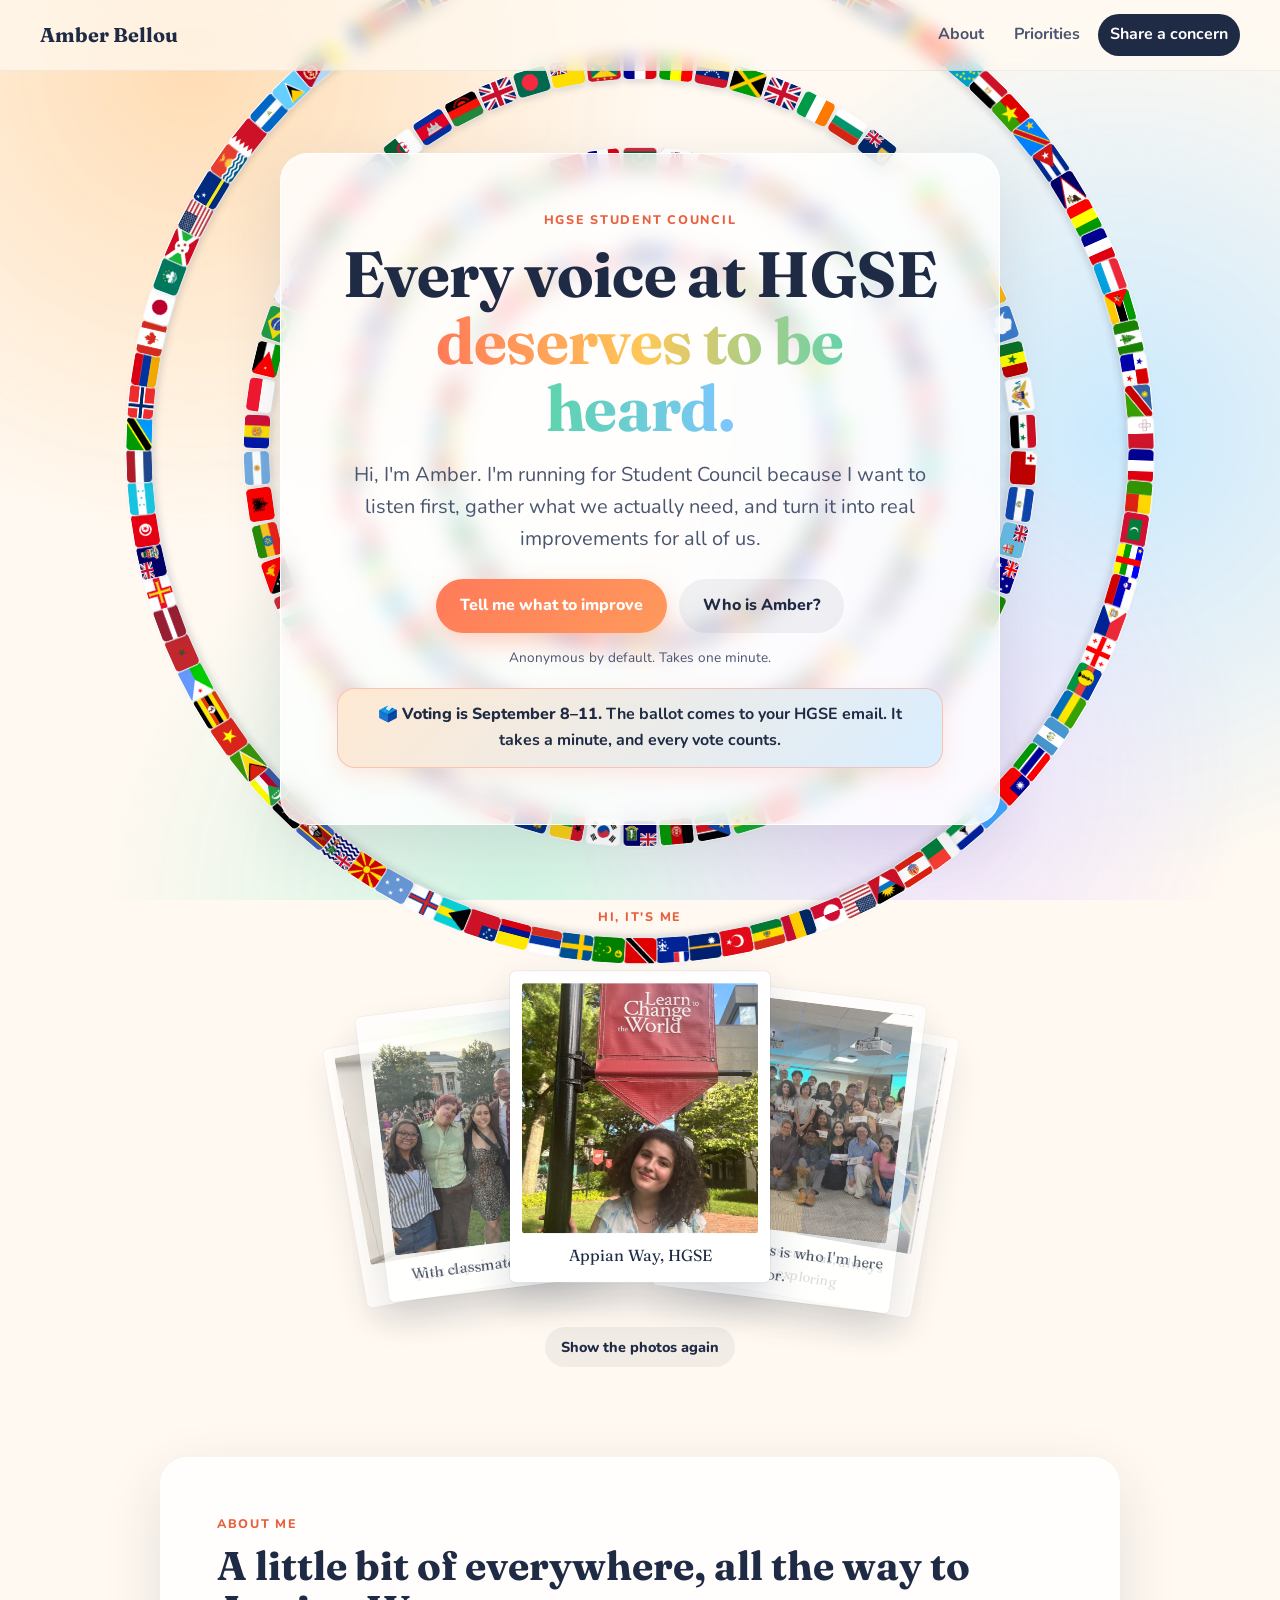
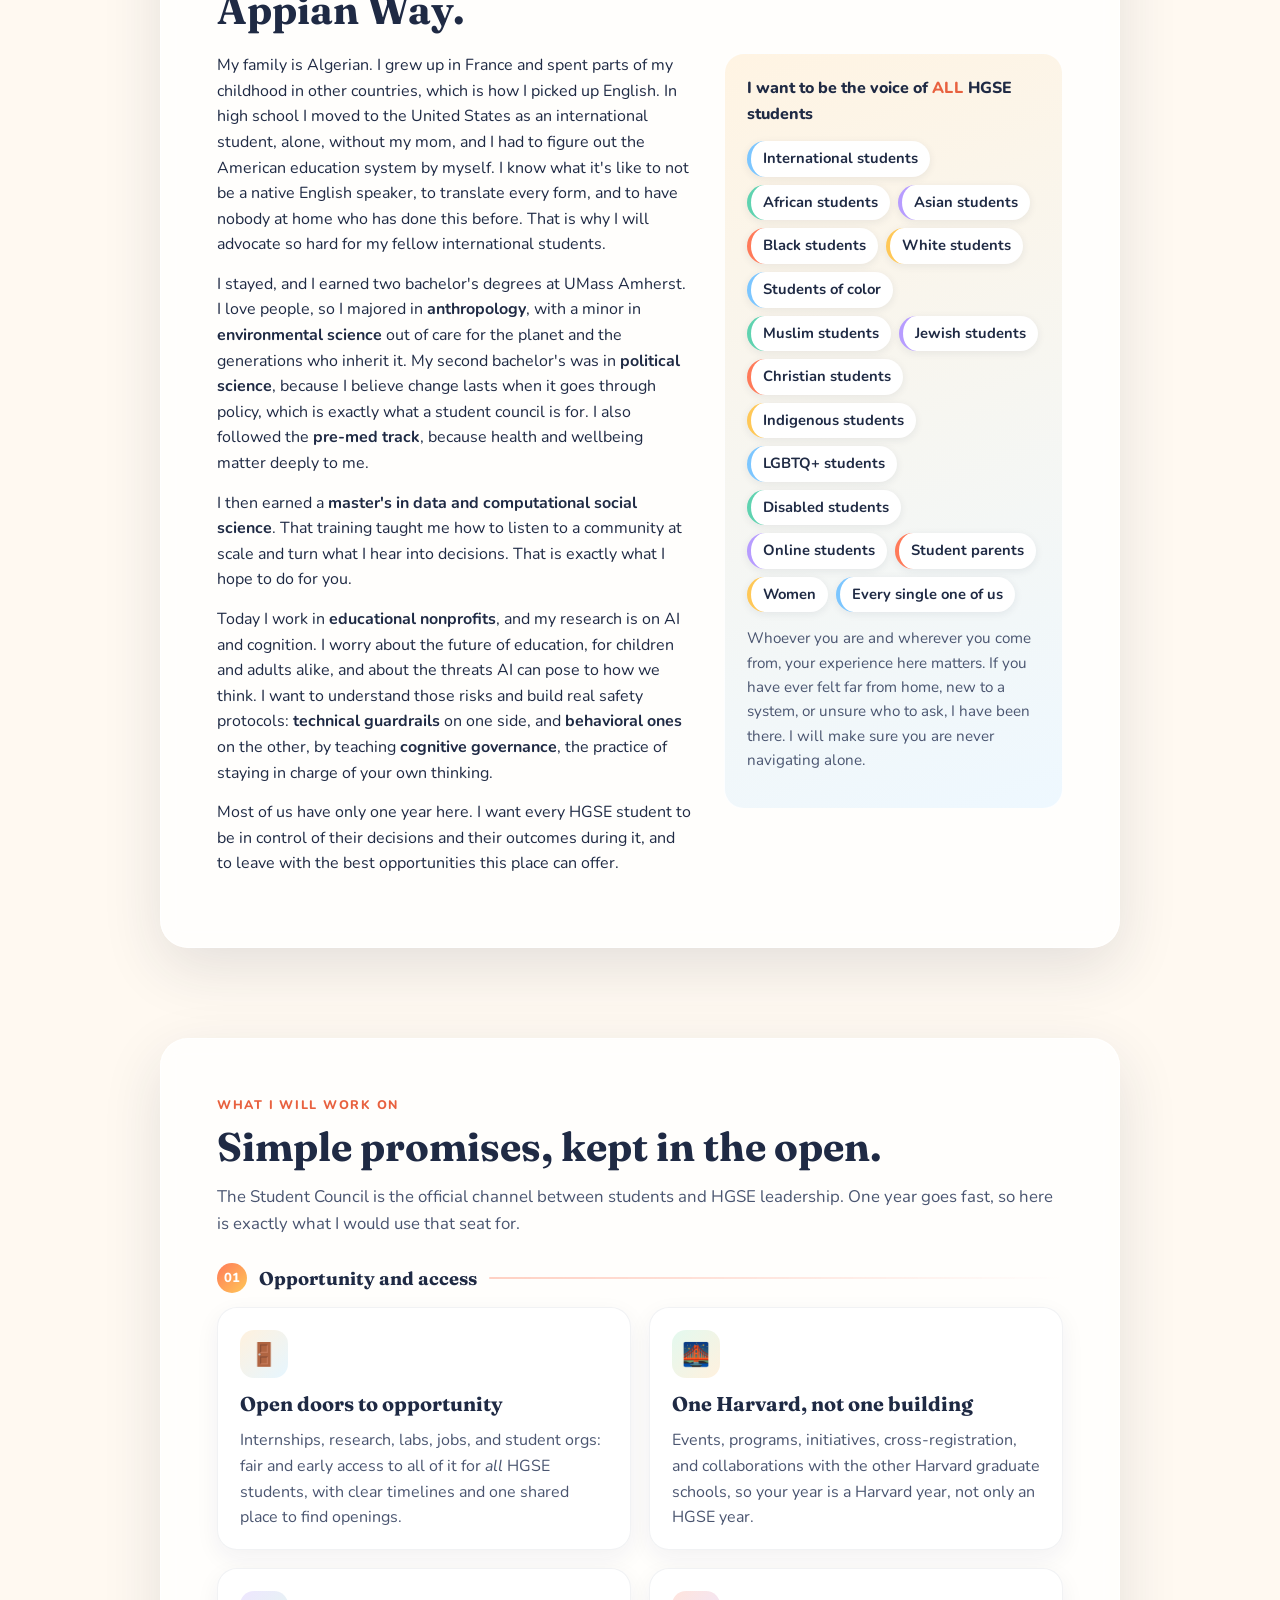
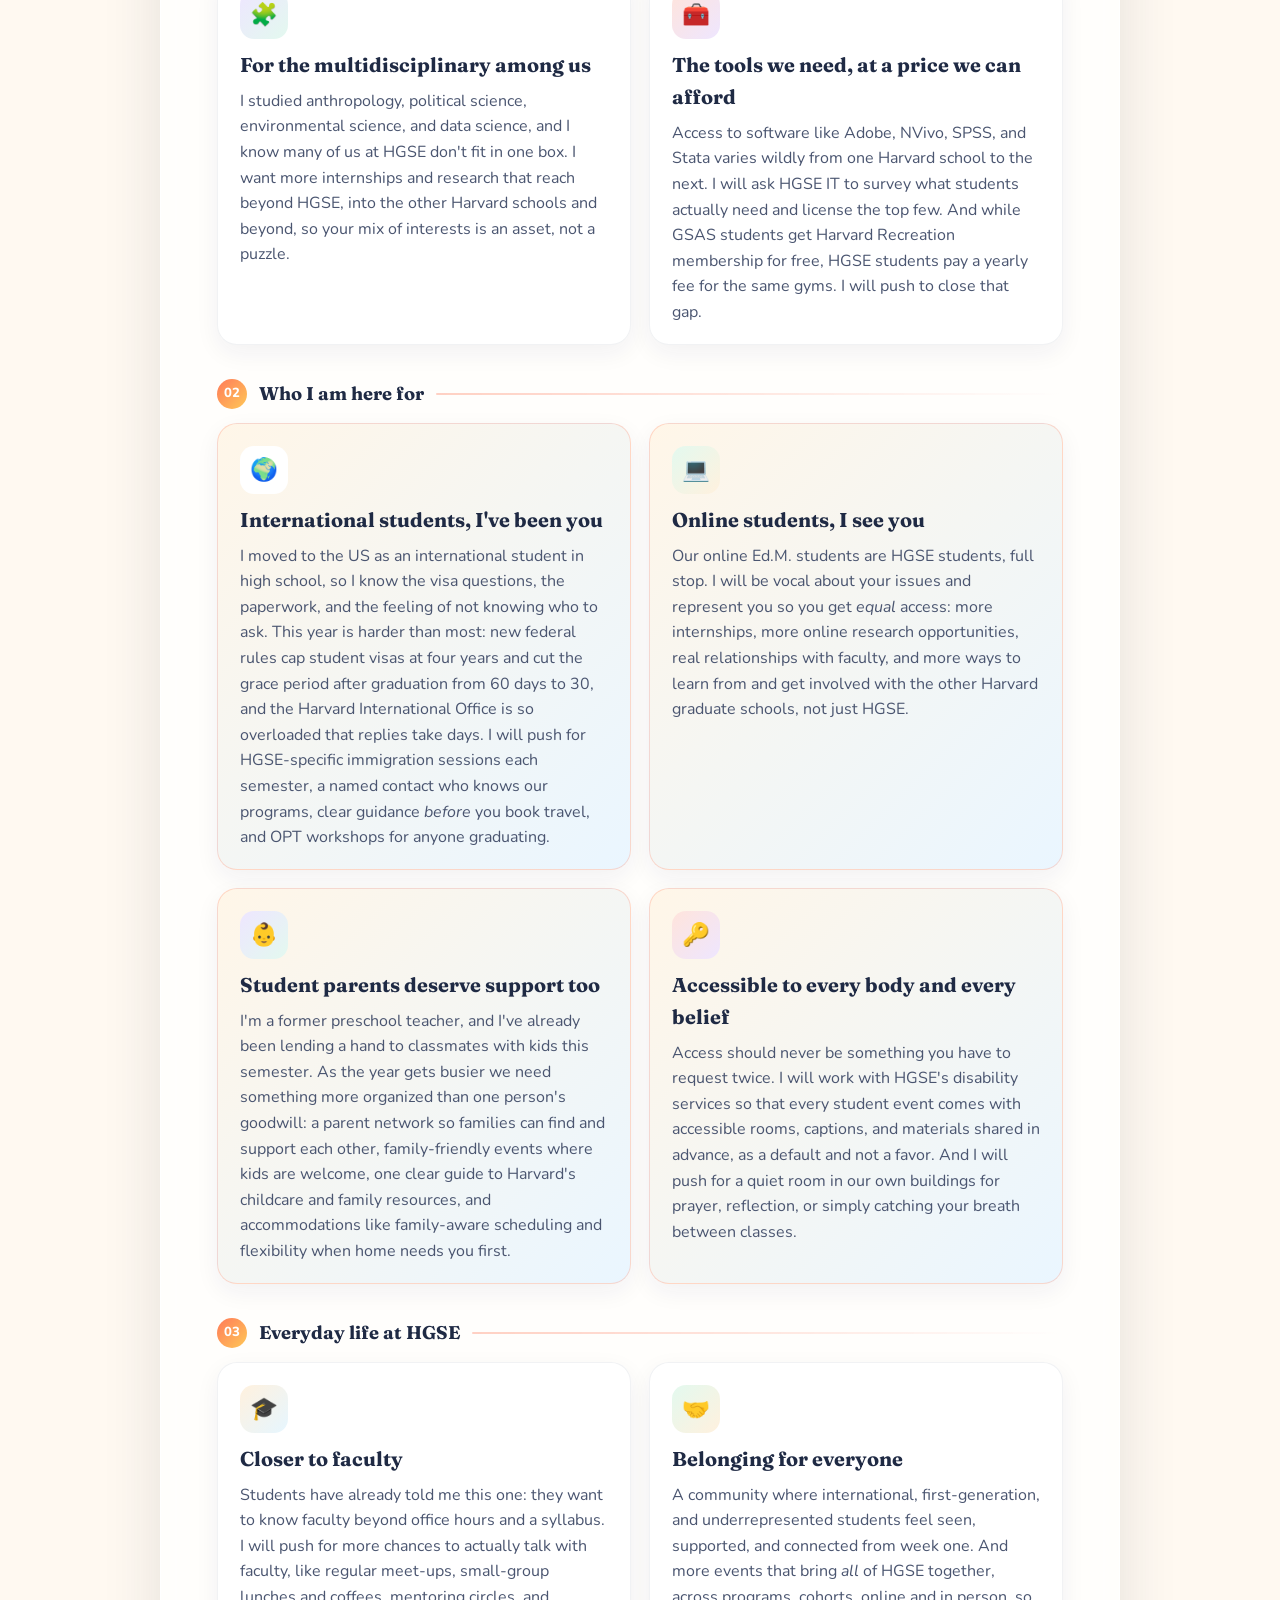
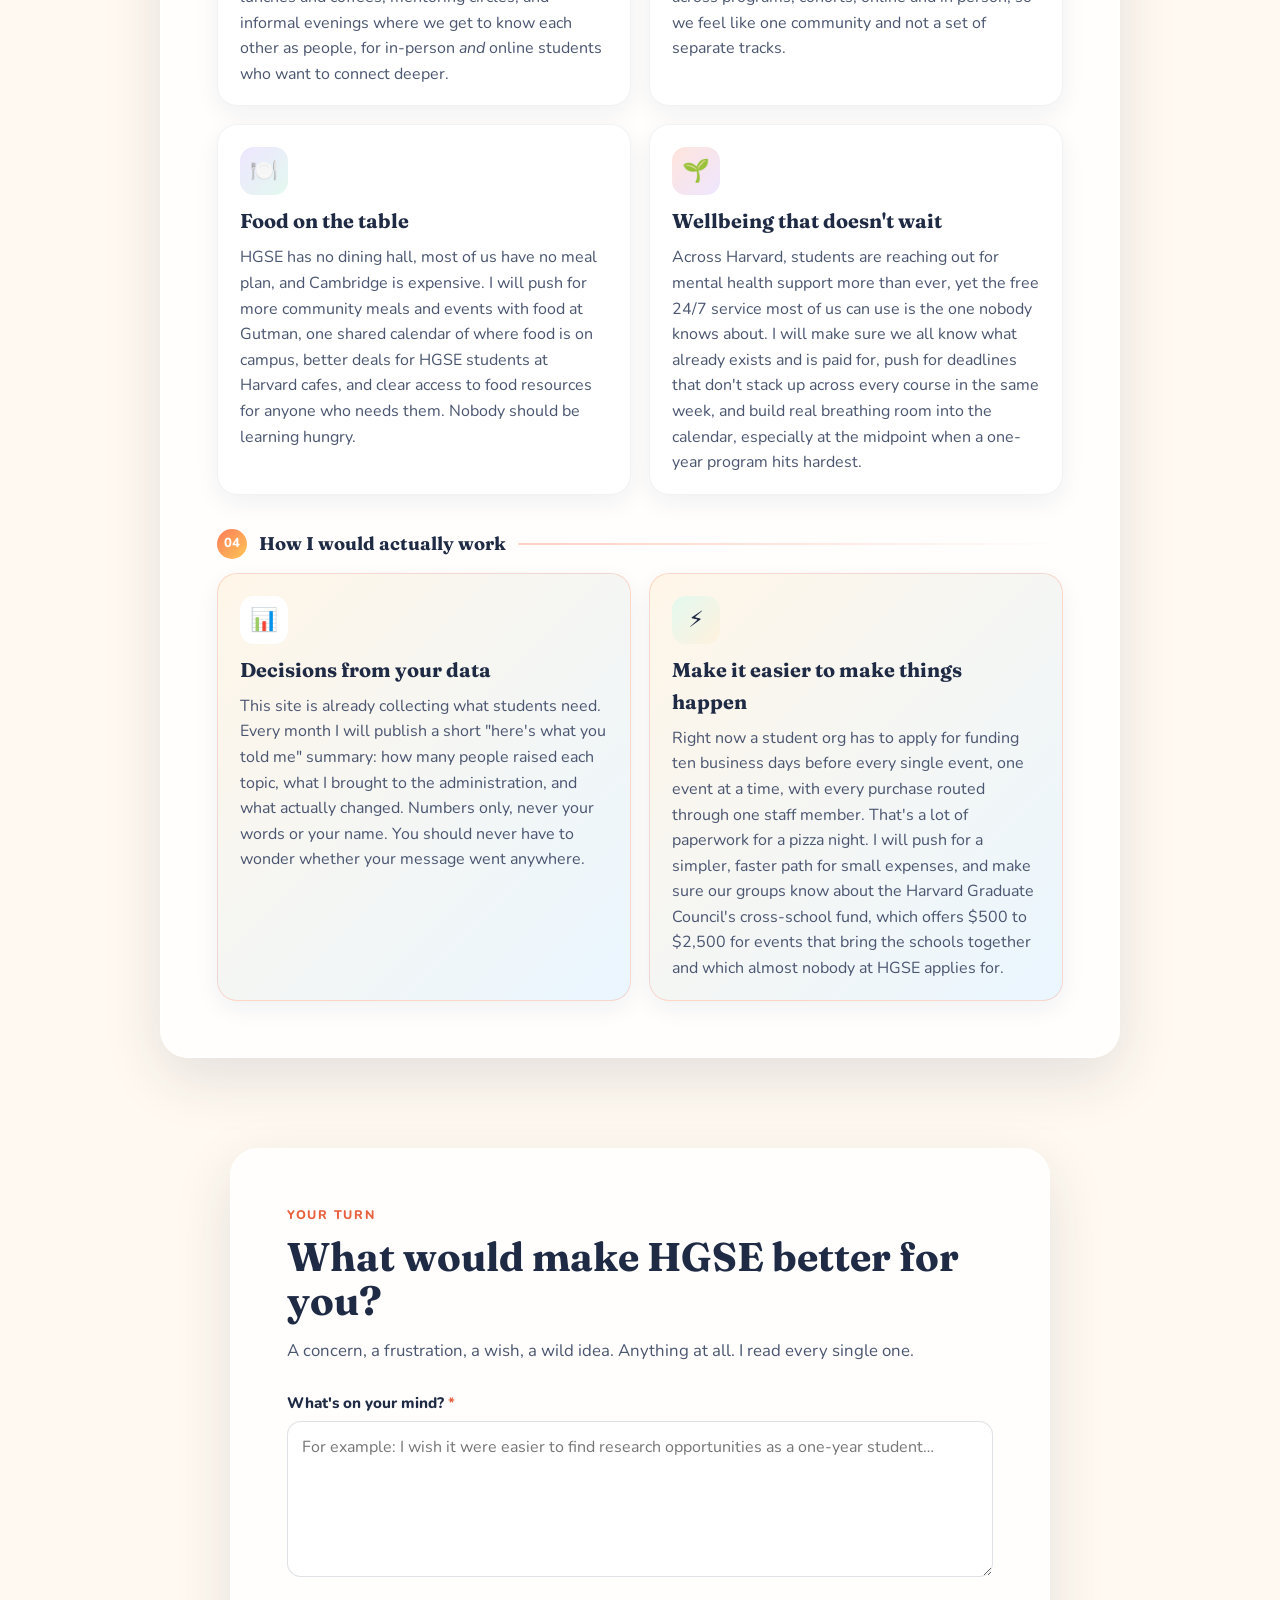
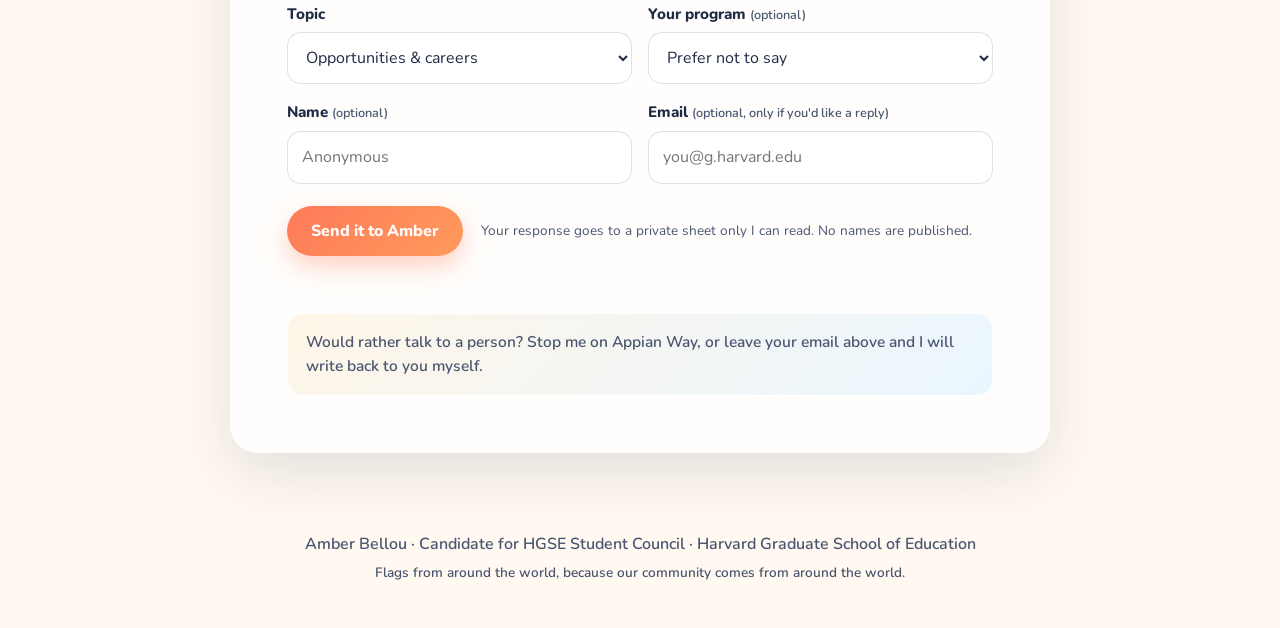
==== index.html @ af623caa "Hero: voting dates September 8-11, prominent pulsing ballot note Co-Authored-By: Claude Opus 5 <nore" ====
<!DOCTYPE html>
<html lang="en">
<head>
  <meta charset="utf-8">
  <meta name="viewport" content="width=device-width, initial-scale=1">
  <title>Amber Bellou for HGSE Student Council</title>
  <meta name="description" content="Amber Bellou is running for HGSE Student Council. Share a concern, an idea, or anything you'd like improved at HGSE.">
  <meta property="og:title" content="Amber Bellou for HGSE Student Council">
  <meta property="og:description" content="Tell me what would make HGSE better for you. Every voice, every flag, every story.">
  <link rel="icon" href="data:image/svg+xml,<svg xmlns='http://www.w3.org/2000/svg' viewBox='0 0 100 100'><text y='.9em' font-size='90'>🌍</text></svg>">
  <link rel="preconnect" href="https://fonts.googleapis.com">
  <link rel="preconnect" href="https://fonts.gstatic.com" crossorigin>
  <link href="https://fonts.googleapis.com/css2?family=Fraunces:opsz,wght@9..144,500;9..144,700&family=Nunito:wght@400;600;700;800&display=swap" rel="stylesheet">
  <link rel="stylesheet" href="styles.css">
</head>
<body>
  <div class="sky" aria-hidden="true">
    <span class="blob b1"></span><span class="blob b2"></span><span class="blob b3"></span><span class="blob b4"></span>
  </div>
  <div class="orbit" id="orbit" aria-hidden="true"></div>

  <header class="top">
    <a class="brand" href="#top">Amber Bellou</a>
    <nav class="nav">
      <a href="#about">About</a>
      <a href="#priorities">Priorities</a>
      <a href="#share" class="nav-cta">Share a concern</a>
    </nav>
  </header>

  <main id="top">
    <section class="hero">
      <div class="glass hero-card">
        <p class="eyebrow">HGSE Student Council</p>
        <h1>Every voice at HGSE<br><span class="grad">deserves to be heard.</span></h1>
        <p class="lede">Hi, I'm Amber. I'm running for Student Council because I want to listen first, gather what we actually need, and turn it into real improvements for all of us.</p>
        <div class="cta-row">
          <a class="btn primary" href="#share">Tell me what to improve</a>
          <a class="btn ghost" href="#about">Who is Amber?</a>
        </div>
        <p class="tiny">Anonymous by default. Takes one minute.</p>
        <p class="vote-note"><b>🗳️ Voting is September 8&ndash;11.</b> The ballot comes to your HGSE email. It takes a minute, and every vote counts.</p>
      </div>
    </section>


    <section id="photos" class="section gallery-section" aria-label="Photos">
      <div class="gallery" id="gallery">
        <p class="eyebrow center">Hi, it's me</p>
        <div class="polaroids" id="polaroids">
          <figure class="polaroid" data-pos="center 30%"><img src="photos/banner.jpg" alt="Amber smiling under the HGSE banner that reads Learn to Change the World"><figcaption>Appian Way, HGSE</figcaption></figure>
          <figure class="polaroid" data-pos="center 35%"><img src="photos/classmates.jpg" alt="Amber with classmates at an outdoor HGSE gathering"><figcaption>With classmates on campus</figcaption></figure>
          <figure class="polaroid" data-pos="center 45%"><img src="photos/cohort.jpg" alt="Amber with her whole HGSE cohort in a classroom, everyone holding name cards"><figcaption>My cohort. This is who I'm here for.</figcaption></figure>
          <figure class="polaroid" data-pos="center 25%"><img src="photos/classroom.jpg" alt="Amber holding her name card with two HGSE faculty members in a classroom"><figcaption>First days in class</figcaption></figure>
          <figure class="polaroid" data-pos="20% 30%"><img src="photos/fjord.jpg" alt="Amber smiling on a boat in a fjord"><figcaption>Always curious, always exploring</figcaption></figure>
        </div>
        <button class="btn ghost small" id="replay-photos" type="button" hidden>Show the photos again</button>
      </div>
    </section>

    <section id="about" class="section">
      <div class="glass">
        <p class="eyebrow">About me</p>
        <h2>A little bit of everywhere, all the way to Appian Way.</h2>
        <div class="two-col">
          <div>
            <p>My family is Algerian. I grew up in France and spent parts of my childhood in other countries, which is how I picked up English. In high school I moved to the United States as an international student, alone, without my mom, and I had to figure out the American education system by myself. I know what it's like to not be a native English speaker, to translate every form, and to have nobody at home who has done this before. That is why I will advocate so hard for my fellow international students.</p>
            <p>I stayed, and I earned two bachelor's degrees at UMass Amherst. I love people, so I majored in <strong>anthropology</strong>, with a minor in <strong>environmental science</strong> out of care for the planet and the generations who inherit it. My second bachelor's was in <strong>political science</strong>, because I believe change lasts when it goes through policy, which is exactly what a student council is for. I also followed the <strong>pre-med track</strong>, because health and wellbeing matter deeply to me.</p>
            <p>I then earned a <strong>master's in data and computational social science</strong>. That training taught me how to listen to a community at scale and turn what I hear into decisions. That is exactly what I hope to do for you.</p>
            <p>Today I work in <strong>educational nonprofits</strong>, and my research is on AI and cognition. I worry about the future of education, for children and adults alike, and about the threats AI can pose to how we think. I want to understand those risks and build real safety protocols: <strong>technical guardrails</strong> on one side, and <strong>behavioral ones</strong> on the other, by teaching <strong>cognitive governance</strong>, the practice of staying in charge of your own thinking.</p>
            <p>Most of us have only one year here. I want every HGSE student to be in control of their decisions and their outcomes during it, and to leave with the best opportunities this place can offer.</p>
          </div>
          <div class="honor">
            <p class="honor-title">I want to be the voice of <em>all</em> HGSE students</p>
            <ul class="chips">
              <li>International students</li>
              <li>African students</li>
              <li>Asian students</li>
              <li>Black students</li>
              <li>White students</li>
              <li>Students of color</li>
              <li>Muslim students</li>
              <li>Jewish students</li>
              <li>Christian students</li>
              <li>Indigenous students</li>
              <li>LGBTQ+ students</li>
              <li>Disabled students</li>
              <li>Online students</li>
              <li>Student parents</li>
              <li>Women</li>
              <li>Every single one of us</li>
            </ul>
            <p class="small">Whoever you are and wherever you come from, your experience here matters. If you have ever felt far from home, new to a system, or unsure who to ask, I have been there. I will make sure you are never navigating alone.</p>
          </div>
        </div>
      </div>
    </section>

    <section id="priorities" class="section">
      <div class="glass">
        <p class="eyebrow">What I will work on</p>
        <h2>Simple promises, kept in the open.</h2>
        <p class="lede-sm">The Student Council is the official channel between students and HGSE leadership. One year goes fast, so here is exactly what I would use that seat for.</p>

        <div class="pgroup">
          <h3 class="pgroup-title"><span>01</span> Opportunity and access</h3>
          <div class="cards">
            <article class="card">
              <div class="icon">🚪</div>
              <h3>Open doors to opportunity</h3>
              <p>Internships, research, labs, jobs, and student orgs: fair and early access to all of it for <em>all</em> HGSE students, with clear timelines and one shared place to find openings.</p>
            </article>
            <article class="card">
              <div class="icon">🌉</div>
              <h3>One Harvard, not one building</h3>
              <p>Events, programs, initiatives, cross-registration, and collaborations with the other Harvard graduate schools, so your year is a Harvard year, not only an HGSE year.</p>
            </article>
            <article class="card">
              <div class="icon">🧩</div>
              <h3>For the multidisciplinary among us</h3>
              <p>I studied anthropology, political science, environmental science, and data science, and I know many of us at HGSE don't fit in one box. I want more internships and research that reach beyond HGSE, into the other Harvard schools and beyond, so your mix of interests is an asset, not a puzzle.</p>
            </article>
            <article class="card">
              <div class="icon">🧰</div>
              <h3>The tools we need, at a price we can afford</h3>
              <p>Access to software like Adobe, NVivo, SPSS, and Stata varies wildly from one Harvard school to the next. I will ask HGSE IT to survey what students actually need and license the top few. And while GSAS students get Harvard Recreation membership for free, HGSE students pay a yearly fee for the same gyms. I will push to close that gap.</p>
            </article>
          </div>
        </div>

        <div class="pgroup">
          <h3 class="pgroup-title"><span>02</span> Who I am here for</h3>
          <div class="cards">
            <article class="card card-focus">
              <div class="icon">🌍</div>
              <h3>International students, I've been you</h3>
              <p>I moved to the US as an international student in high school, so I know the visa questions, the paperwork, and the feeling of not knowing who to ask. This year is harder than most: new federal rules cap student visas at four years and cut the grace period after graduation from 60 days to 30, and the Harvard International Office is so overloaded that replies take days. I will push for HGSE-specific immigration sessions each semester, a named contact who knows our programs, clear guidance <em>before</em> you book travel, and OPT workshops for anyone graduating.</p>
            </article>
            <article class="card card-focus">
              <div class="icon">💻</div>
              <h3>Online students, I see you</h3>
              <p>Our online Ed.M. students are HGSE students, full stop. I will be vocal about your issues and represent you so you get <em>equal</em> access: more internships, more online research opportunities, real relationships with faculty, and more ways to learn from and get involved with the other Harvard graduate schools, not just HGSE.</p>
            </article>
            <article class="card card-focus">
              <div class="icon">👶</div>
              <h3>Student parents deserve support too</h3>
              <p>I'm a former preschool teacher, and I've already been lending a hand to classmates with kids this semester. As the year gets busier we need something more organized than one person's goodwill: a parent network so families can find and support each other, family-friendly events where kids are welcome, one clear guide to Harvard's childcare and family resources, and accommodations like family-aware scheduling and flexibility when home needs you first.</p>
            </article>
            <article class="card card-focus">
              <div class="icon">🔑</div>
              <h3>Accessible to every body and every belief</h3>
              <p>Access should never be something you have to request twice. I will work with HGSE's disability services so that every student event comes with accessible rooms, captions, and materials shared in advance, as a default and not a favor. And I will push for a quiet room in our own buildings for prayer, reflection, or simply catching your breath between classes.</p>
            </article>
          </div>
        </div>

        <div class="pgroup">
          <h3 class="pgroup-title"><span>03</span> Everyday life at HGSE</h3>
          <div class="cards">
            <article class="card">
              <div class="icon">🎓</div>
              <h3>Closer to faculty</h3>
              <p>Students have already told me this one: they want to know faculty beyond office hours and a syllabus. I will push for more chances to actually talk with faculty, like regular meet-ups, small-group lunches and coffees, mentoring circles, and informal evenings where we get to know each other as people, for in-person <em>and</em> online students who want to connect deeper.</p>
            </article>
            <article class="card">
              <div class="icon">🤝</div>
              <h3>Belonging for everyone</h3>
              <p>A community where international, first-generation, and underrepresented students feel seen, supported, and connected from week one. And more events that bring <em>all</em> of HGSE together, across programs, cohorts, online and in person, so we feel like one community and not a set of separate tracks.</p>
            </article>
            <article class="card">
              <div class="icon">🍽️</div>
              <h3>Food on the table</h3>
              <p>HGSE has no dining hall, most of us have no meal plan, and Cambridge is expensive. I will push for more community meals and events with food at Gutman, one shared calendar of where food is on campus, better deals for HGSE students at Harvard cafes, and clear access to food resources for anyone who needs them. Nobody should be learning hungry.</p>
            </article>
            <article class="card">
              <div class="icon">🌱</div>
              <h3>Wellbeing that doesn't wait</h3>
              <p>Across Harvard, students are reaching out for mental health support more than ever, yet the free 24/7 service most of us can use is the one nobody knows about. I will make sure we all know what already exists and is paid for, push for deadlines that don't stack up across every course in the same week, and build real breathing room into the calendar, especially at the midpoint when a one-year program hits hardest.</p>
            </article>
          </div>
        </div>

        <div class="pgroup">
          <h3 class="pgroup-title"><span>04</span> How I would actually work</h3>
          <div class="cards">
            <article class="card card-focus">
              <div class="icon">📊</div>
              <h3>Decisions from your data</h3>
              <p>This site is already collecting what students need. Every month I will publish a short "here's what you told me" summary: how many people raised each topic, what I brought to the administration, and what actually changed. Numbers only, never your words or your name. You should never have to wonder whether your message went anywhere.</p>
            </article>
            <article class="card card-focus">
              <div class="icon">⚡</div>
              <h3>Make it easier to make things happen</h3>
              <p>Right now a student org has to apply for funding ten business days before every single event, one event at a time, with every purchase routed through one staff member. That's a lot of paperwork for a pizza night. I will push for a simpler, faster path for small expenses, and make sure our groups know about the Harvard Graduate Council's cross-school fund, which offers $500 to $2,500 for events that bring the schools together and which almost nobody at HGSE applies for.</p>
            </article>
          </div>
        </div>
      </div>
    </section>

    <section id="share" class="section">
      <div class="glass form-wrap">
        <p class="eyebrow">Your turn</p>
        <h2>What would make HGSE better for you?</h2>
        <p class="lede-sm">A concern, a frustration, a wish, a wild idea. Anything at all. I read every single one.</p>

        <form id="concern-form" novalidate>
          <label class="field">
            <span>What's on your mind? <b class="req">*</b></span>
            <textarea name="message" rows="5" required maxlength="4000" placeholder="For example: I wish it were easier to find research opportunities as a one-year student…"></textarea>
          </label>

          <div class="grid2">
            <label class="field">
              <span>Topic</span>
              <select name="category">
                <option value="Opportunities & careers">Opportunities &amp; careers</option>
                <option value="Connecting with other Harvard schools">Connecting with other Harvard schools</option>
                <option value="Academics & advising">Academics &amp; advising</option>
                <option value="Wellbeing & support">Wellbeing &amp; support</option>
                <option value="Belonging & inclusion">Belonging &amp; inclusion</option>
                <option value="Community & events">Community &amp; events</option>
                <option value="Tools, software & facilities">Tools, software &amp; facilities</option>
                <option value="Student parents & family">Student parents &amp; family</option>
                <option value="Something else">Something else</option>
              </select>
            </label>
            <label class="field">
              <span>Your program <small>(optional)</small></span>
              <select name="program">
                <option value="">Prefer not to say</option>
                <optgroup label="Ed.M. (residential)">
                  <option value="Ed.M. ELOE">ELOE · Education Leadership, Organizations, and Entrepreneurship</option>
                  <option value="Ed.M. EPA">EPA · Education Policy and Analysis</option>
                  <option value="Ed.M. HDE">HDE · Human Development and Education</option>
                  <option value="Ed.M. LDIT">LDIT · Learning Design, Innovation, and Technology</option>
                  <option value="Ed.M. TTL">TTL · Teaching and Teacher Leadership</option>
                </optgroup>
                <optgroup label="Ed.M. (online)">
                  <option value="Online Ed.M. PreK-12">Online · PreK-12 Pathway</option>
                  <option value="Online Ed.M. Higher Education">Online · Higher Education Pathway</option>
                  <option value="Online Ed.M. IEPM">Online · International Education Policy and Management</option>
                </optgroup>
                <optgroup label="Doctoral">
                  <option value="Ed.L.D.">Ed.L.D. · Doctor of Education Leadership</option>
                  <option value="Ph.D.">Ph.D. in Education</option>
                </optgroup>
                <option value="Other">Other / cross-registered</option>
              </select>
            </label>
          </div>

          <div class="grid2">
            <label class="field">
              <span>Name <small>(optional)</small></span>
              <input type="text" name="name" maxlength="120" autocomplete="name" placeholder="Anonymous">
            </label>
            <label class="field">
              <span>Email <small>(optional, only if you'd like a reply)</small></span>
              <input type="email" name="email" maxlength="160" autocomplete="email" placeholder="you@g.harvard.edu">
            </label>
          </div>

          <!-- Honeypot: humans never see this -->
          <label class="hp" aria-hidden="true">Website<input type="text" name="website" tabindex="-1" autocomplete="off"></label>

          <div class="form-foot">
            <button class="btn primary" type="submit" id="submit-btn">Send it to Amber</button>
            <p class="tiny">Your response goes to a private sheet only I can read. No names are published.</p>
          </div>
          <p class="status" id="form-status" role="status" aria-live="polite"></p>
        </form>

        <p class="contact-line">Would rather talk to a person? Stop me on Appian Way, or leave your email above and I will write back to you myself.</p>

        <div class="thanks" id="thanks" hidden>
          <div class="thanks-icon">🌍</div>
          <h3>Thank you. Truly.</h3>
          <p>I read every message myself. If you left an email, I will get back to you.</p>
          <button class="btn ghost" type="button" id="again-btn">Share another thought</button>
        </div>
      </div>
    </section>
  </main>

  <footer class="foot">
    <p>Amber Bellou · Candidate for HGSE Student Council · Harvard Graduate School of Education</p>
    <p class="tiny">Flags from around the world, because our community comes from around the world.</p>
  </footer>

  <script src="config.js"></script>
  <script src="app.js"></script>
</body>
</html>
---- styles.css ----
:root {
  --cream: #fff9f1;
  --ink: #1f2a44;
  --ink-soft: #4a5570;
  --coral: #ff7a59;
  --coral-deep: #e8613f;
  --gold: #ffc857;
  --sky: #7cc6ff;
  --mint: #5fd3b0;
  --lilac: #b79cff;
  --glass: rgba(255, 255, 255, 0.8);
  --glass-border: rgba(255, 255, 255, 0.9);
  --shadow: 0 20px 60px rgba(31, 42, 68, 0.12);
  --radius: 28px;
  --font-head: "Fraunces", Georgia, serif;
  --font-body: "Nunito", "Segoe UI", system-ui, sans-serif;
}

* { box-sizing: border-box; }
html { scroll-behavior: smooth; }
body {
  margin: 0;
  font-family: var(--font-body);
  color: var(--ink);
  background: var(--cream);
  line-height: 1.6;
  overflow-x: hidden;
}

/* ---------- Sky: soft color wash (cheap radial gradients, no blur filters) ---------- */
.sky {
  position: fixed; inset: 0; z-index: 0; overflow: hidden; pointer-events: none;
  background: var(--cream);
}
.blob {
  position: absolute; border-radius: 50%; opacity: 0.9;
  will-change: transform;
  animation: drift 30s ease-in-out infinite alternate;
}
.b1 { width: 80vw; height: 80vw; left: -25vw; top: -35vw; background: radial-gradient(circle, #ffd9ad 0%, rgba(255,217,173,0) 65%); }
.b2 { width: 75vw; height: 75vw; right: -25vw; top: -5vh;  background: radial-gradient(circle, #c4e7ff 0%, rgba(196,231,255,0) 65%); animation-delay: -8s; }
.b3 { width: 70vw; height: 70vw; left: 5vw; bottom: -35vw; background: radial-gradient(circle, #cdf4e3 0%, rgba(205,244,227,0) 65%); animation-delay: -15s; }
.b4 { width: 60vw; height: 60vw; right: 0; bottom: -20vw; background: radial-gradient(circle, #e8dcff 0%, rgba(232,220,255,0) 65%); animation-delay: -22s; }
@keyframes drift {
  from { transform: translate3d(0, 0, 0) scale(1); }
  to   { transform: translate3d(5vw, 3vh, 0) scale(1.08); }
}

/* ---------- Orbit: flags of the world in rings ---------- */
.orbit {
  position: fixed; left: 50%; top: 50%; z-index: 1; pointer-events: none;
  width: 0; height: 0;
  transform: translate(-50%, -50%) scale(var(--orbit-scale, 1));
}
.ring {
  position: absolute; left: 0; top: 0; width: 0; height: 0;
  will-change: transform;
  animation: spin var(--dur) linear infinite;
  animation-direction: var(--dir, normal);
}
.flag {
  position: absolute; left: 0; top: 0;
  width: var(--fw); height: calc(var(--fw) * 0.75);
  margin-left: calc(var(--fw) / -2); margin-top: calc(var(--fw) * -0.375);
  transform: rotate(var(--a)) translateY(calc(var(--r) * -1));
}
.flag img {
  display: block; width: 100%; height: 100%; object-fit: cover;
  border-radius: 5px;
  box-shadow: 0 4px 10px rgba(31, 42, 68, 0.16), 0 0 0 1.5px rgba(255,255,255,0.85);
  will-change: transform;
  animation: spin var(--dur) linear infinite;
  animation-direction: var(--rev, reverse);
}
@keyframes spin { from { transform: rotate(0deg); } to { transform: rotate(360deg); } }

@media (prefers-reduced-motion: reduce) {
  .ring, .flag img, .blob { animation-play-state: paused; }
}

/* ---------- Layout ---------- */
.top {
  position: sticky; top: 0; z-index: 5;
  display: flex; align-items: center; justify-content: space-between;
  padding: 14px clamp(16px, 4vw, 40px);
  background: rgba(255, 249, 241, 0.7);
  backdrop-filter: blur(8px); -webkit-backdrop-filter: blur(8px);
  border-bottom: 1px solid rgba(31,42,68,0.06);
}
.brand { font-family: var(--font-head); font-weight: 700; font-size: 1.25rem; color: var(--ink); text-decoration: none; }
.nav { display: flex; gap: 6px; align-items: center; }
.nav a { color: var(--ink-soft); text-decoration: none; font-weight: 700; padding: 8px 12px; border-radius: 999px; }
.nav a:hover { background: rgba(31,42,68,0.06); color: var(--ink); }
.nav-cta { background: var(--ink); color: #fff !important; }
.nav-cta:hover { background: #2c3a5e !important; }

main { position: relative; z-index: 2; }
.hero {
  min-height: calc(100vh - 64px);
  display: grid; place-items: center;
  padding: clamp(24px, 6vh, 64px) clamp(16px, 4vw, 40px);
}
.glass {
  background: var(--glass);
  border: 1px solid var(--glass-border);
  border-radius: var(--radius);
  box-shadow: var(--shadow);
  backdrop-filter: blur(10px); -webkit-backdrop-filter: blur(10px);
  padding: clamp(28px, 5vw, 56px);
  max-width: 960px; margin: 0 auto;
}
.hero-card { max-width: 720px; text-align: center; }
.eyebrow {
  margin: 0 0 10px; font-weight: 800; letter-spacing: 0.14em; text-transform: uppercase;
  font-size: 0.78rem; color: var(--coral-deep);
}
h1 {
  font-family: var(--font-head); font-weight: 700; line-height: 1.05;
  font-size: clamp(2.2rem, 6vw, 4rem); margin: 0 0 18px; letter-spacing: -0.01em;
}
.grad {
  background: linear-gradient(90deg, var(--coral) 0%, var(--gold) 35%, var(--mint) 70%, var(--sky) 100%);
  -webkit-background-clip: text; background-clip: text; color: transparent;
}
h2 {
  font-family: var(--font-head); font-weight: 700; line-height: 1.12;
  font-size: clamp(1.7rem, 4vw, 2.5rem); margin: 0 0 20px;
}
h3 { font-family: var(--font-head); font-size: 1.25rem; margin: 10px 0 8px; }
.lede { font-size: clamp(1.05rem, 2vw, 1.25rem); color: var(--ink-soft); max-width: 60ch; margin: 0 auto 24px; }
.lede-sm { color: var(--ink-soft); margin-top: -6px; margin-bottom: 26px; font-size: 1.05rem; }
.cta-row { display: flex; gap: 12px; justify-content: center; flex-wrap: wrap; }
.tiny { font-size: 0.85rem; color: var(--ink-soft); margin: 14px 0 0; }
.small { font-size: 0.95rem; color: var(--ink-soft); }

.btn {
  display: inline-block; padding: 14px 24px; border-radius: 999px; font-weight: 800;
  text-decoration: none; border: 0; cursor: pointer; font-family: inherit; font-size: 1rem;
  transition: transform .15s ease, box-shadow .15s ease, background .15s ease;
}
.btn:active { transform: translateY(1px); }
.btn.primary {
  color: #fff; background: linear-gradient(135deg, var(--coral) 0%, #ff9a5c 100%);
  box-shadow: 0 10px 24px rgba(255, 122, 89, 0.35);
}
.btn.primary:hover { box-shadow: 0 14px 30px rgba(255, 122, 89, 0.45); transform: translateY(-1px); }
.btn.primary[disabled] { opacity: 0.7; cursor: wait; transform: none; }
.btn.ghost { background: rgba(31,42,68,0.06); color: var(--ink); }
.btn.ghost:hover { background: rgba(31,42,68,0.1); }

.section { padding: clamp(24px, 5vh, 56px) clamp(16px, 4vw, 40px); }
.two-col { display: grid; grid-template-columns: 1.4fr 1fr; gap: 32px; align-items: start; }
.two-col p { margin: 0 0 14px; }
.honor {
  background: linear-gradient(160deg, #fff4e3, #eef8ff);
  border-radius: 20px; padding: 22px; border: 1px solid rgba(255,255,255,0.9);
}
.honor-title { font-weight: 800; margin: 0 0 12px; }
.chips { list-style: none; padding: 0; margin: 0 0 14px; display: flex; flex-wrap: wrap; gap: 8px; }
.chips li {
  background: #fff; border-radius: 999px; padding: 6px 12px; font-weight: 700; font-size: 0.92rem;
  box-shadow: 0 2px 8px rgba(31,42,68,0.08);
}
.chips li:nth-child(5n+1) { border-left: 4px solid var(--sky); }
.chips li:nth-child(5n+2) { border-left: 4px solid var(--mint); }
.chips li:nth-child(5n+3) { border-left: 4px solid var(--lilac); }
.chips li:nth-child(5n+4) { border-left: 4px solid var(--coral); }
.chips li:nth-child(5n+5) { border-left: 4px solid var(--gold); }
.honor-title em { font-style: normal; color: var(--coral-deep); text-transform: uppercase; letter-spacing: 0.04em; }

.cards { display: grid; grid-template-columns: repeat(2, 1fr); gap: 18px; }
.card {
  background: #fff; border-radius: 20px; padding: 22px 22px 18px;
  border: 1px solid rgba(31,42,68,0.06); box-shadow: 0 8px 24px rgba(31,42,68,0.06);
  transition: transform .2s ease, box-shadow .2s ease;
}
.card:hover { transform: translateY(-3px); box-shadow: 0 16px 34px rgba(31,42,68,0.1); }
.card p { margin: 0; color: var(--ink-soft); }
.icon {
  width: 48px; height: 48px; border-radius: 14px; display: grid; place-items: center; font-size: 1.4rem;
  background: linear-gradient(135deg, #fff1de, #e6f6ff);
}
.card:nth-child(2) .icon { background: linear-gradient(135deg, #e3f9ef, #fff1de); }
.card:nth-child(3) .icon { background: linear-gradient(135deg, #eee6ff, #e3f9ef); }
.card:nth-child(4) .icon { background: linear-gradient(135deg, #ffe4dc, #eee6ff); }
.card-focus { background: linear-gradient(135deg, #fff6e8, #eaf6ff); border-color: rgba(255,122,89,0.25); }
.card-focus .icon { background: #fff; }
.card-wide { grid-column: 1 / -1; }

/* ---------- Form ---------- */
.form-wrap { max-width: 820px; }
.field { display: block; margin-bottom: 16px; }
.field > span { display: block; font-weight: 800; margin-bottom: 6px; font-size: 0.95rem; }
.field small { font-weight: 600; color: var(--ink-soft); }
.req { color: var(--coral-deep); }
.field textarea, .field input, .field select {
  width: 100%; font: inherit; color: var(--ink);
  padding: 13px 14px; border-radius: 14px; border: 1.5px solid rgba(31,42,68,0.14);
  background: #fff; outline: none; transition: border-color .15s, box-shadow .15s;
}
.field textarea { resize: vertical; min-height: 130px; }
.field textarea:focus, .field input:focus, .field select:focus {
  border-color: var(--coral); box-shadow: 0 0 0 4px rgba(255,122,89,0.18);
}
.field.invalid textarea { border-color: var(--coral-deep); box-shadow: 0 0 0 4px rgba(232,97,63,0.18); }
.grid2 { display: grid; grid-template-columns: 1fr 1fr; gap: 16px; }
.hp { position: absolute; left: -9999px; width: 1px; height: 1px; overflow: hidden; }
.form-foot { display: flex; align-items: center; gap: 18px; flex-wrap: wrap; margin-top: 6px; }
.form-foot .tiny { margin: 0; }
.status { min-height: 1.4em; margin: 12px 0 0; font-weight: 700; }
.status.error { color: var(--coral-deep); }
.status.info { color: var(--ink-soft); }
.thanks { text-align: center; padding: 20px 0 6px; }
.thanks-icon { font-size: 3rem; animation: pop .5s cubic-bezier(.2,1.4,.4,1); }
@keyframes pop { from { transform: scale(.4); opacity: 0; } to { transform: scale(1); opacity: 1; } }

.foot {
  position: relative; z-index: 2; text-align: center; padding: 30px 16px 40px; color: var(--ink-soft);
  font-weight: 600;
}
.foot p { margin: 4px 0; }

/* ---------- Responsive ---------- */
@media (max-width: 760px) {
  .two-col, .cards, .grid2 { grid-template-columns: 1fr; }
  .nav a:not(.nav-cta) { display: none; }
  .glass { padding: 24px 20px; }
}

/* ---------- Photo strip ---------- */
.gallery-section { padding-top: 0; }
.gallery { text-align: center; max-width: 960px; margin: 0 auto; }
.center { text-align: center; }
.polaroids {
  position: relative; height: 380px; margin: 6px auto 10px; max-width: 900px;
  transition: opacity 1.2s ease, transform 1.2s ease;
}
.polaroids.gone { opacity: 0; transform: translateY(16px) scale(0.96); pointer-events: none; }
.polaroid {
  position: absolute; left: 50%; top: 50%; margin: 0;
  width: 260px; background: #fff; padding: 12px 12px 14px;
  border-radius: 6px; box-shadow: 0 18px 40px rgba(31,42,68,0.18), 0 0 0 1px rgba(31,42,68,0.05);
  transform: translate(-50%, -50%) rotate(var(--tilt, 0deg)) translateX(var(--x, 0px)) scale(var(--s, 1));
  opacity: var(--o, 1); z-index: var(--z, 1);
  transition: transform 0.9s cubic-bezier(.2,.8,.2,1), opacity 0.9s ease;
}
.polaroid img { display: block; width: 100%; height: 250px; object-fit: cover; border-radius: 3px; background: #eee; }
.polaroid figcaption { font-family: var(--font-head); font-size: 1rem; margin-top: 10px; color: var(--ink); }
.btn.small { padding: 10px 16px; font-size: 0.9rem; }
@media (max-width: 760px) {
  .polaroids { height: 330px; }
  .polaroid { width: 210px; }
  .polaroid img { height: 200px; }
}

/* ---------- Grouped priorities ---------- */
.pgroup { margin-bottom: 34px; }
.pgroup:last-child { margin-bottom: 0; }
.pgroup-title {
  display: flex; align-items: center; gap: 12px;
  font-family: var(--font-head); font-size: 1.15rem; font-weight: 700;
  margin: 0 0 14px; color: var(--ink);
}
.pgroup-title::after {
  content: ""; flex: 1; height: 2px; border-radius: 2px;
  background: linear-gradient(90deg, rgba(255,122,89,0.35), rgba(255,122,89,0));
}
.pgroup-title span {
  display: inline-grid; place-items: center; flex: none;
  width: 30px; height: 30px; border-radius: 50%;
  background: linear-gradient(135deg, var(--coral), var(--gold));
  color: #fff; font-size: 0.82rem; font-weight: 800; font-family: var(--font-body);
  letter-spacing: 0.02em;
}
.vote-note {
  margin: 20px 0 0; font-weight: 700; font-size: 1rem; color: var(--ink);
  background: linear-gradient(135deg, #ffe9d2, #d9eeff);
  display: inline-block; padding: 13px 24px; border-radius: 18px;
  border: 1.5px solid rgba(255,122,89,0.35);
  box-shadow: 0 8px 22px rgba(255,122,89,0.16);
  animation: votepulse 2.6s ease-in-out infinite;
}
.vote-note b { font-weight: 800; }
@keyframes votepulse {
  0%, 100% { transform: scale(1); box-shadow: 0 8px 22px rgba(255,122,89,0.16); }
  50%      { transform: scale(1.025); box-shadow: 0 12px 30px rgba(255,122,89,0.28); }
}
@media (prefers-reduced-motion: reduce) { .vote-note { animation: none; } }
.contact-line {
  margin: 22px 0 0; padding: 16px 18px; border-radius: 16px;
  background: linear-gradient(135deg, #fff6e8, #eaf6ff);
  border: 1px solid rgba(255,255,255,0.9);
  font-weight: 600; color: var(--ink-soft); font-size: 0.97rem;
}
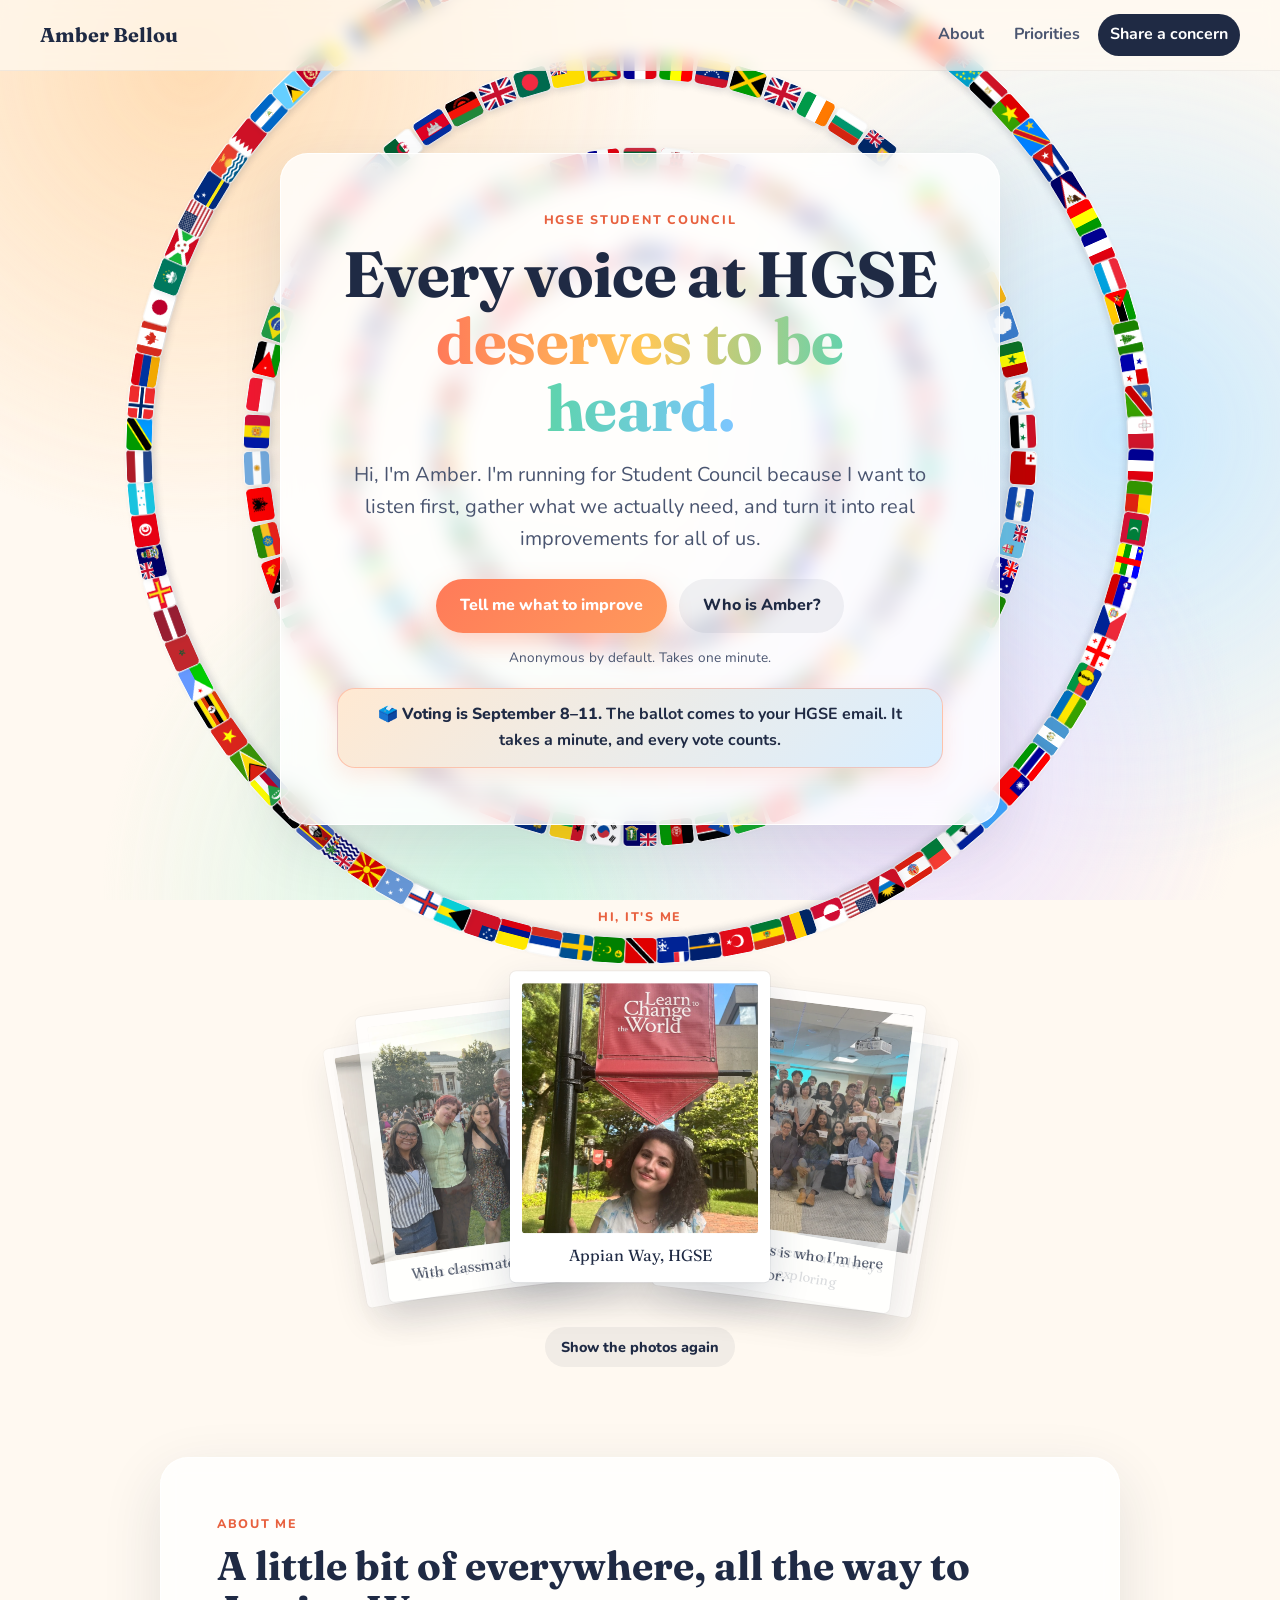
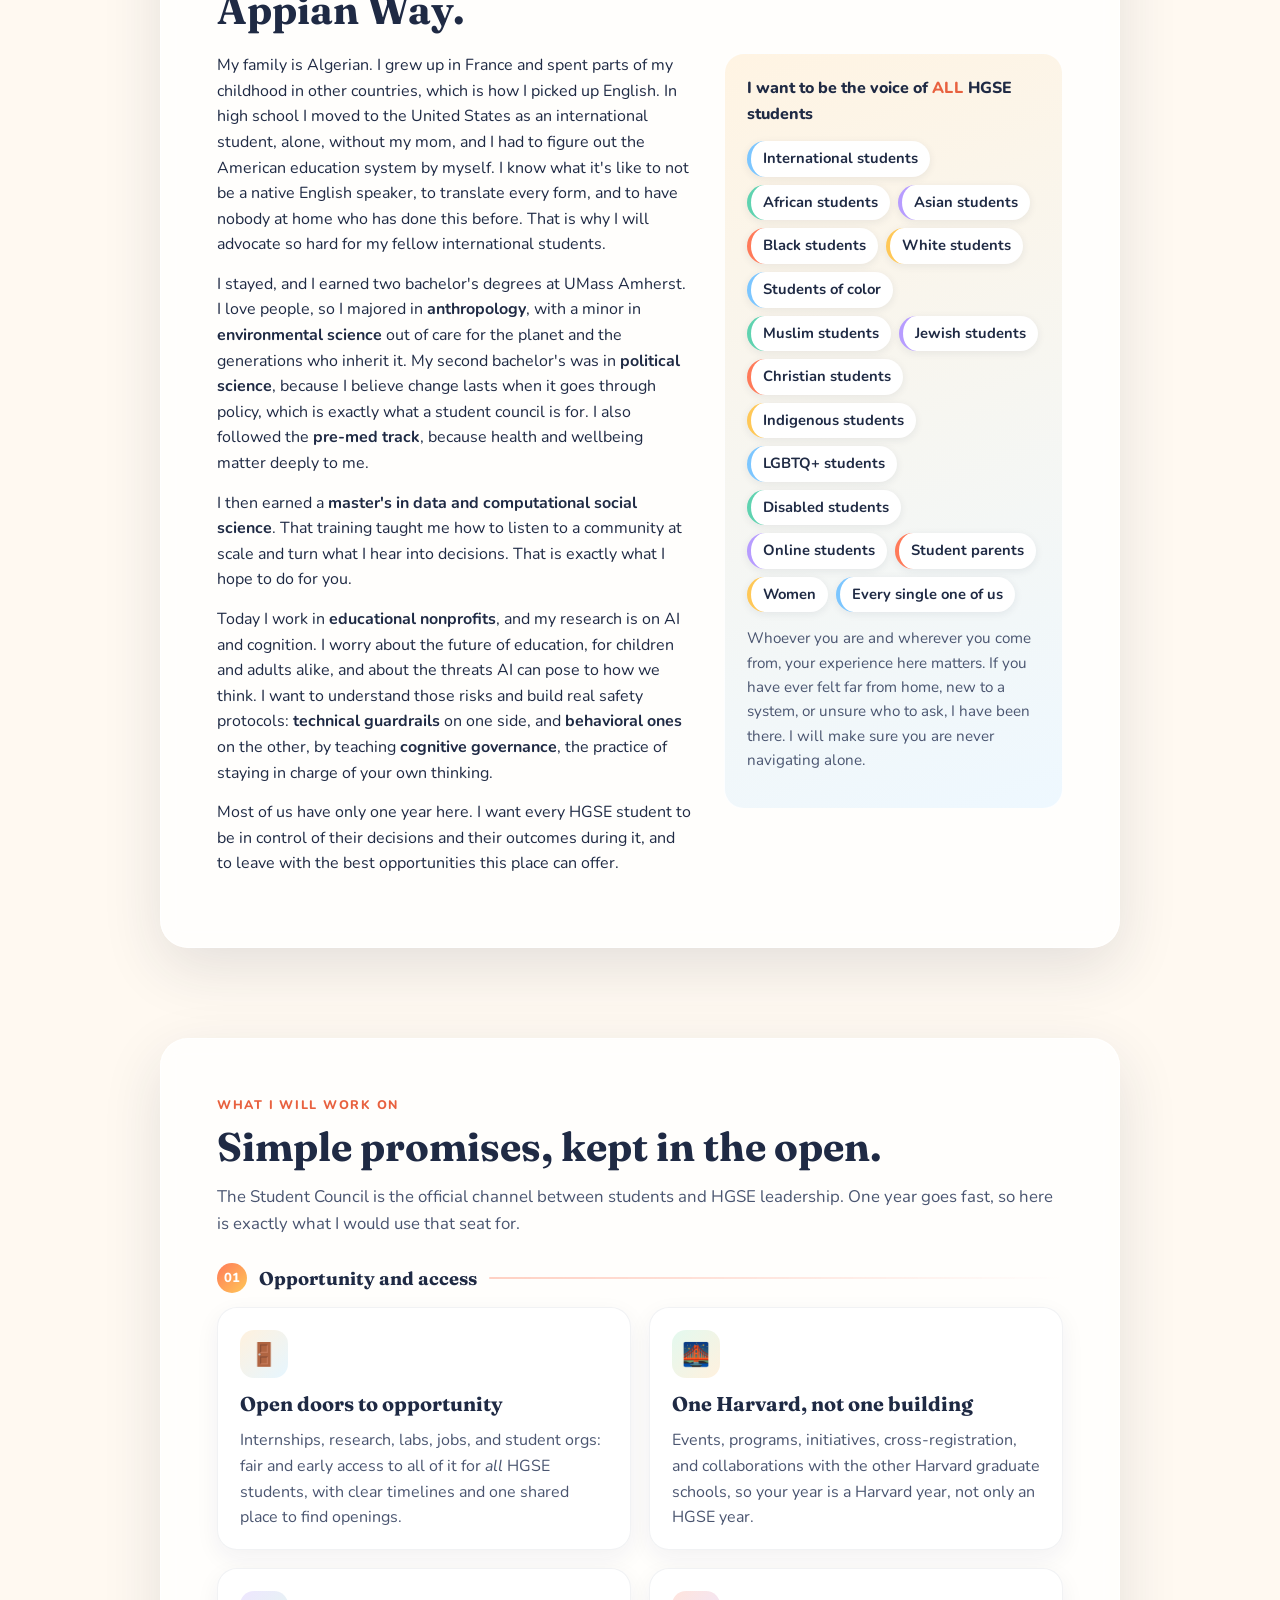
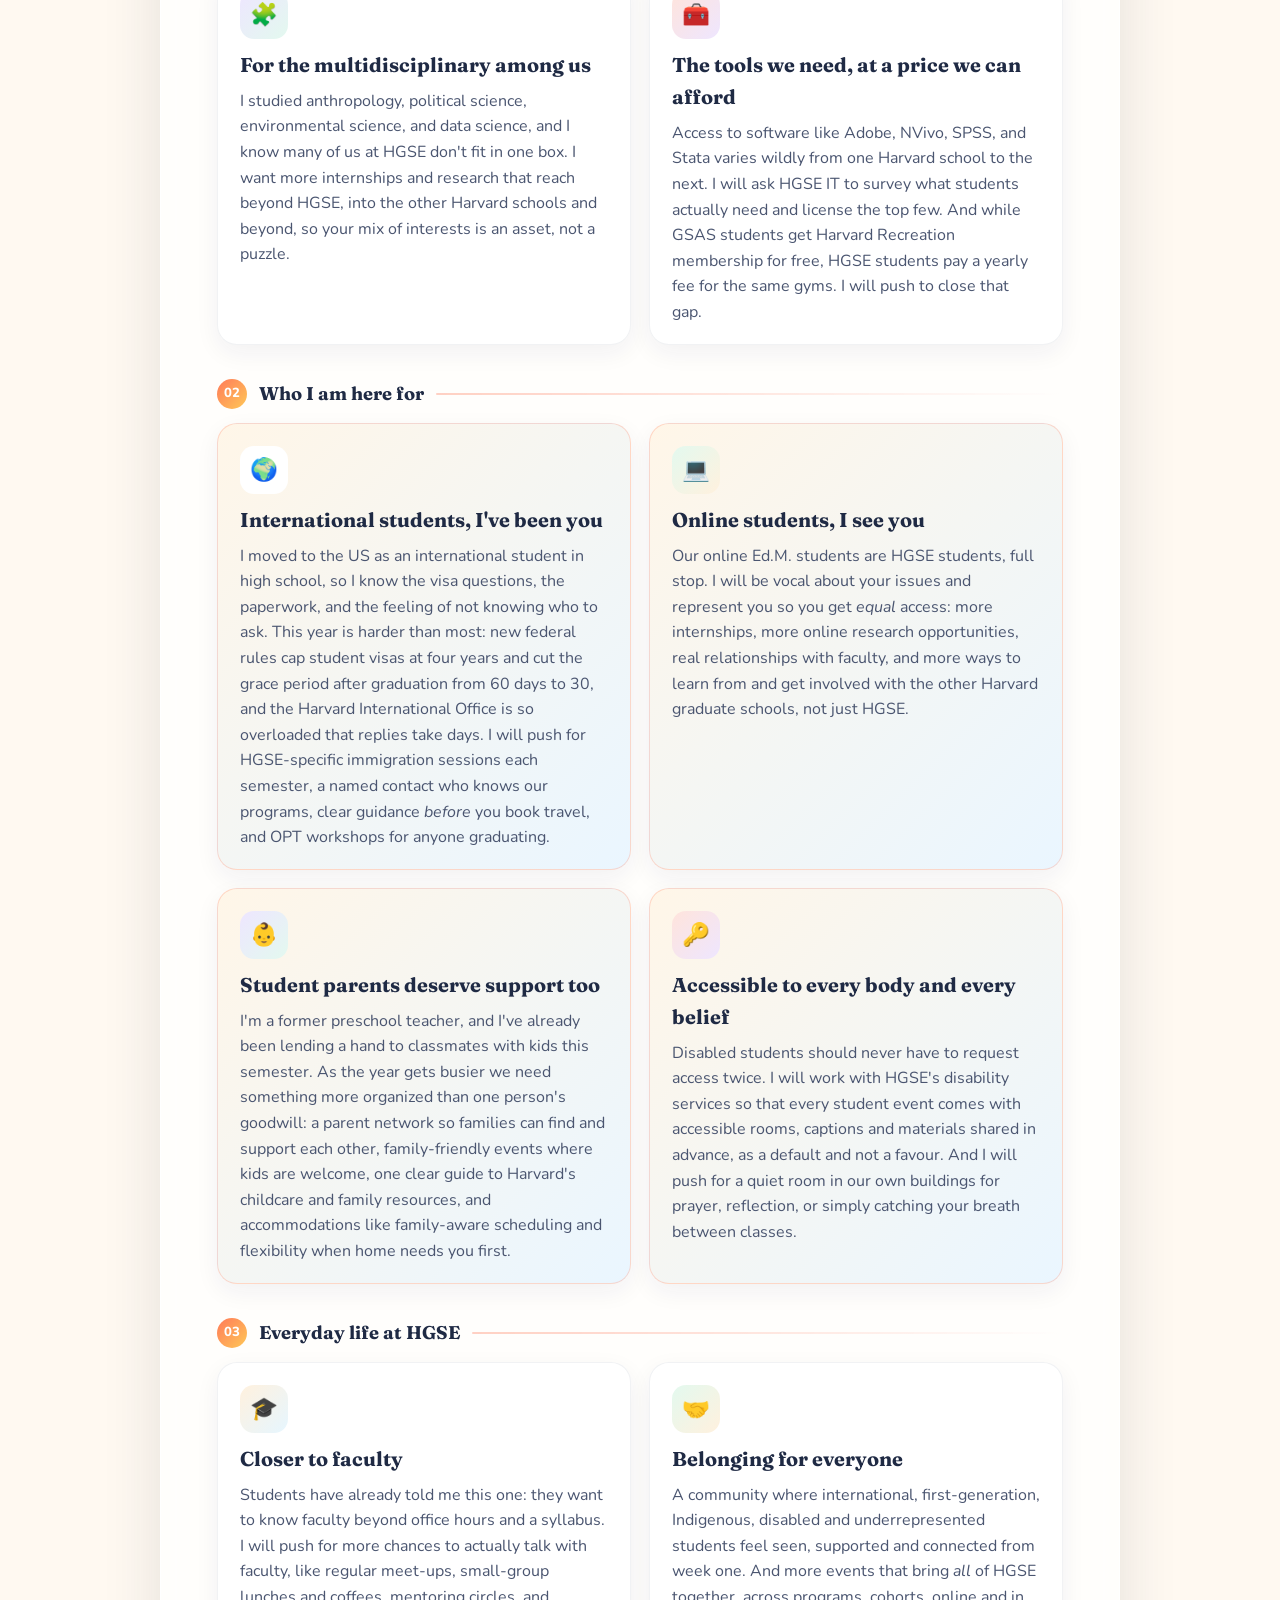
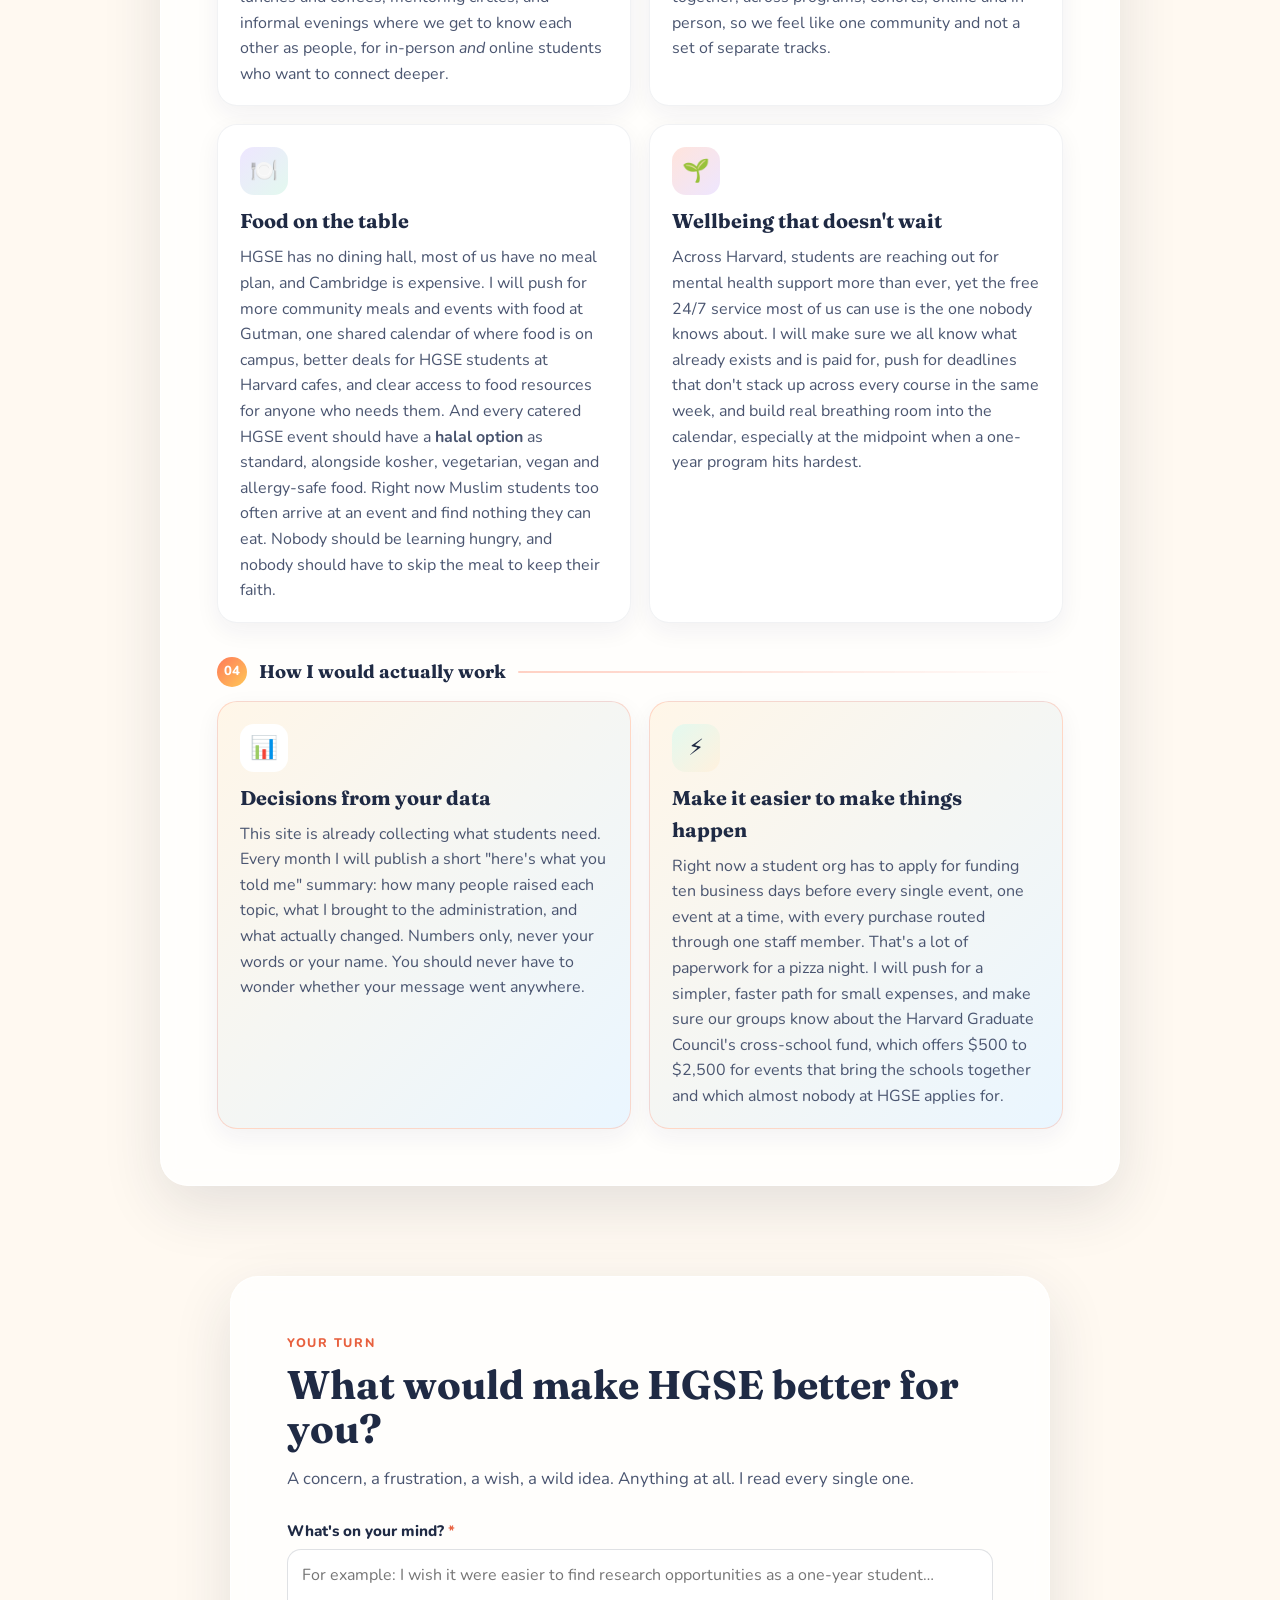
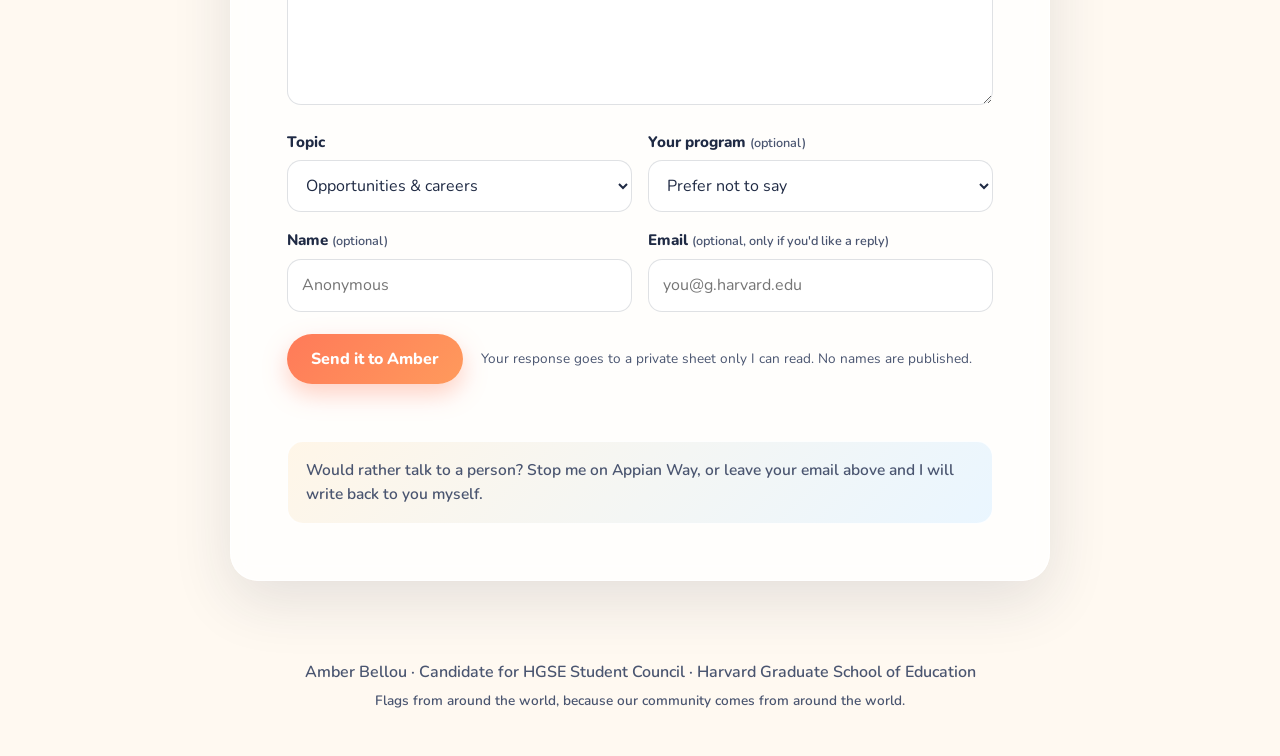
==== commit 62d22746: "Priorities: halal food as standard at catered events; name Indigenous and disabled students explicit" ====
--- a/index.html
+++ b/index.html
@@ -149,7 +149,7 @@
             <article class="card card-focus">
               <div class="icon">🔑</div>
               <h3>Accessible to every body and every belief</h3>
-              <p>Access should never be something you have to request twice. I will work with HGSE's disability services so that every student event comes with accessible rooms, captions, and materials shared in advance, as a default and not a favor. And I will push for a quiet room in our own buildings for prayer, reflection, or simply catching your breath between classes.</p>
+              <p>Disabled students should never have to request access twice. I will work with HGSE's disability services so that every student event comes with accessible rooms, captions and materials shared in advance, as a default and not a favour. And I will push for a quiet room in our own buildings for prayer, reflection, or simply catching your breath between classes.</p>
             </article>
           </div>
         </div>
@@ -165,12 +165,12 @@
             <article class="card">
               <div class="icon">🤝</div>
               <h3>Belonging for everyone</h3>
-              <p>A community where international, first-generation, and underrepresented students feel seen, supported, and connected from week one. And more events that bring <em>all</em> of HGSE together, across programs, cohorts, online and in person, so we feel like one community and not a set of separate tracks.</p>
+              <p>A community where international, first-generation, Indigenous, disabled and underrepresented students feel seen, supported and connected from week one. And more events that bring <em>all</em> of HGSE together, across programs, cohorts, online and in person, so we feel like one community and not a set of separate tracks.</p>
             </article>
             <article class="card">
               <div class="icon">🍽️</div>
               <h3>Food on the table</h3>
-              <p>HGSE has no dining hall, most of us have no meal plan, and Cambridge is expensive. I will push for more community meals and events with food at Gutman, one shared calendar of where food is on campus, better deals for HGSE students at Harvard cafes, and clear access to food resources for anyone who needs them. Nobody should be learning hungry.</p>
+              <p>HGSE has no dining hall, most of us have no meal plan, and Cambridge is expensive. I will push for more community meals and events with food at Gutman, one shared calendar of where food is on campus, better deals for HGSE students at Harvard cafes, and clear access to food resources for anyone who needs them. And every catered HGSE event should have a <strong>halal option</strong> as standard, alongside kosher, vegetarian, vegan and allergy-safe food. Right now Muslim students too often arrive at an event and find nothing they can eat. Nobody should be learning hungry, and nobody should have to skip the meal to keep their faith.</p>
             </article>
             <article class="card">
               <div class="icon">🌱</div>
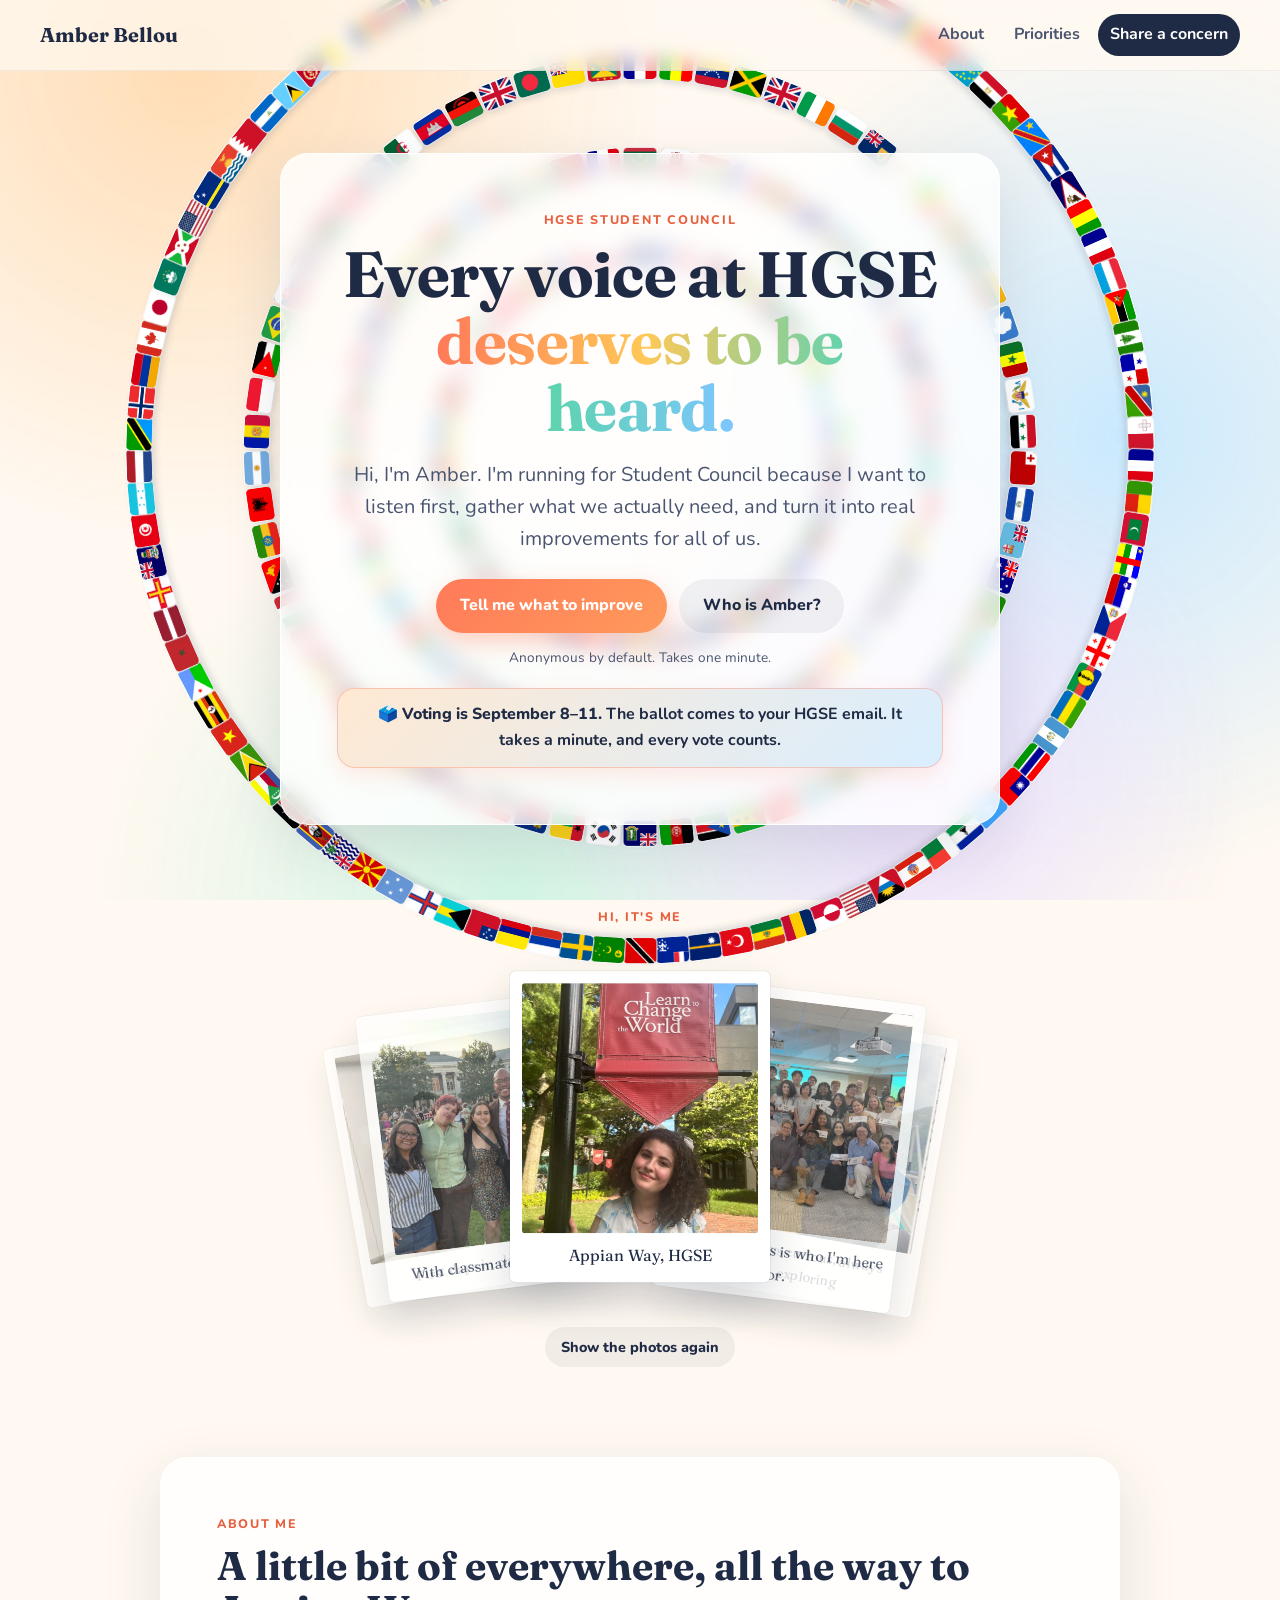
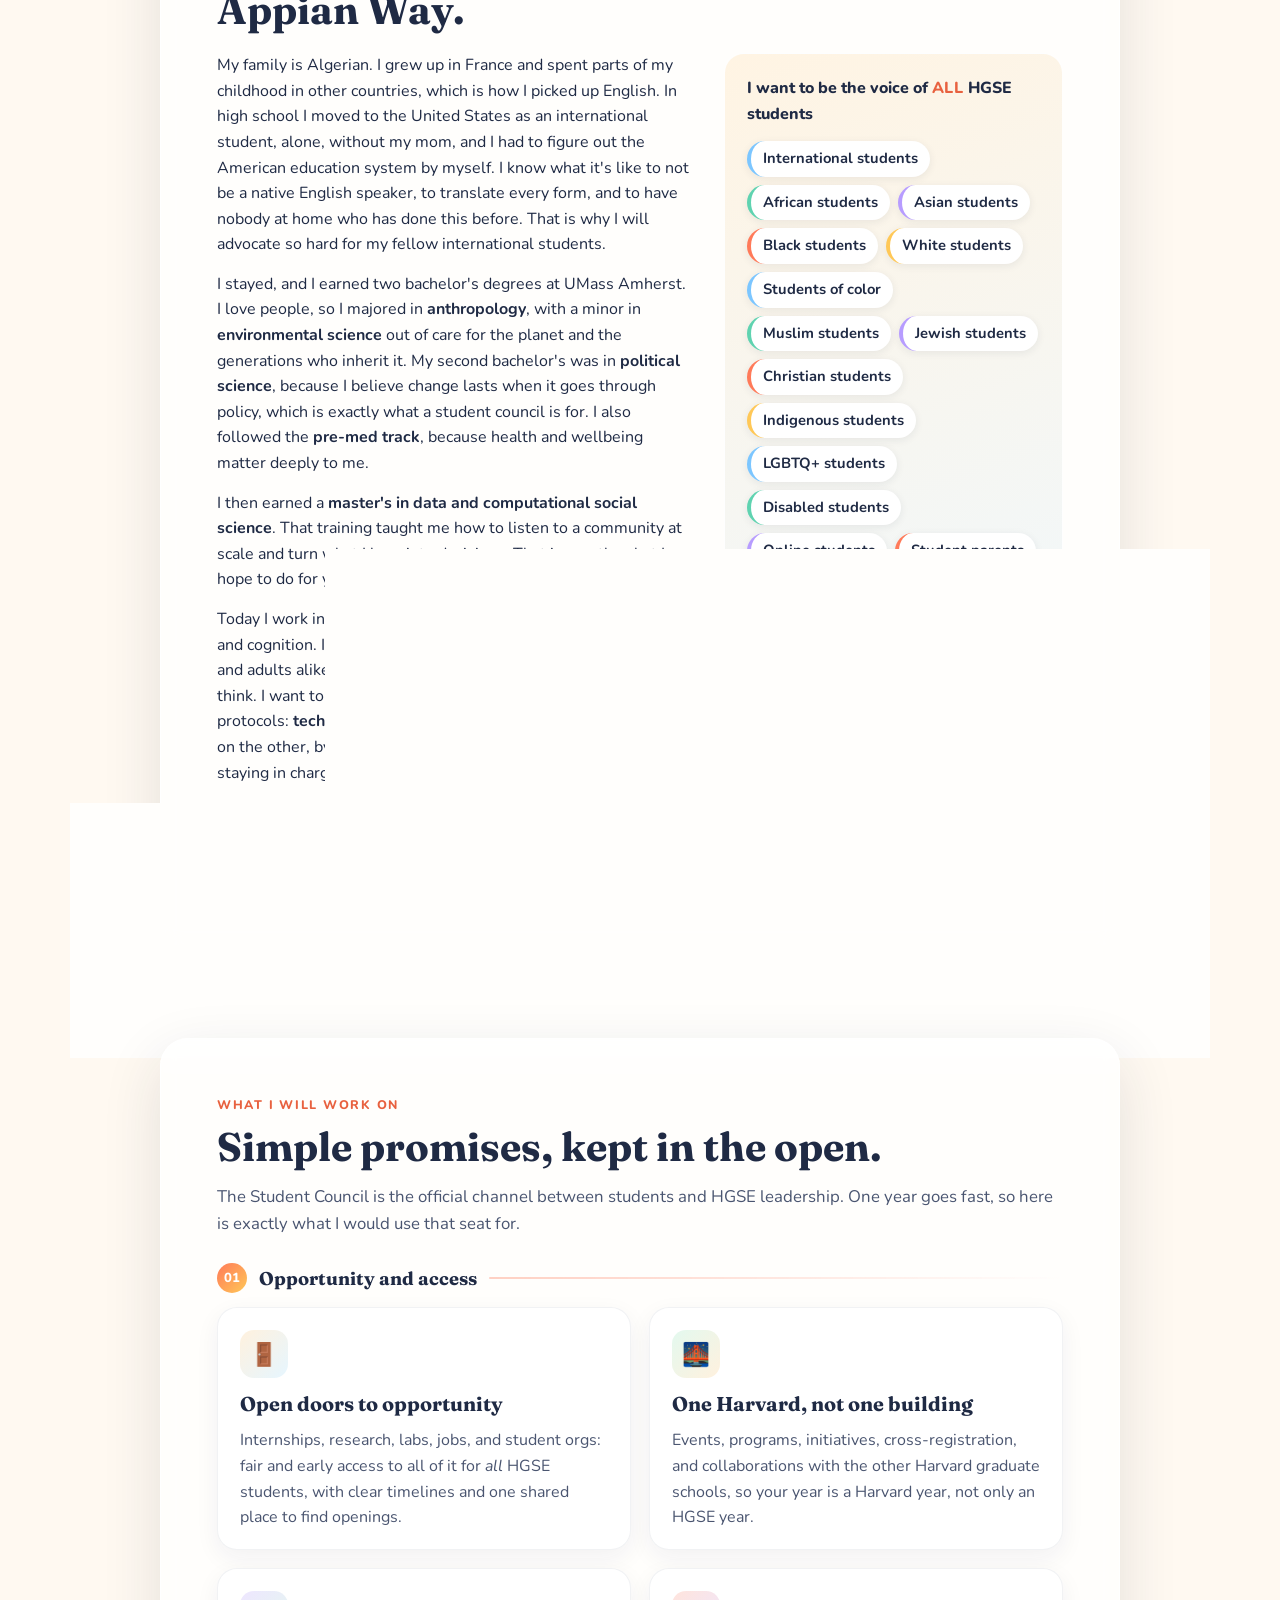
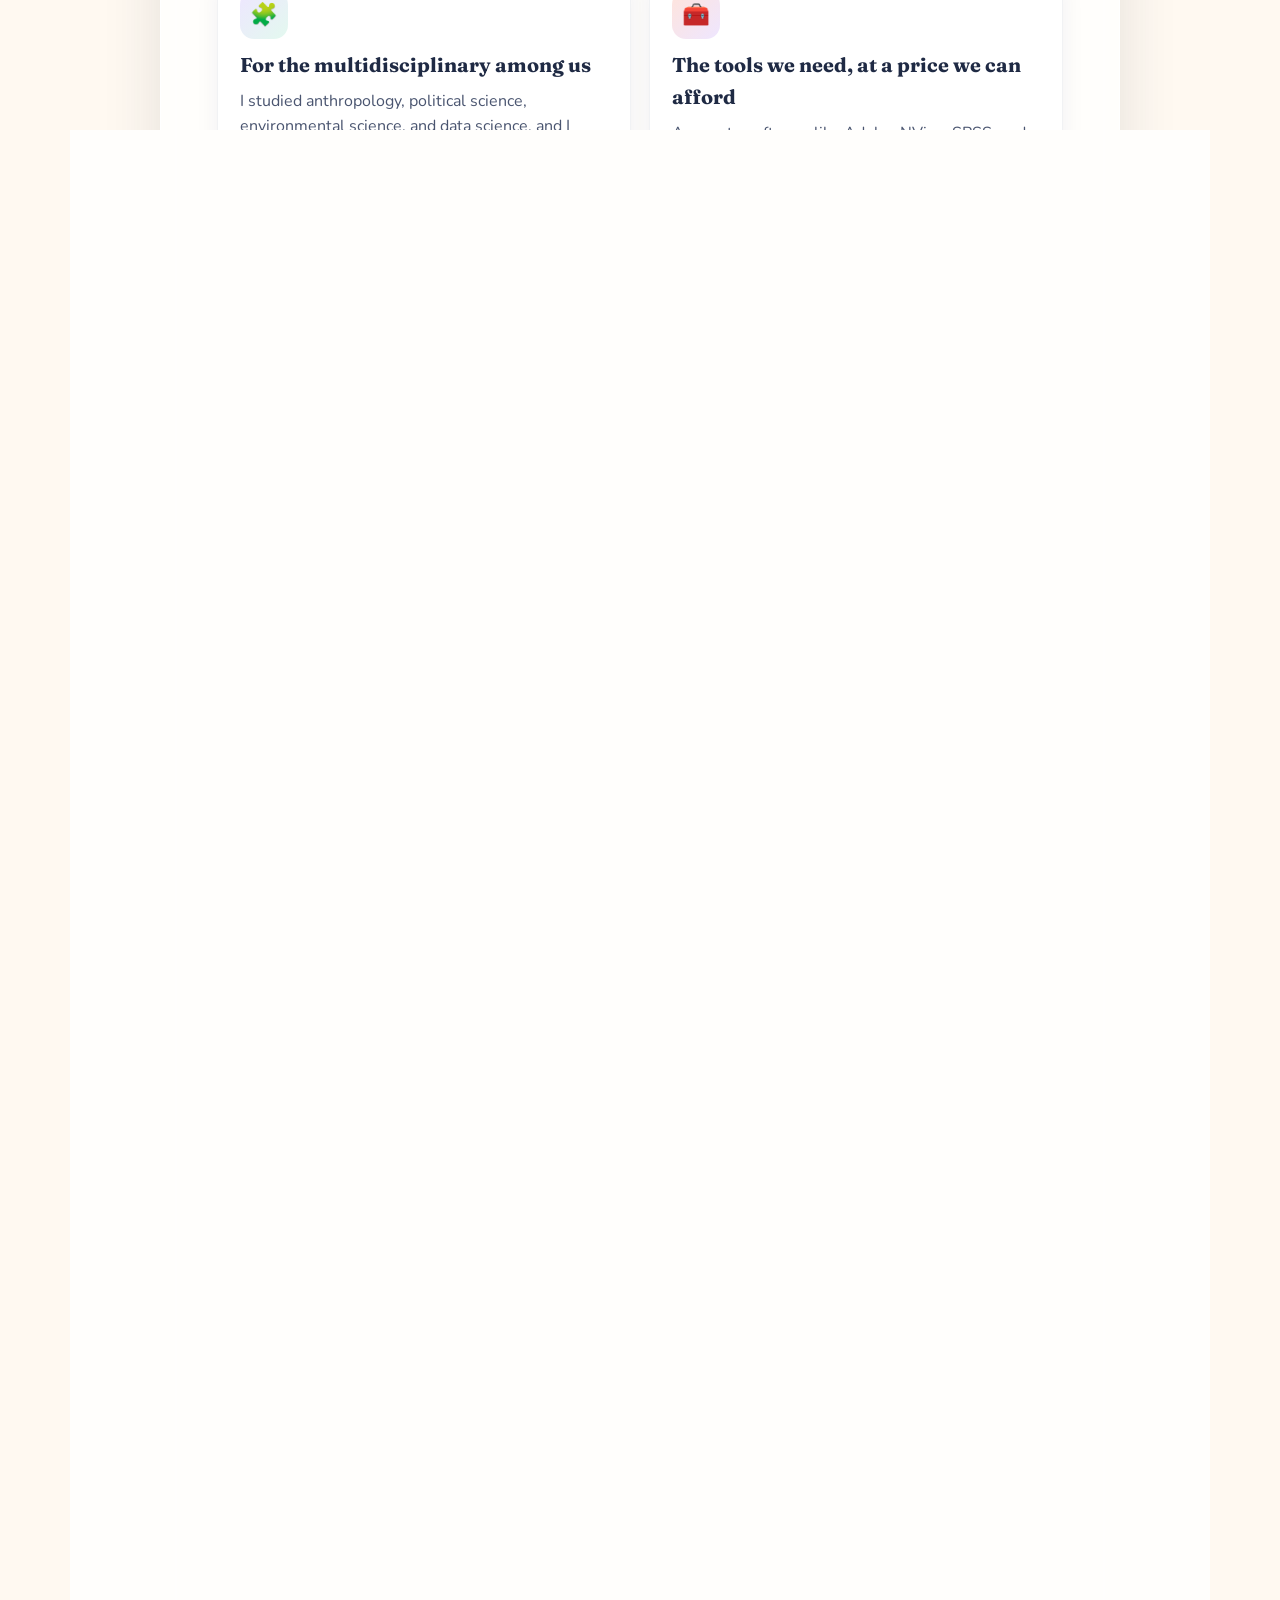
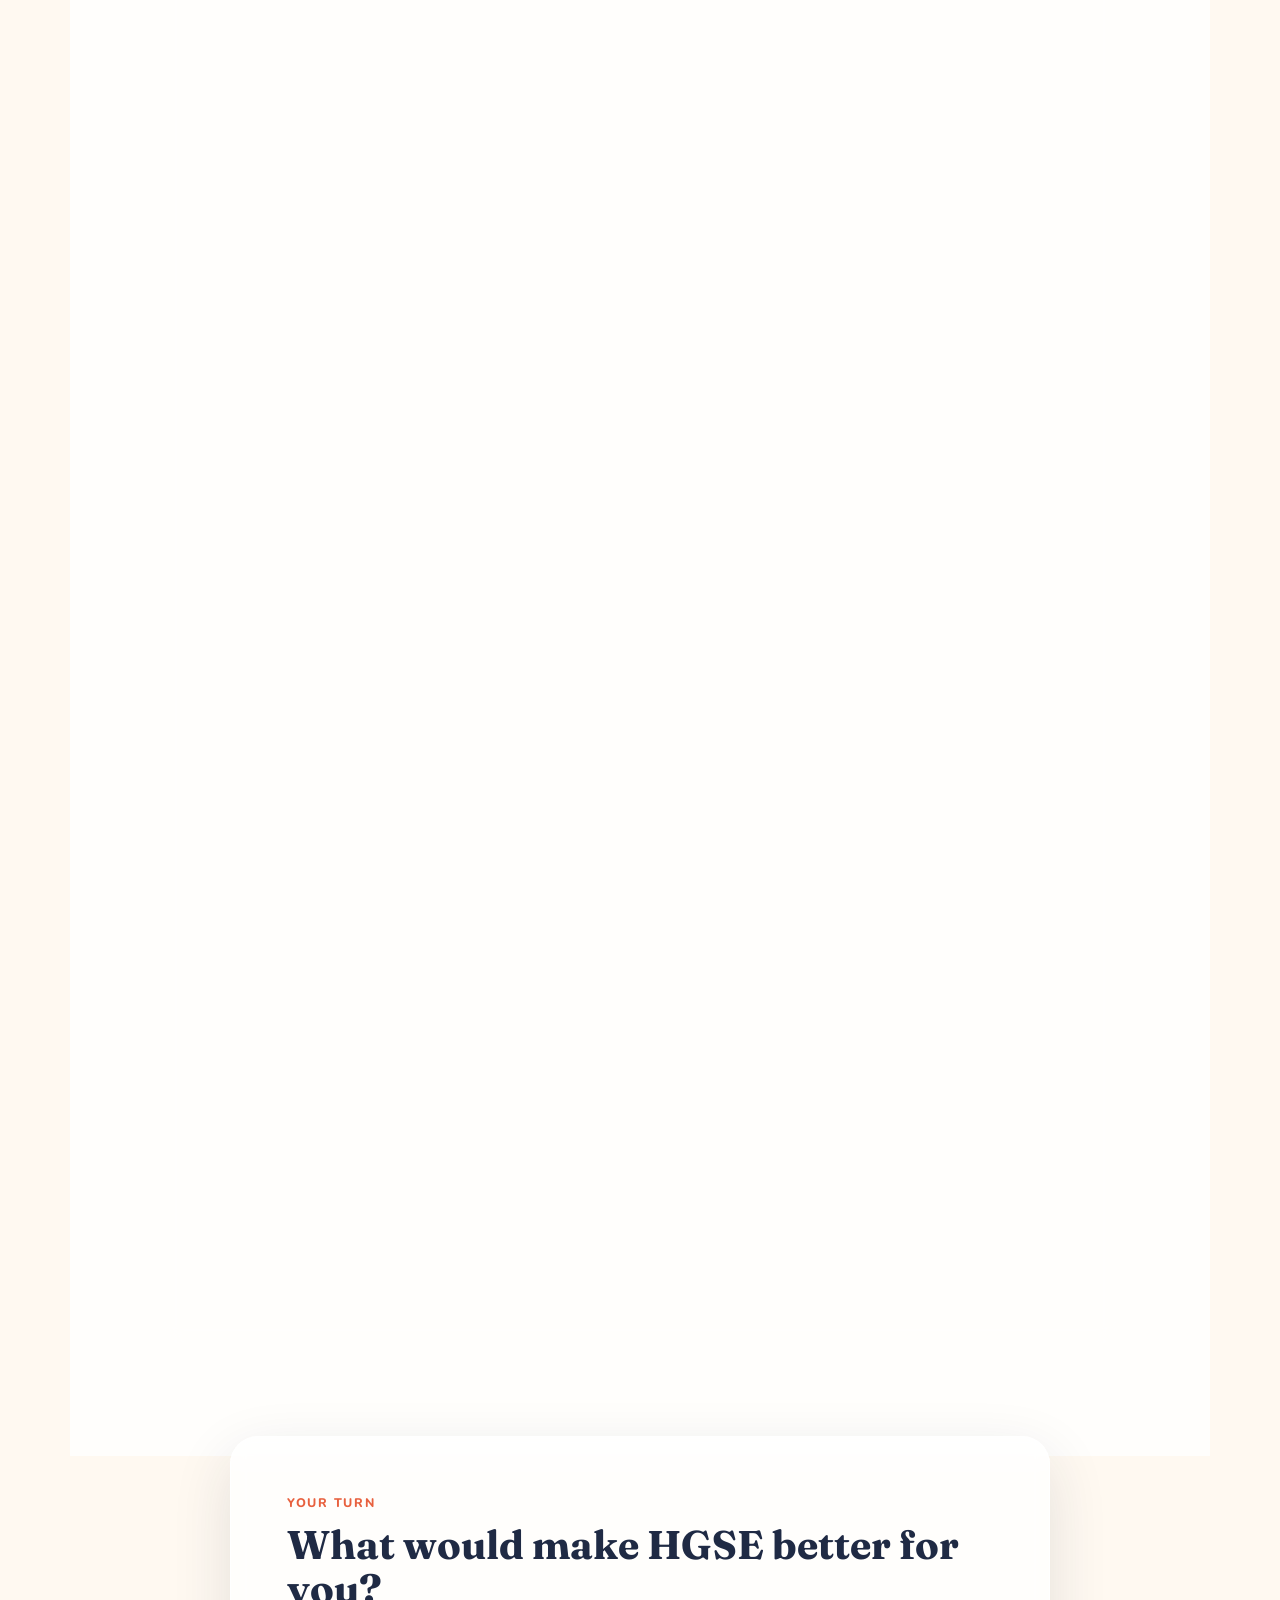
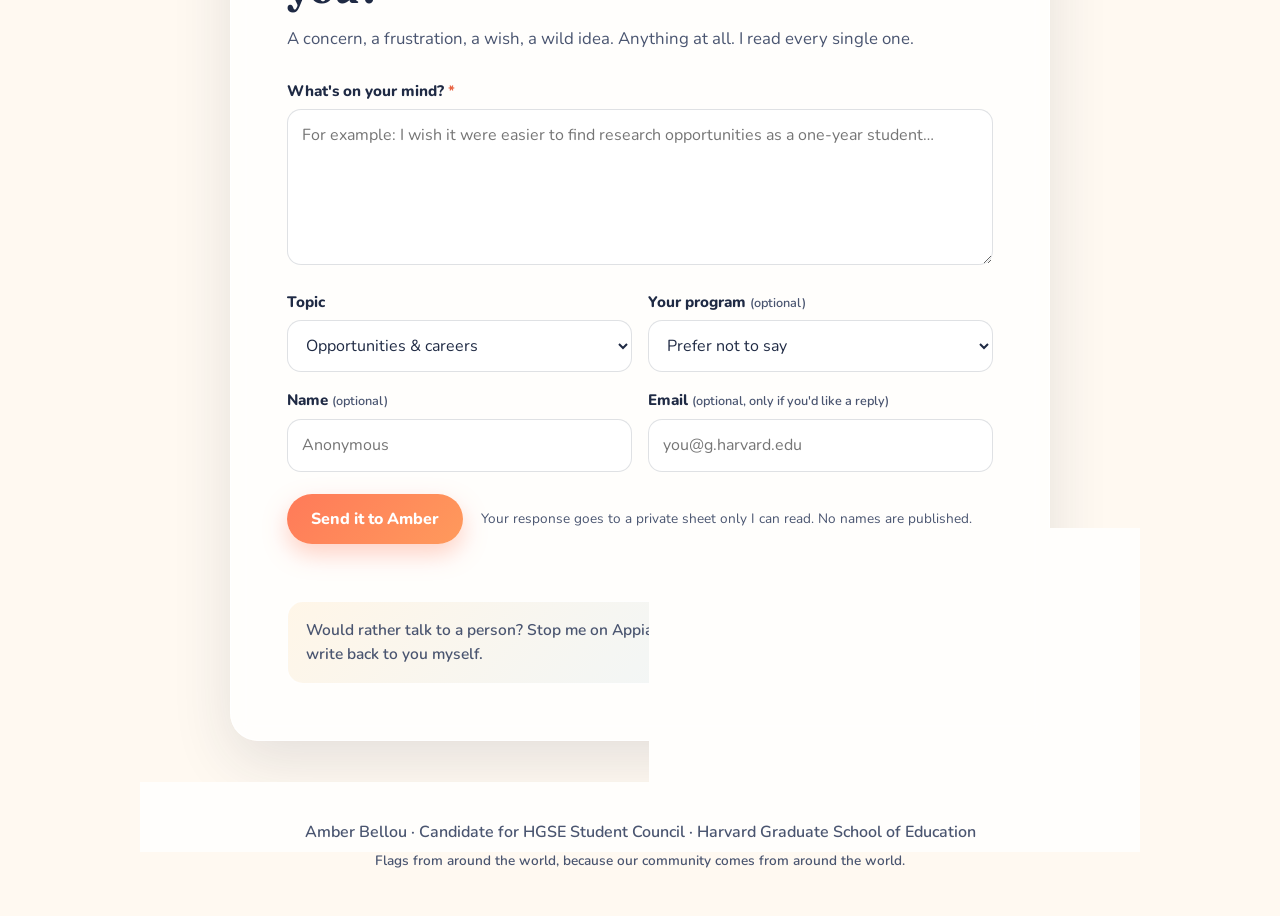
==== commit 13133784: "Accessibility: bidet sprayers at Gutman and Longfellow as a religious and access accommodation Co-Au" ====
--- a/index.html
+++ b/index.html
@@ -149,7 +149,7 @@
             <article class="card card-focus">
               <div class="icon">🔑</div>
               <h3>Accessible to every body and every belief</h3>
-              <p>Disabled students should never have to request access twice. I will work with HGSE's disability services so that every student event comes with accessible rooms, captions and materials shared in advance, as a default and not a favour. And I will push for a quiet room in our own buildings for prayer, reflection, or simply catching your breath between classes.</p>
+              <p>Disabled students should never have to request access twice. I will work with HGSE's disability services so that every student event comes with accessible rooms, captions and materials shared in advance, as a default and not a favour. I will push for a quiet room in our own buildings for prayer, reflection, or simply catching your breath. And I will ask for <strong>handheld bidet sprayers in the bathrooms at Gutman and Longfellow</strong>. For many Muslim students, washing with water is a religious obligation rather than a preference, and it also matters for disabled students, for anyone with a medical need, and for new parents. It is an inexpensive fixture that makes our buildings genuinely usable for a lot of people.</p>
             </article>
           </div>
         </div>
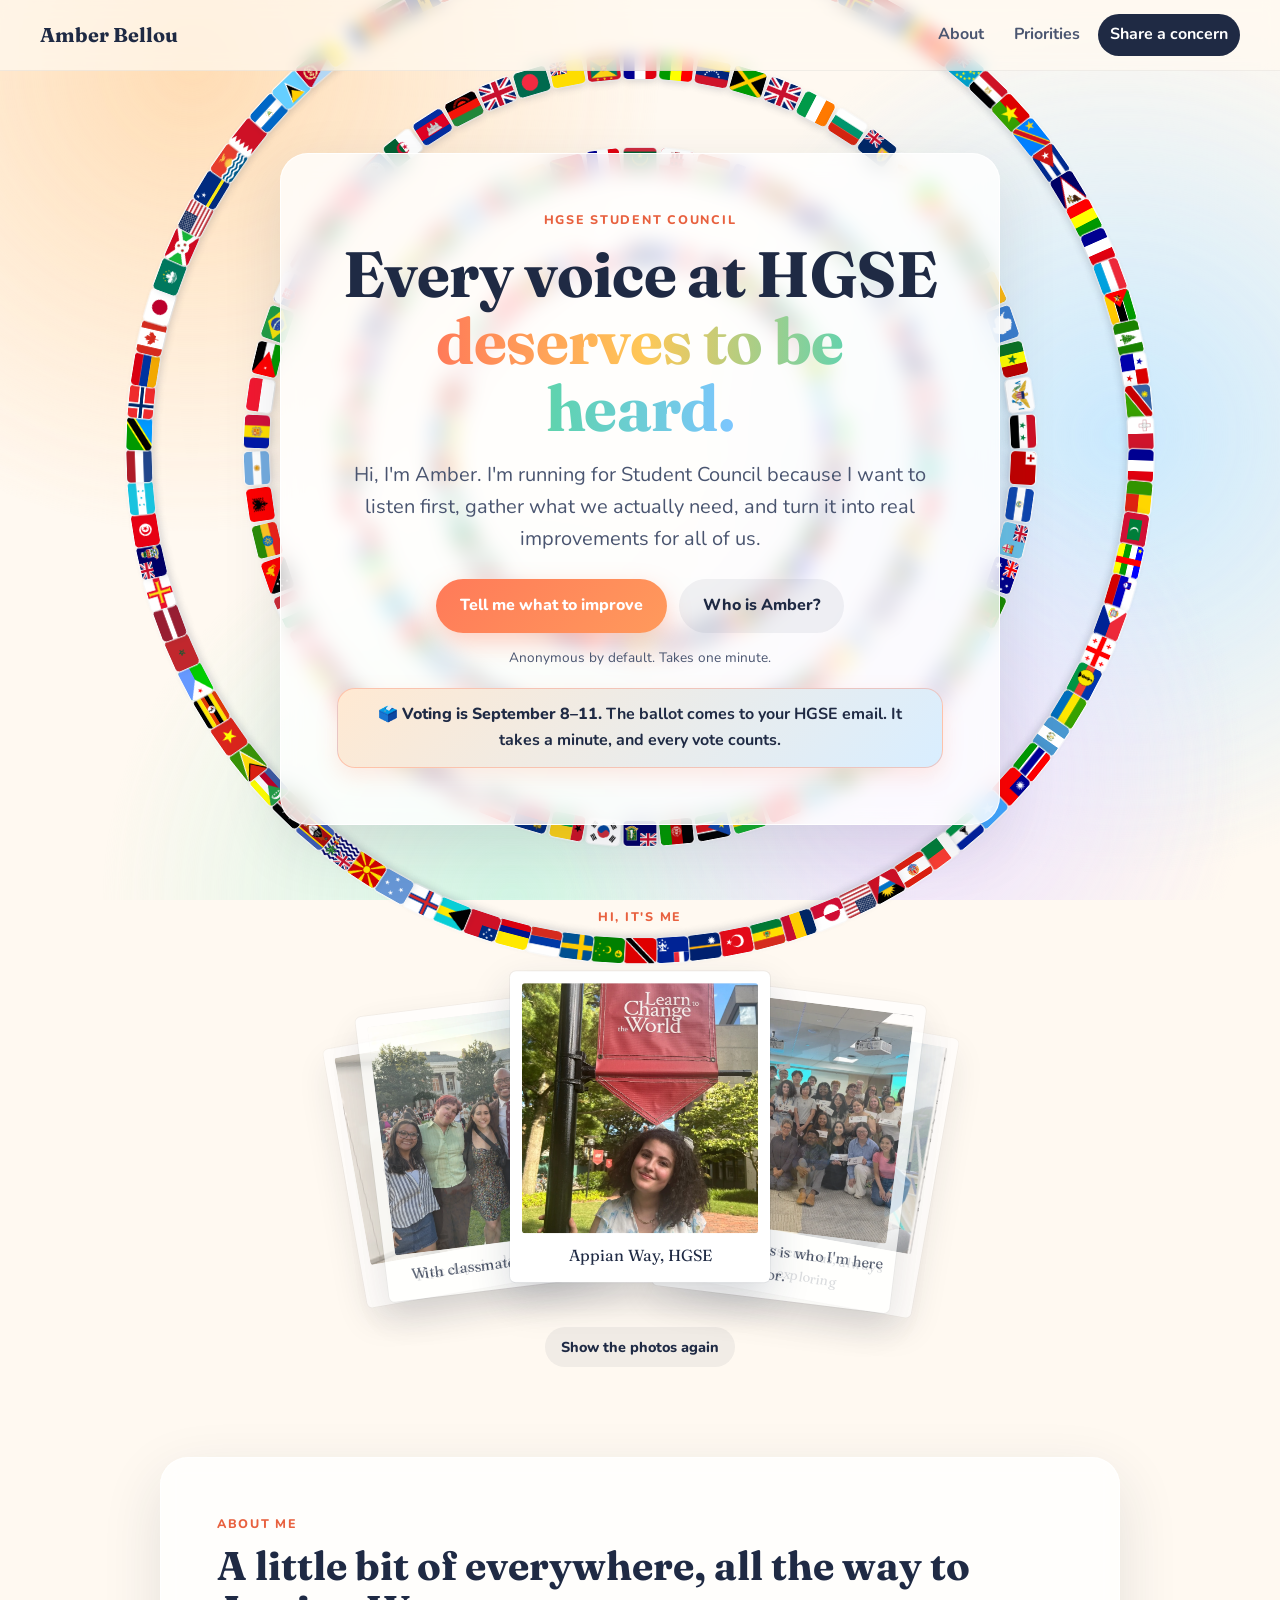
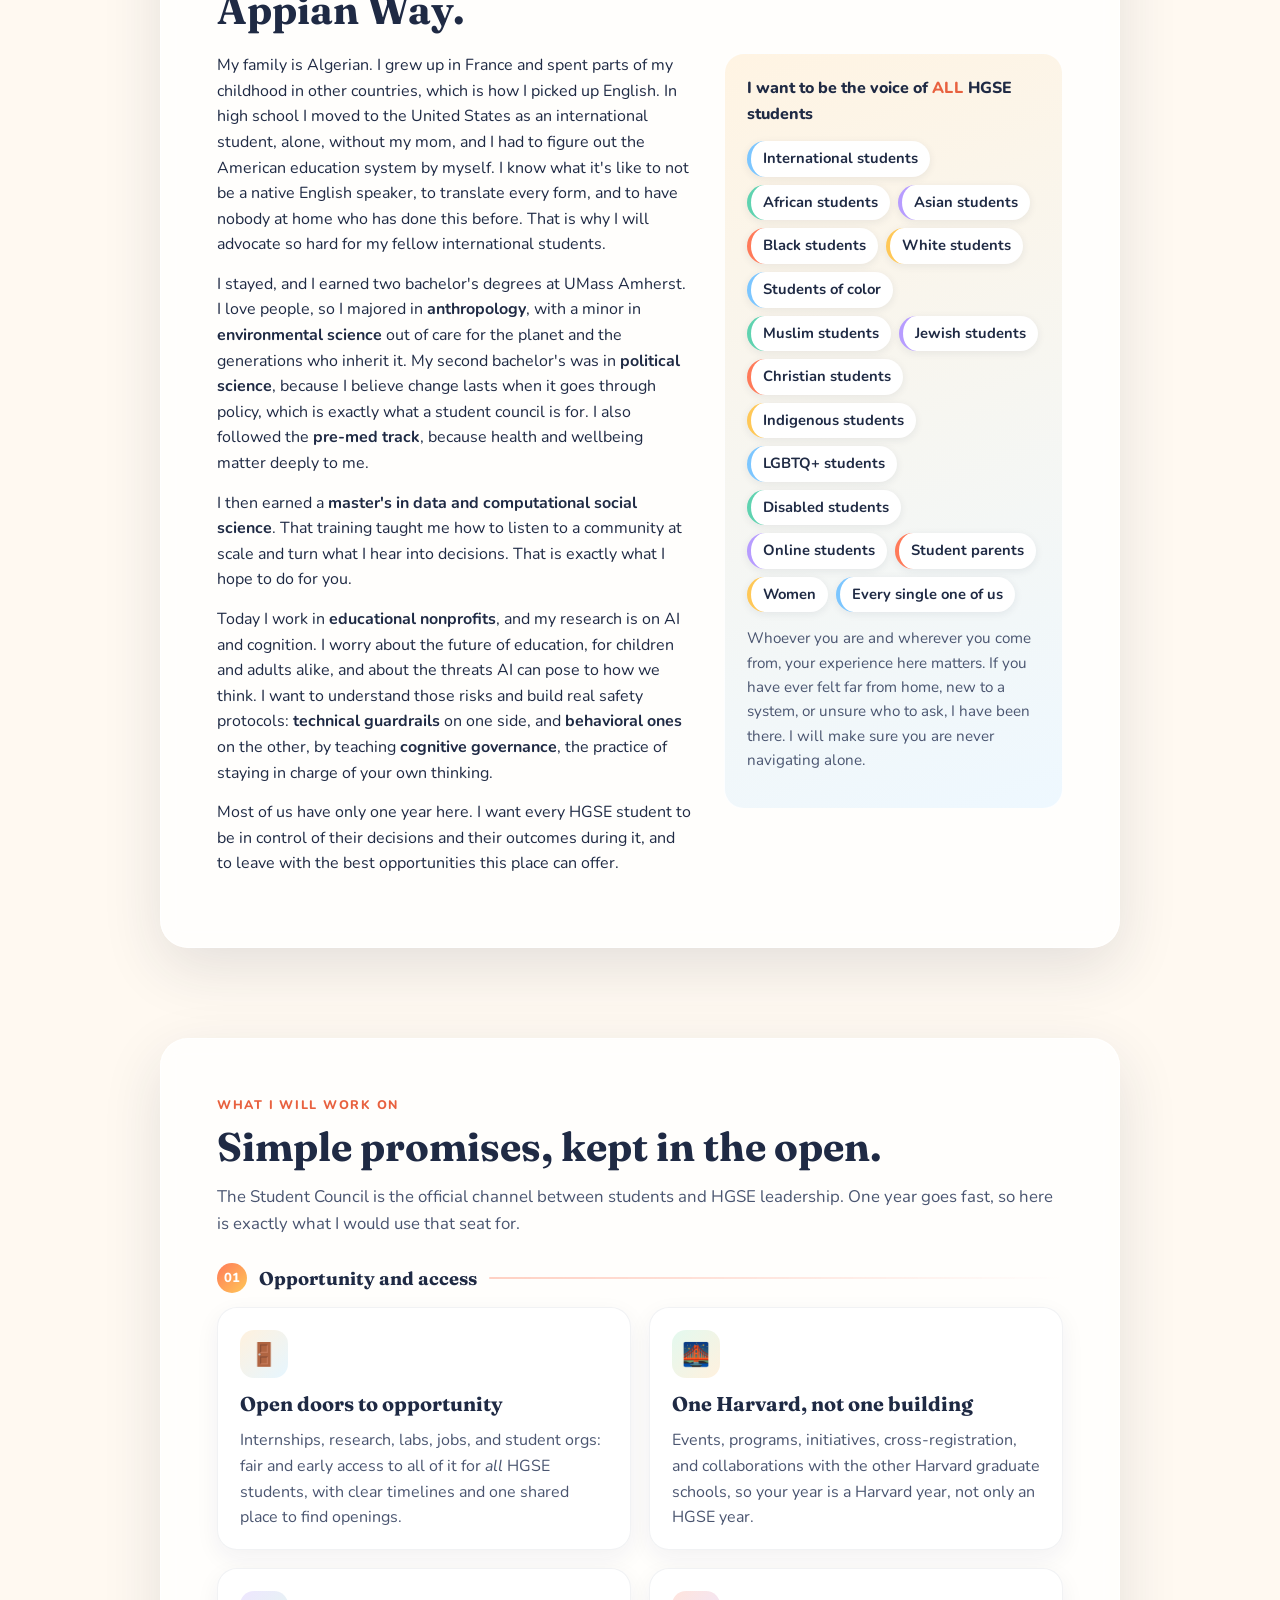
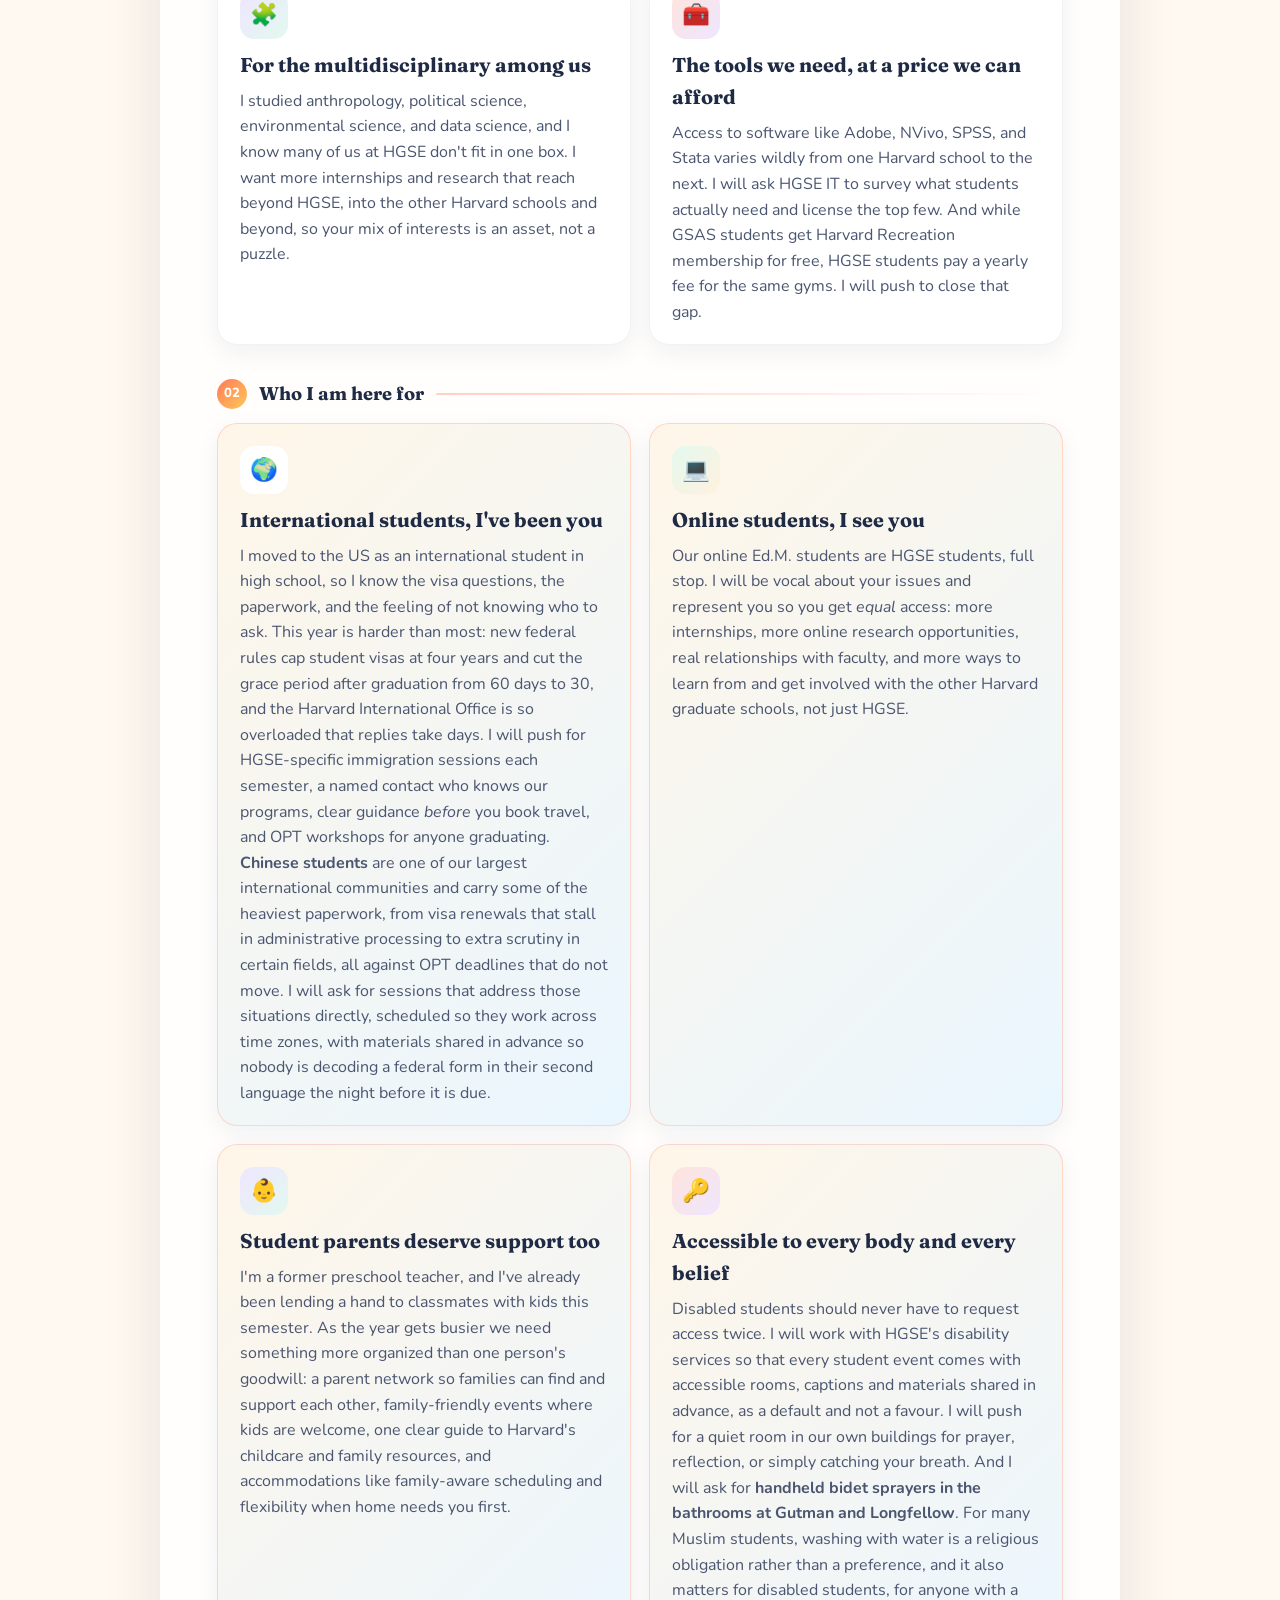
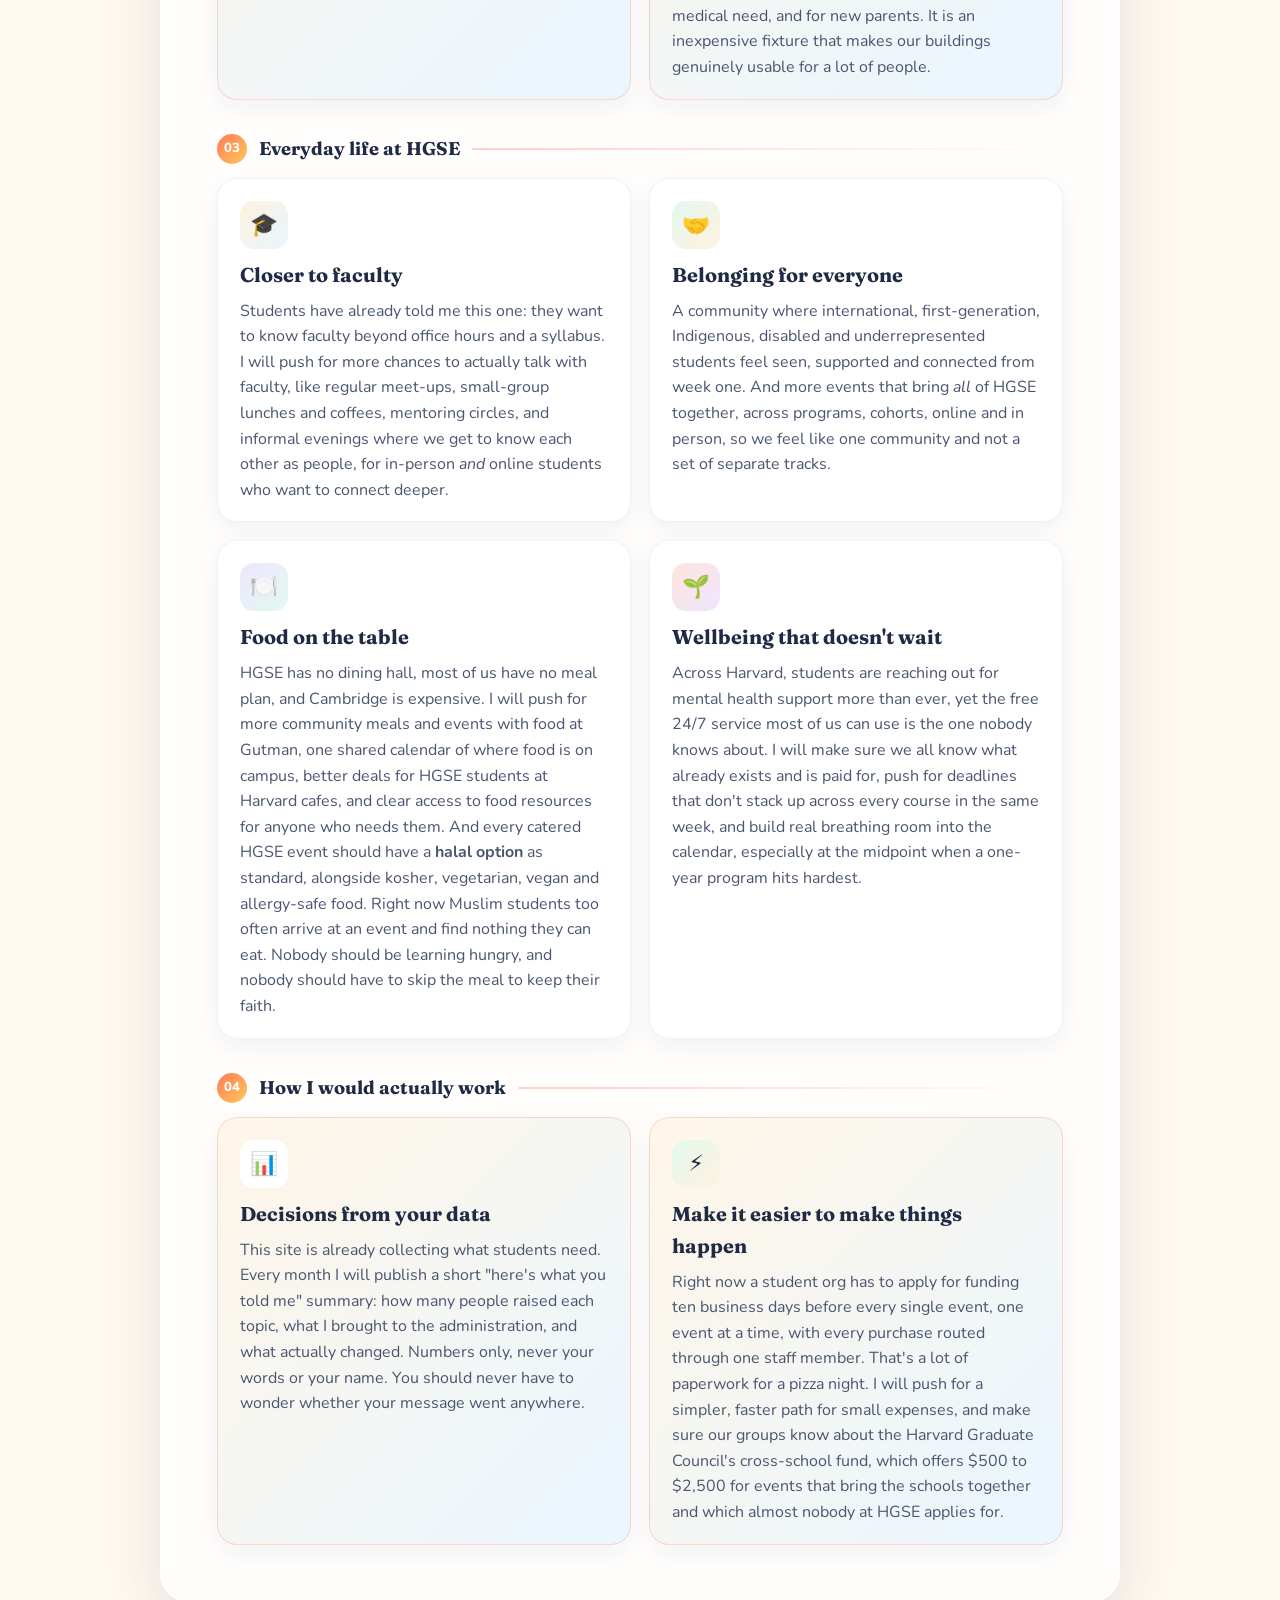
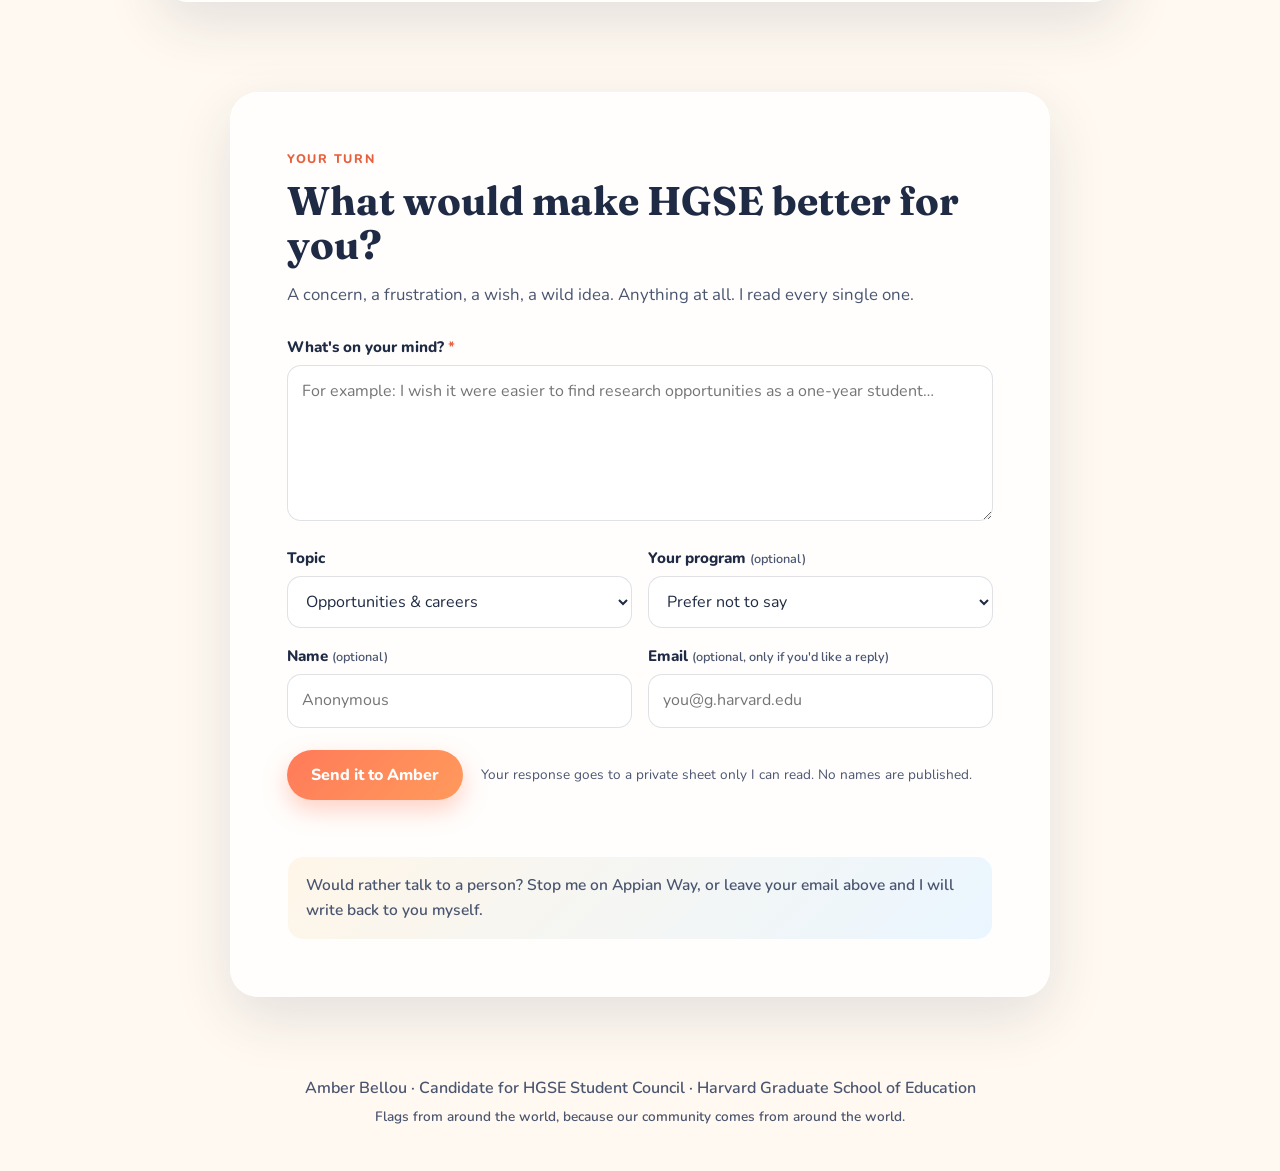
==== commit a8cabafb: "International card: dedicated OPT and visa support for Chinese students Co-Authored-By: Claude Opus " ====
--- a/index.html
+++ b/index.html
@@ -134,7 +134,7 @@
             <article class="card card-focus">
               <div class="icon">🌍</div>
               <h3>International students, I've been you</h3>
-              <p>I moved to the US as an international student in high school, so I know the visa questions, the paperwork, and the feeling of not knowing who to ask. This year is harder than most: new federal rules cap student visas at four years and cut the grace period after graduation from 60 days to 30, and the Harvard International Office is so overloaded that replies take days. I will push for HGSE-specific immigration sessions each semester, a named contact who knows our programs, clear guidance <em>before</em> you book travel, and OPT workshops for anyone graduating.</p>
+              <p>I moved to the US as an international student in high school, so I know the visa questions, the paperwork, and the feeling of not knowing who to ask. This year is harder than most: new federal rules cap student visas at four years and cut the grace period after graduation from 60 days to 30, and the Harvard International Office is so overloaded that replies take days. I will push for HGSE-specific immigration sessions each semester, a named contact who knows our programs, clear guidance <em>before</em> you book travel, and OPT workshops for anyone graduating. <strong>Chinese students</strong> are one of our largest international communities and carry some of the heaviest paperwork, from visa renewals that stall in administrative processing to extra scrutiny in certain fields, all against OPT deadlines that do not move. I will ask for sessions that address those situations directly, scheduled so they work across time zones, with materials shared in advance so nobody is decoding a federal form in their second language the night before it is due.</p>
             </article>
             <article class="card card-focus">
               <div class="icon">💻</div>
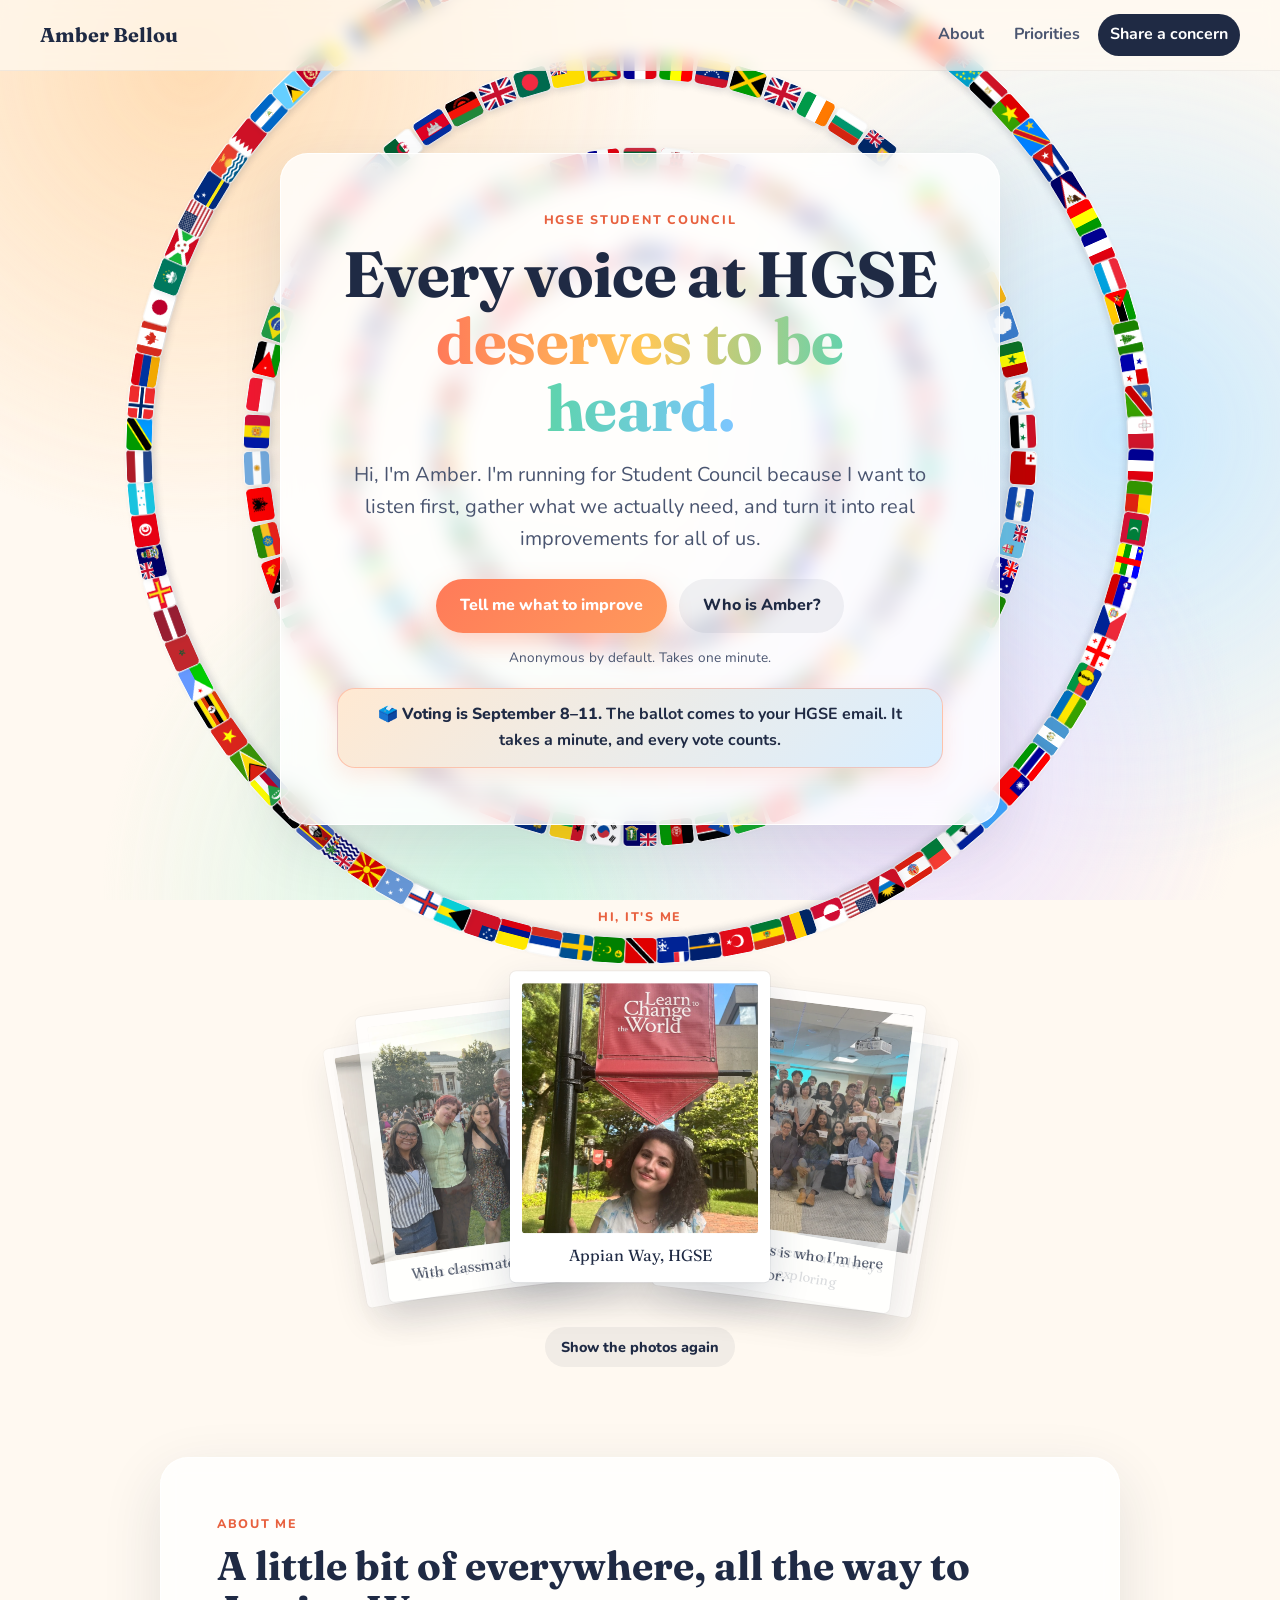
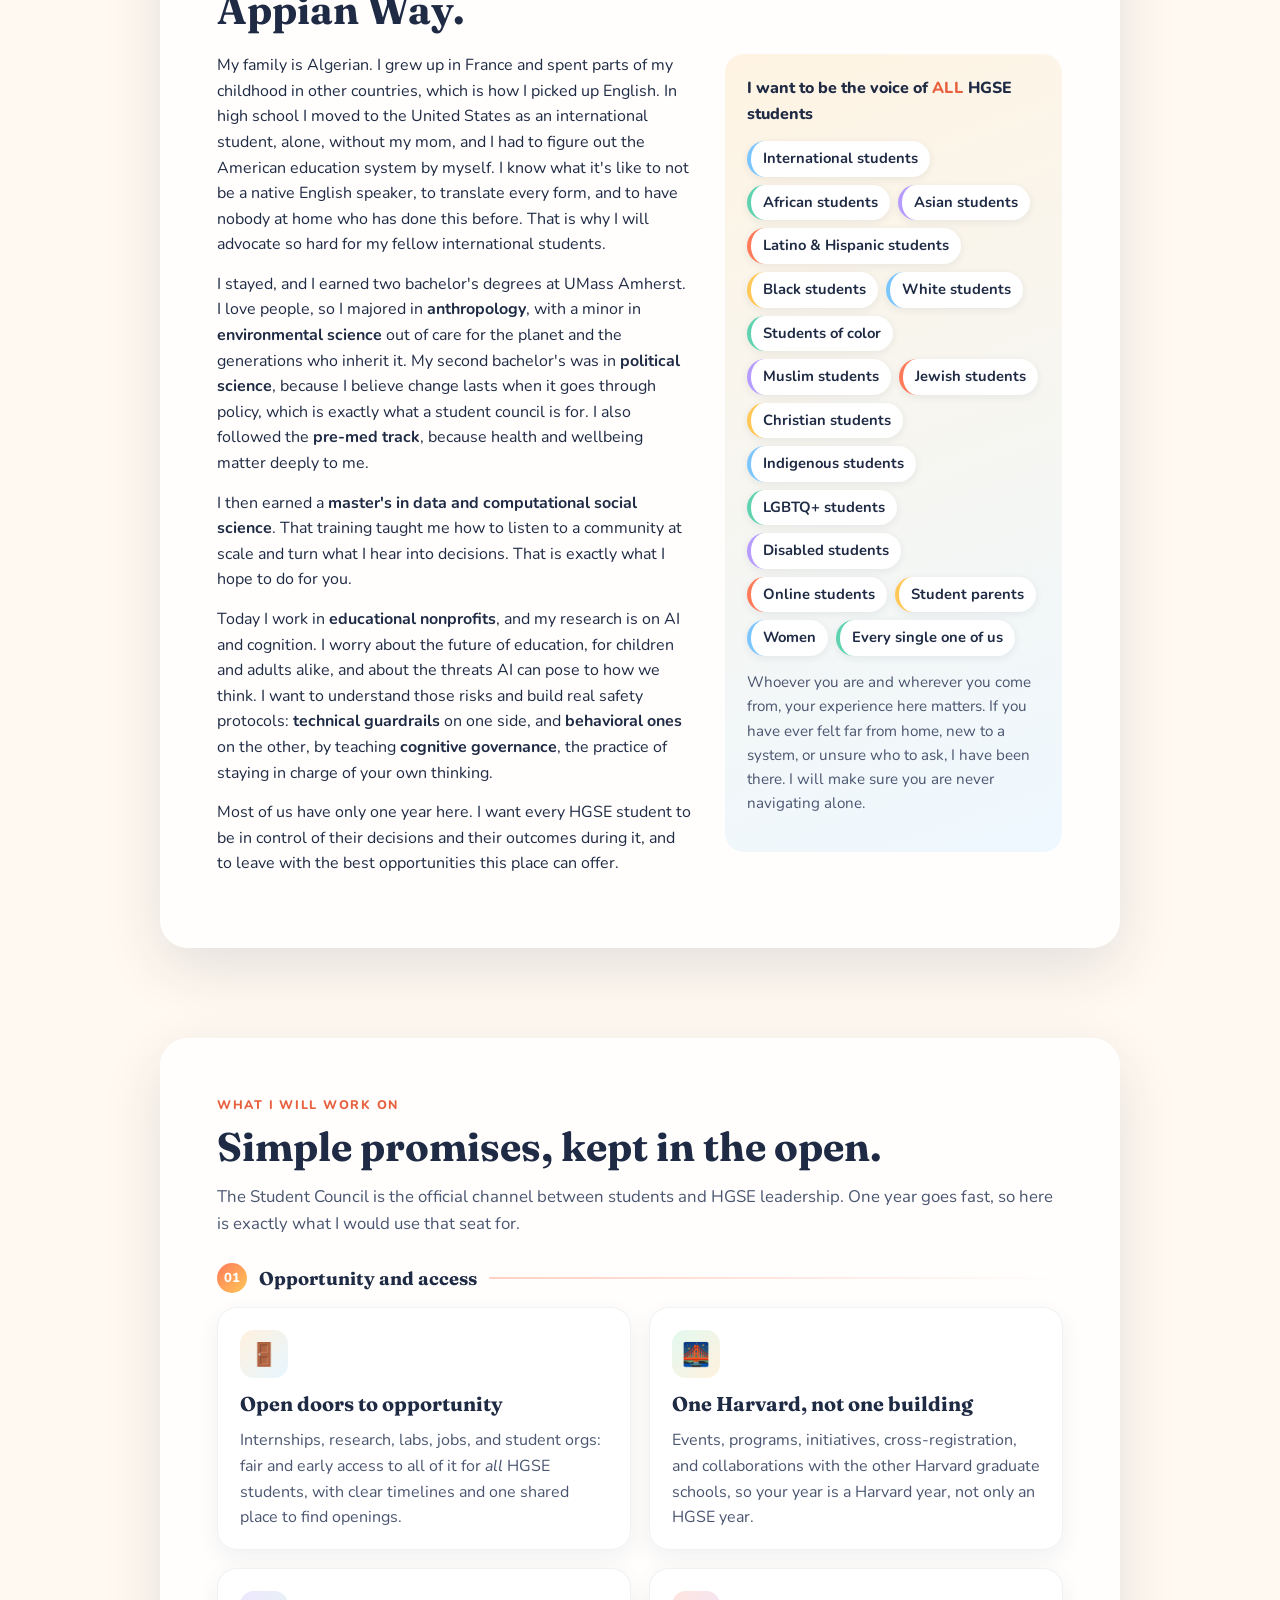
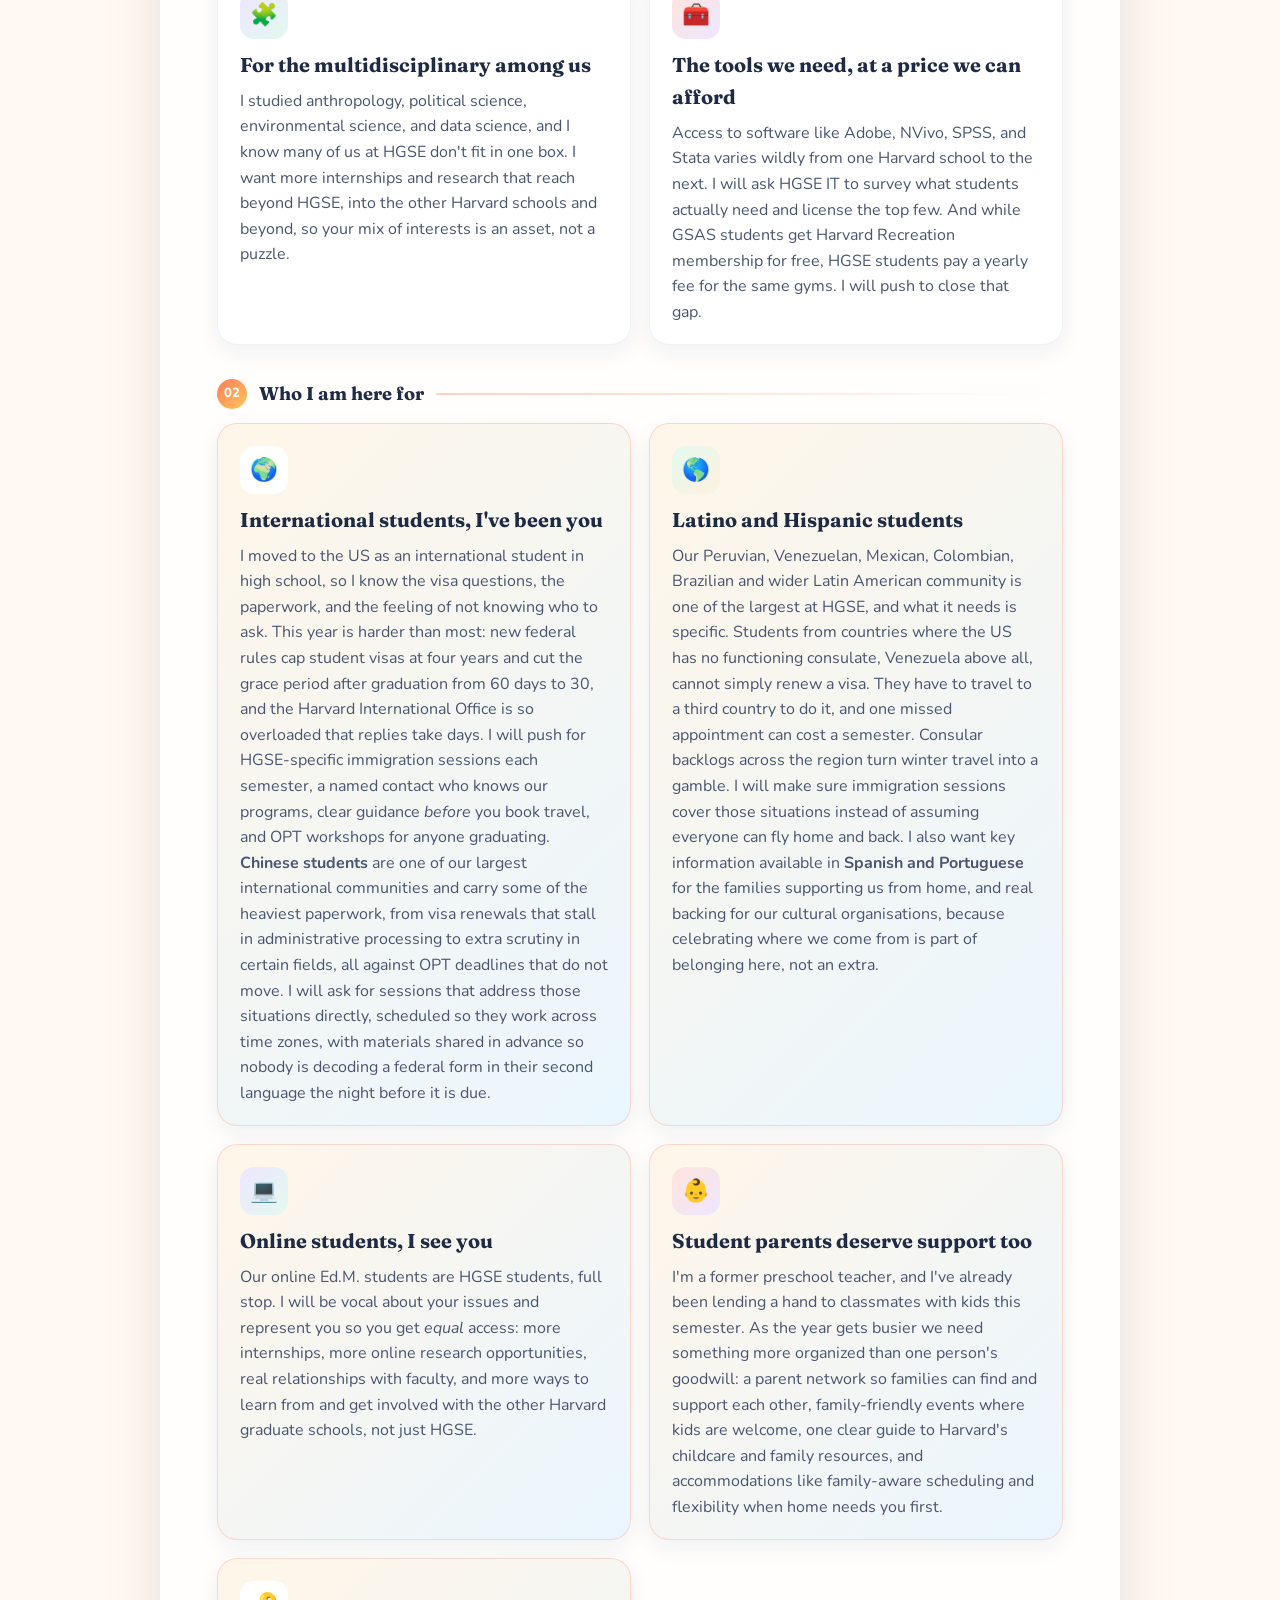
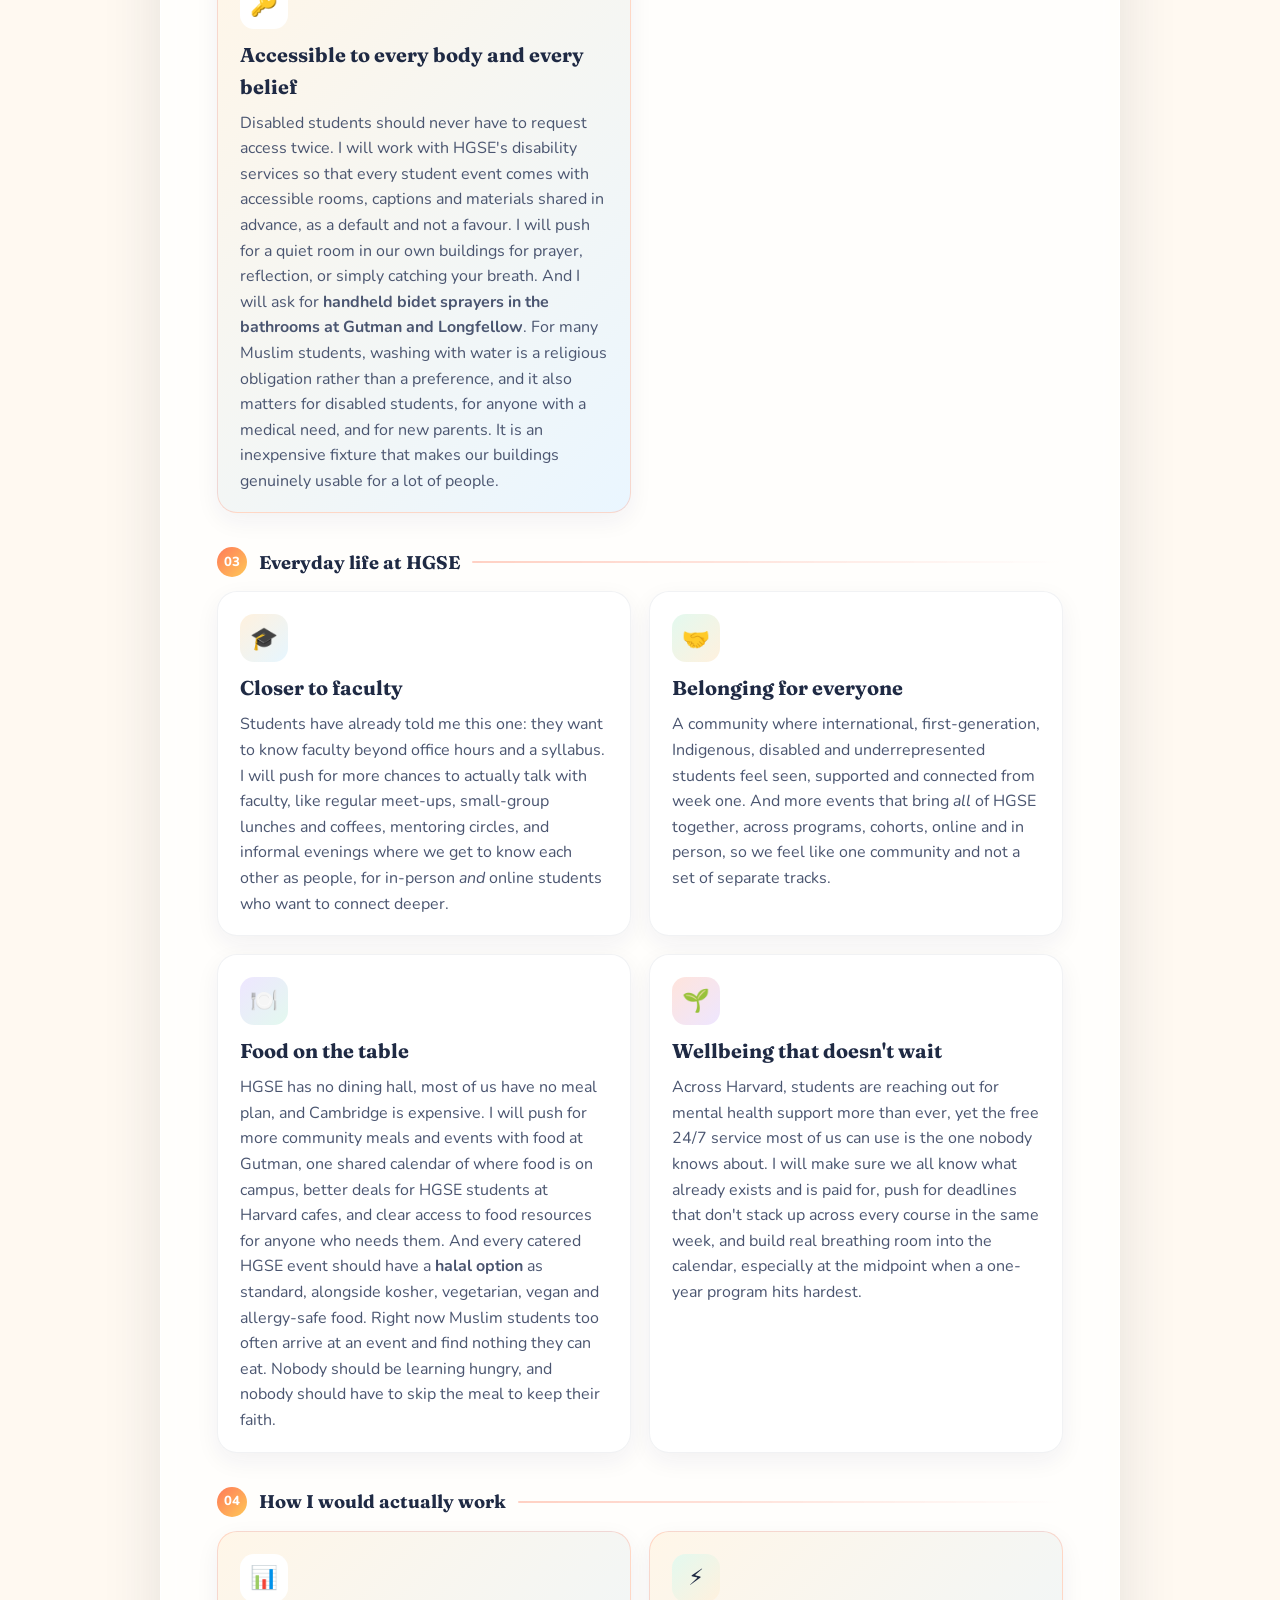
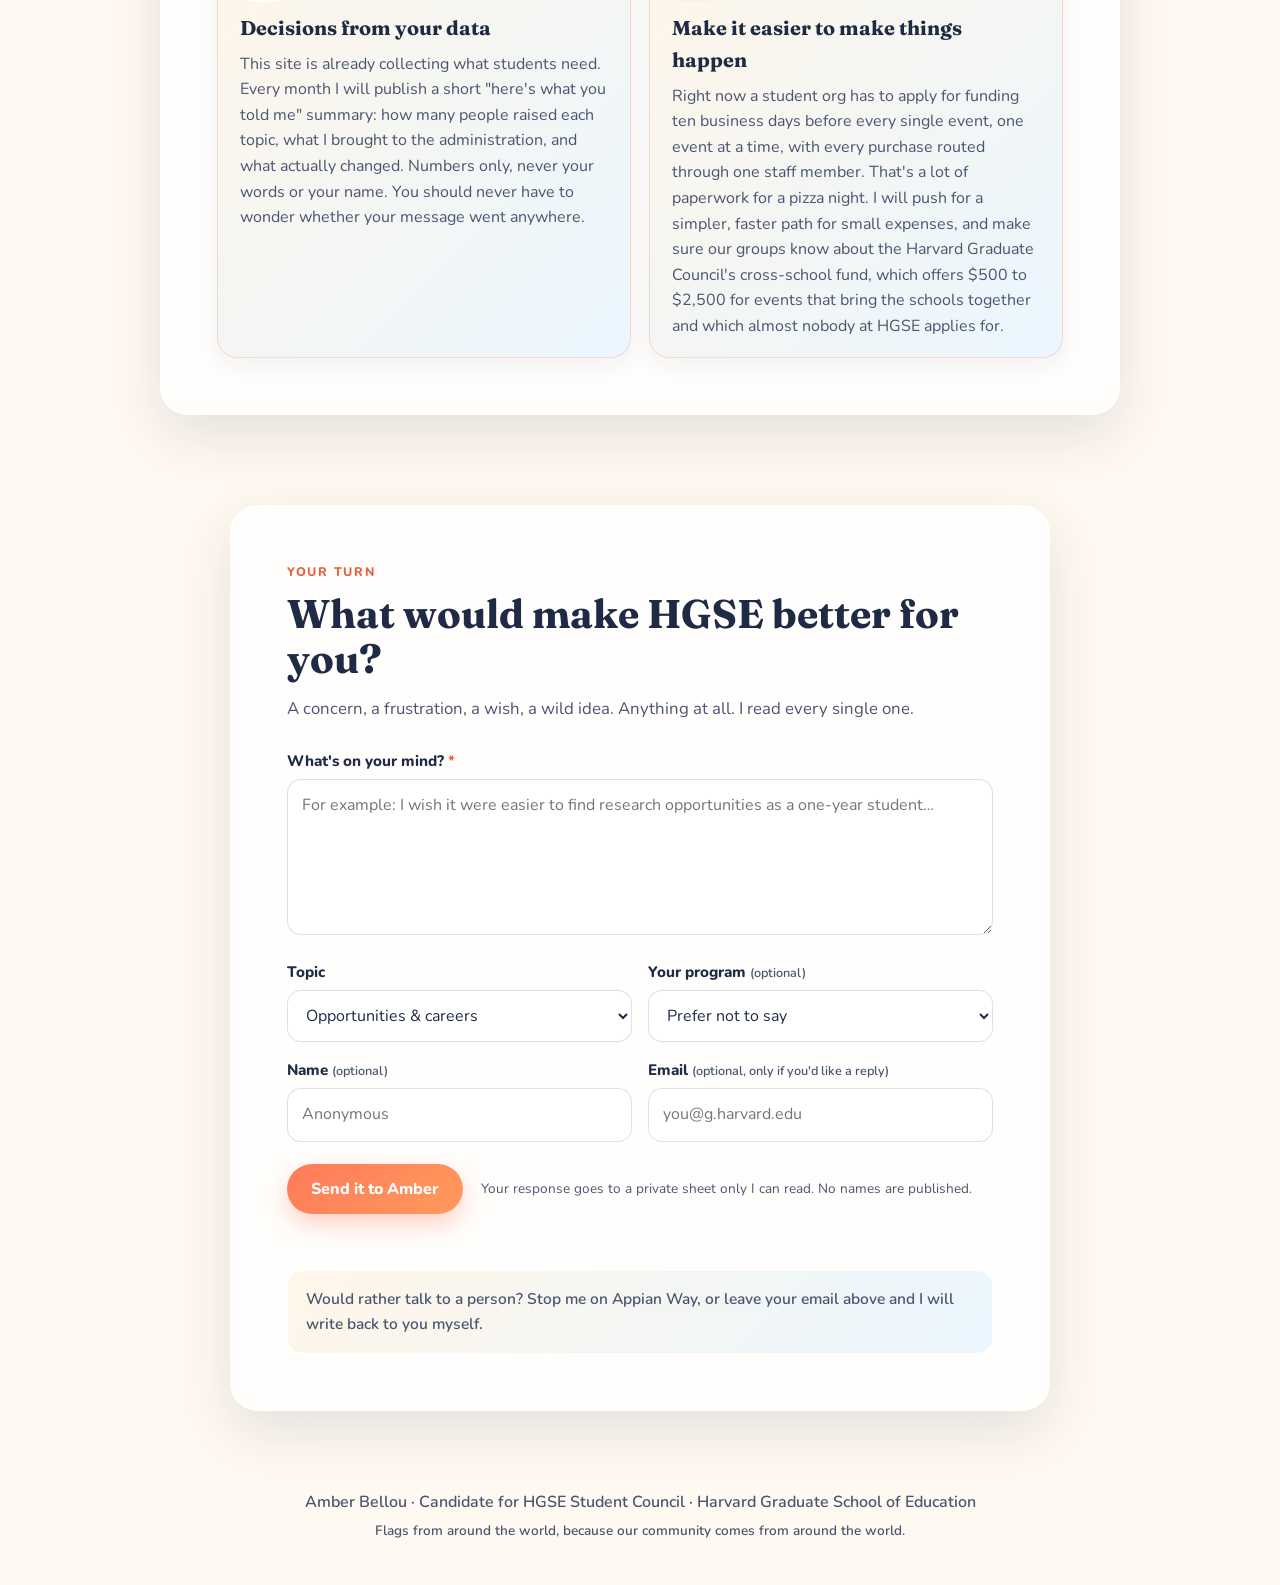
==== commit 849ebe41: "Add Latino and Hispanic students card: consular access, Spanish and Portuguese materials, cultural o" ====
--- a/index.html
+++ b/index.html
@@ -76,6 +76,7 @@
               <li>International students</li>
               <li>African students</li>
               <li>Asian students</li>
+              <li>Latino &amp; Hispanic students</li>
               <li>Black students</li>
               <li>White students</li>
               <li>Students of color</li>
@@ -135,6 +136,11 @@
               <div class="icon">🌍</div>
               <h3>International students, I've been you</h3>
               <p>I moved to the US as an international student in high school, so I know the visa questions, the paperwork, and the feeling of not knowing who to ask. This year is harder than most: new federal rules cap student visas at four years and cut the grace period after graduation from 60 days to 30, and the Harvard International Office is so overloaded that replies take days. I will push for HGSE-specific immigration sessions each semester, a named contact who knows our programs, clear guidance <em>before</em> you book travel, and OPT workshops for anyone graduating. <strong>Chinese students</strong> are one of our largest international communities and carry some of the heaviest paperwork, from visa renewals that stall in administrative processing to extra scrutiny in certain fields, all against OPT deadlines that do not move. I will ask for sessions that address those situations directly, scheduled so they work across time zones, with materials shared in advance so nobody is decoding a federal form in their second language the night before it is due.</p>
+            </article>
+            <article class="card card-focus">
+              <div class="icon">🌎</div>
+              <h3>Latino and Hispanic students</h3>
+              <p>Our Peruvian, Venezuelan, Mexican, Colombian, Brazilian and wider Latin American community is one of the largest at HGSE, and what it needs is specific. Students from countries where the US has no functioning consulate, Venezuela above all, cannot simply renew a visa. They have to travel to a third country to do it, and one missed appointment can cost a semester. Consular backlogs across the region turn winter travel into a gamble. I will make sure immigration sessions cover those situations instead of assuming everyone can fly home and back. I also want key information available in <strong>Spanish and Portuguese</strong> for the families supporting us from home, and real backing for our cultural organisations, because celebrating where we come from is part of belonging here, not an extra.</p>
             </article>
             <article class="card card-focus">
               <div class="icon">💻</div>
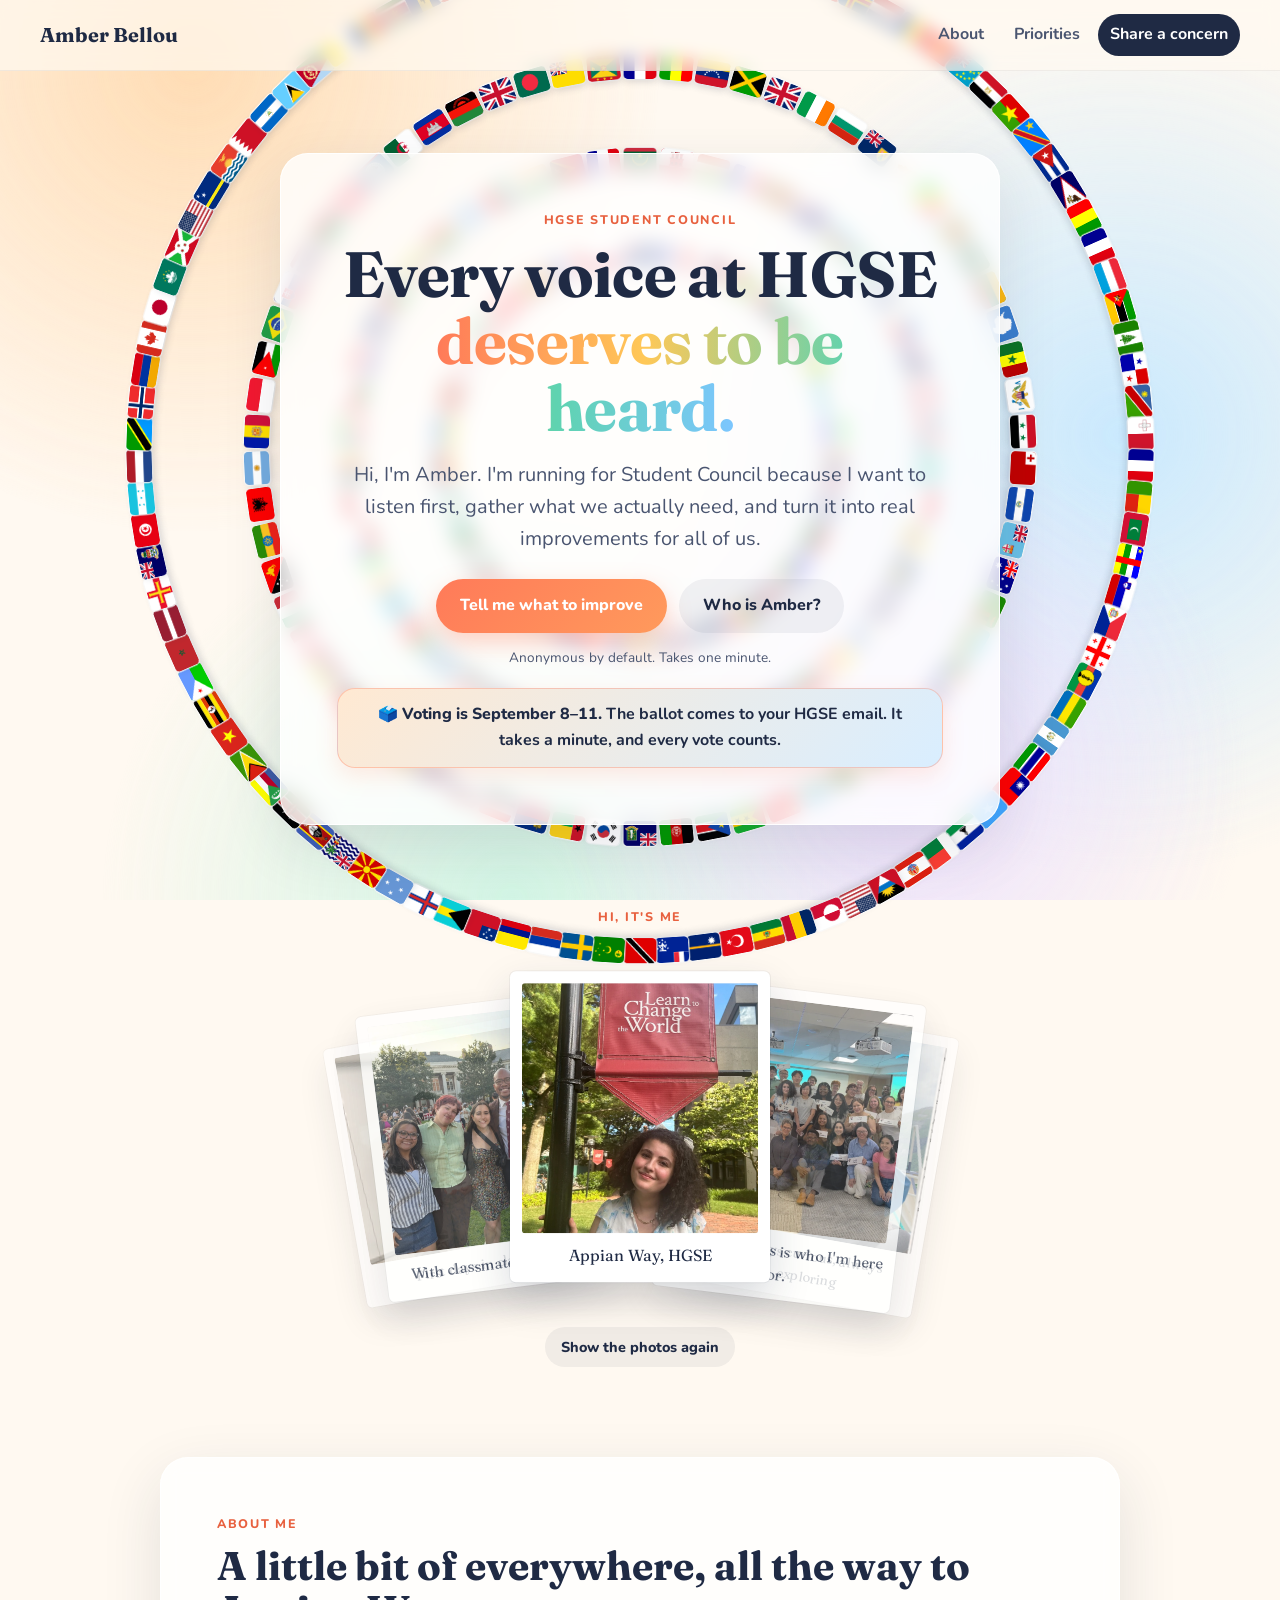
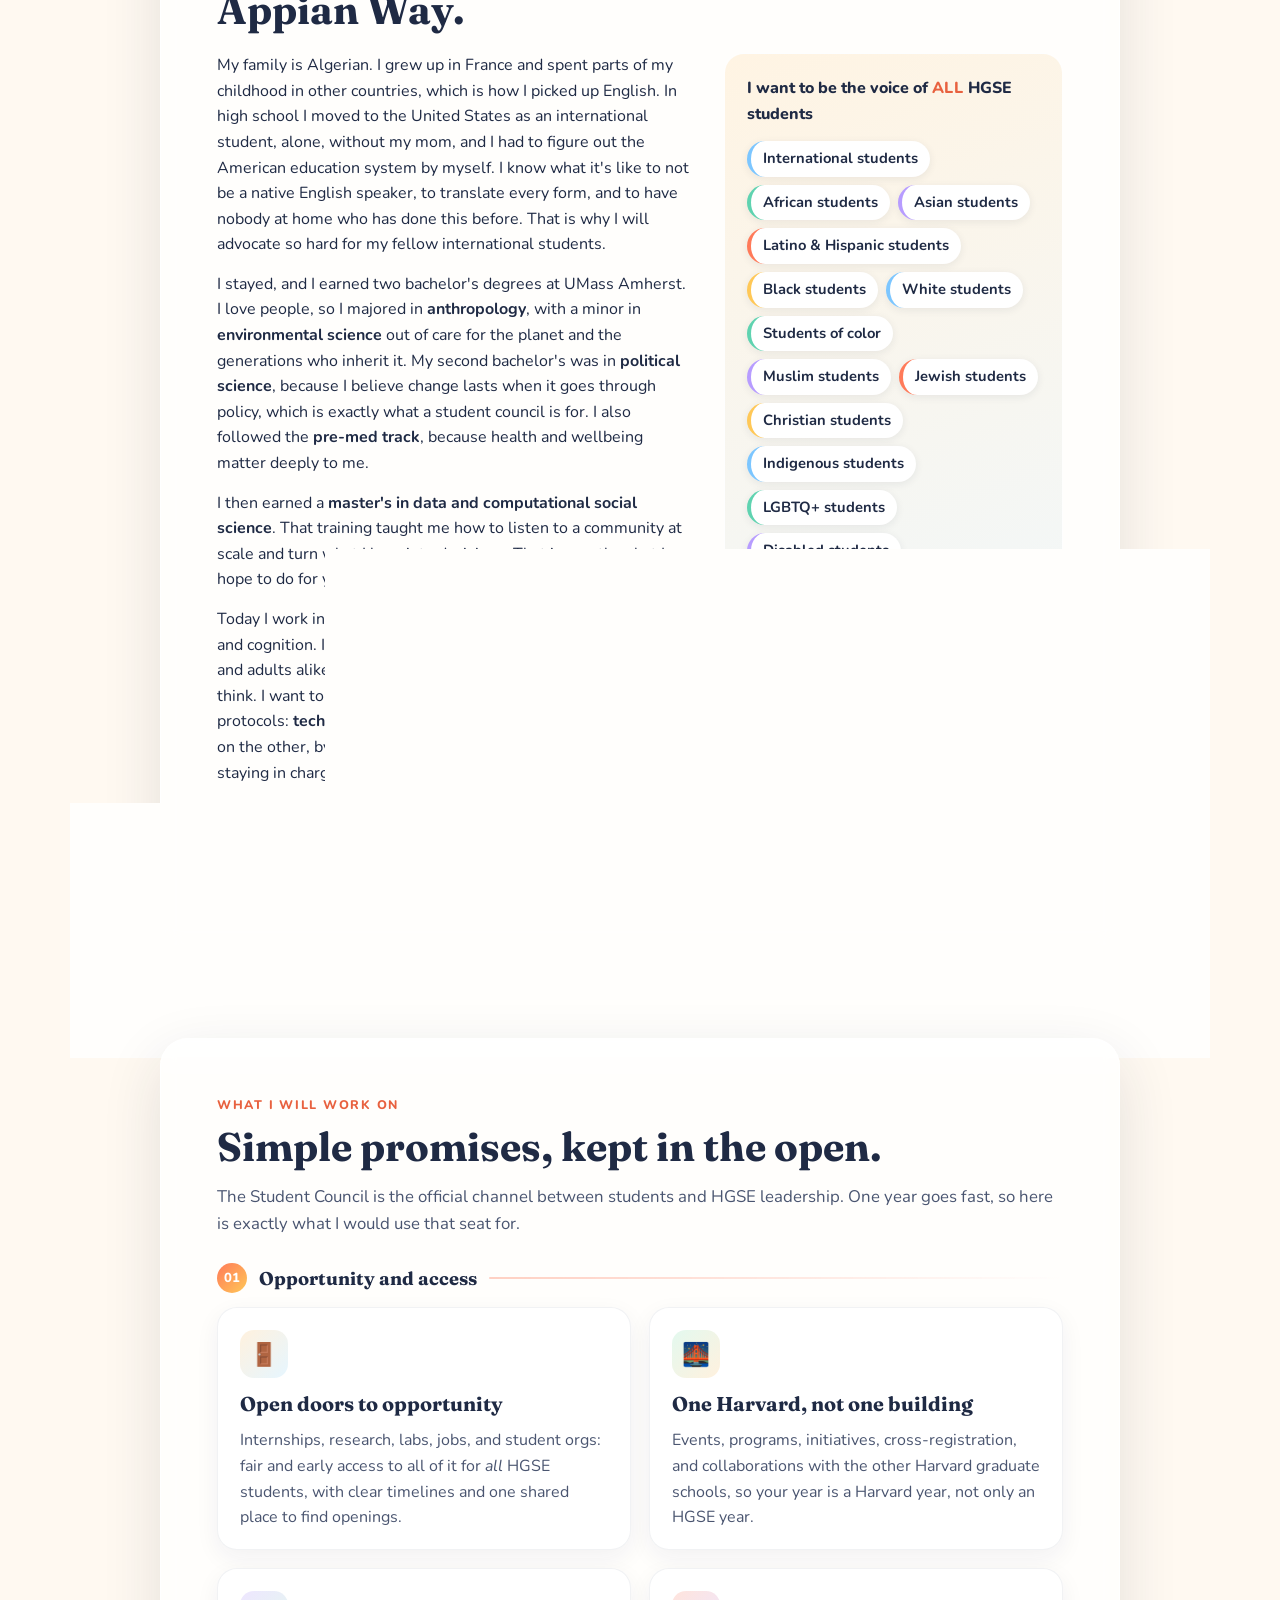
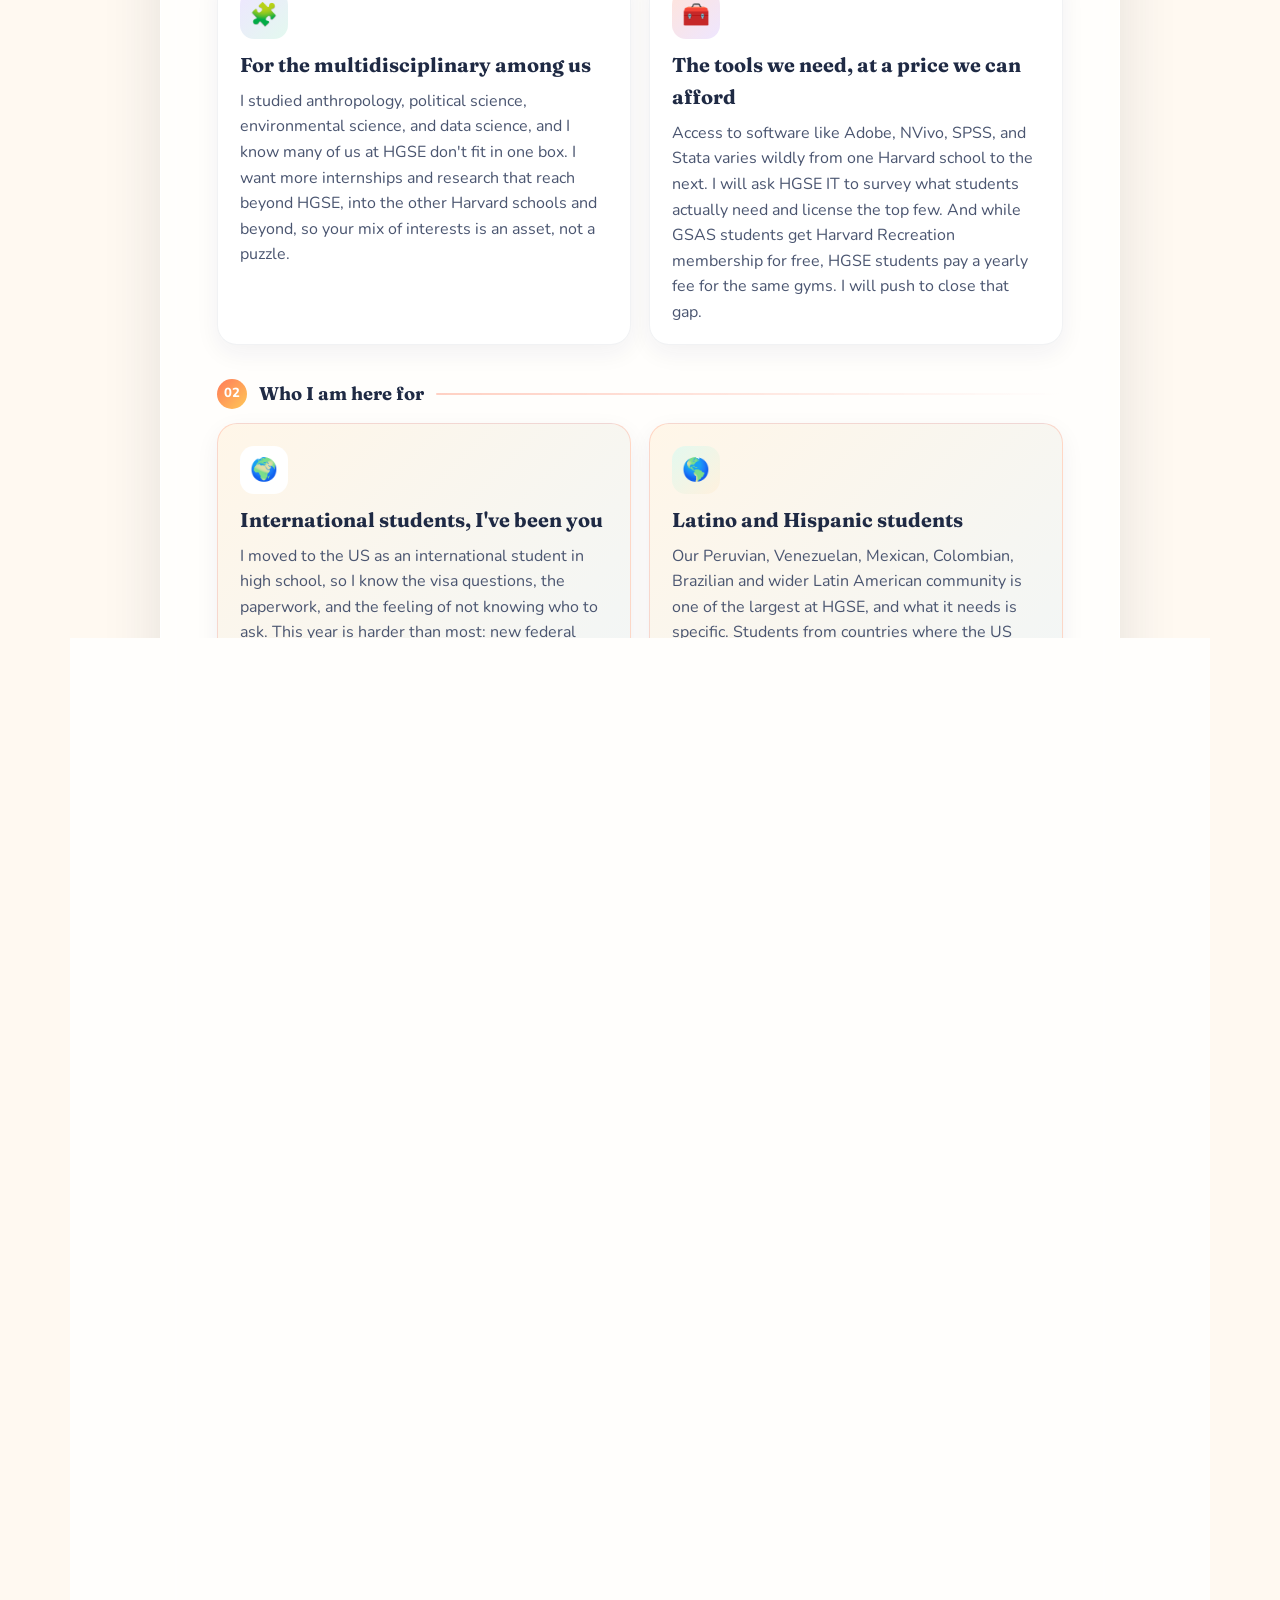
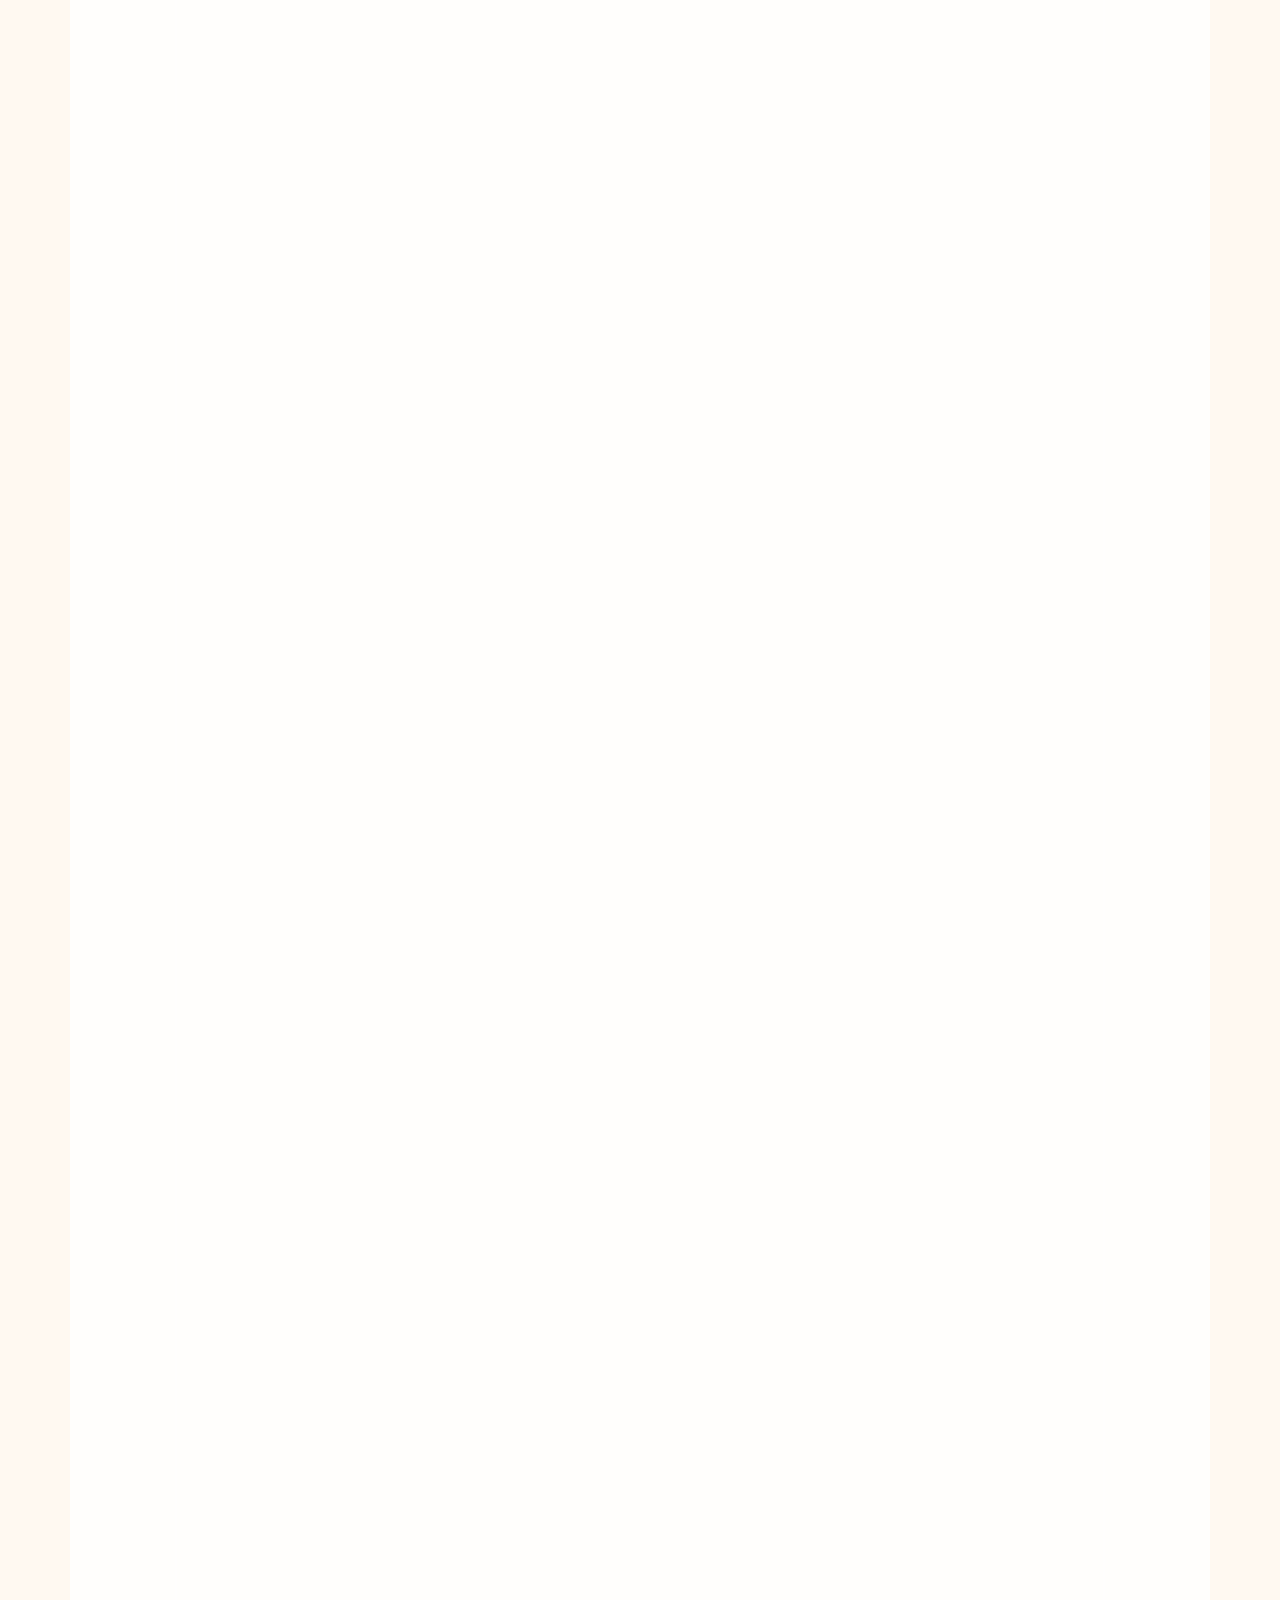
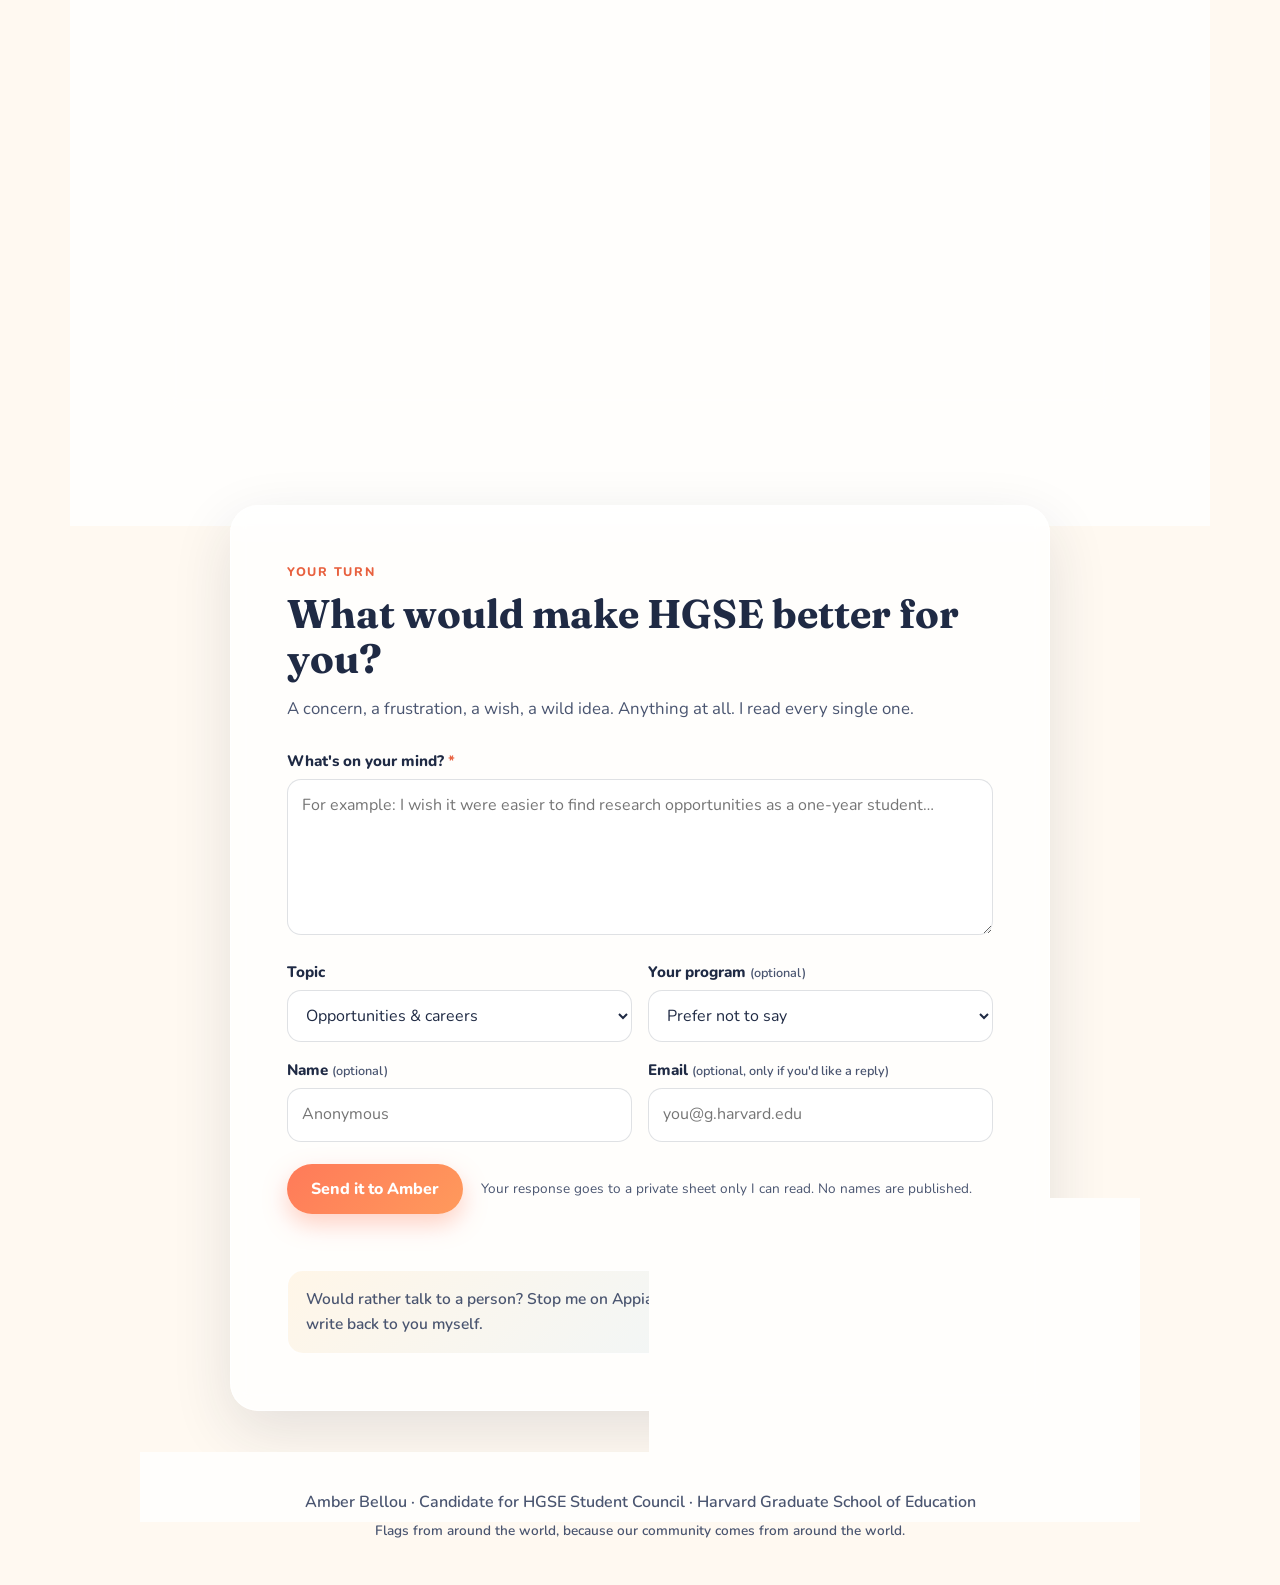
==== commit bbb0d192: "Latino card: phrase the consular point as illustrative rather than a headcount claim Co-Authored-By:" ====
--- a/index.html
+++ b/index.html
@@ -140,7 +140,7 @@
             <article class="card card-focus">
               <div class="icon">🌎</div>
               <h3>Latino and Hispanic students</h3>
-              <p>Our Peruvian, Venezuelan, Mexican, Colombian, Brazilian and wider Latin American community is one of the largest at HGSE, and what it needs is specific. Students from countries where the US has no functioning consulate, Venezuela above all, cannot simply renew a visa. They have to travel to a third country to do it, and one missed appointment can cost a semester. Consular backlogs across the region turn winter travel into a gamble. I will make sure immigration sessions cover those situations instead of assuming everyone can fly home and back. I also want key information available in <strong>Spanish and Portuguese</strong> for the families supporting us from home, and real backing for our cultural organisations, because celebrating where we come from is part of belonging here, not an extra.</p>
+              <p>Our Peruvian, Venezuelan, Mexican, Colombian, Brazilian and wider Latin American community is one of the largest at HGSE, and what it needs is specific. Students from countries where the US has no functioning consulate cannot simply renew a visa. A Venezuelan classmate, for instance, has to travel to a third country to do it, and one missed appointment can cost a semester. Consular backlogs across the region turn winter travel into a gamble. I will make sure immigration sessions cover those situations instead of assuming everyone can fly home and back. I also want key information available in <strong>Spanish and Portuguese</strong> for the families supporting us from home, and real backing for our cultural organisations, because celebrating where we come from is part of belonging here, not an extra.</p>
             </article>
             <article class="card card-focus">
               <div class="icon">💻</div>
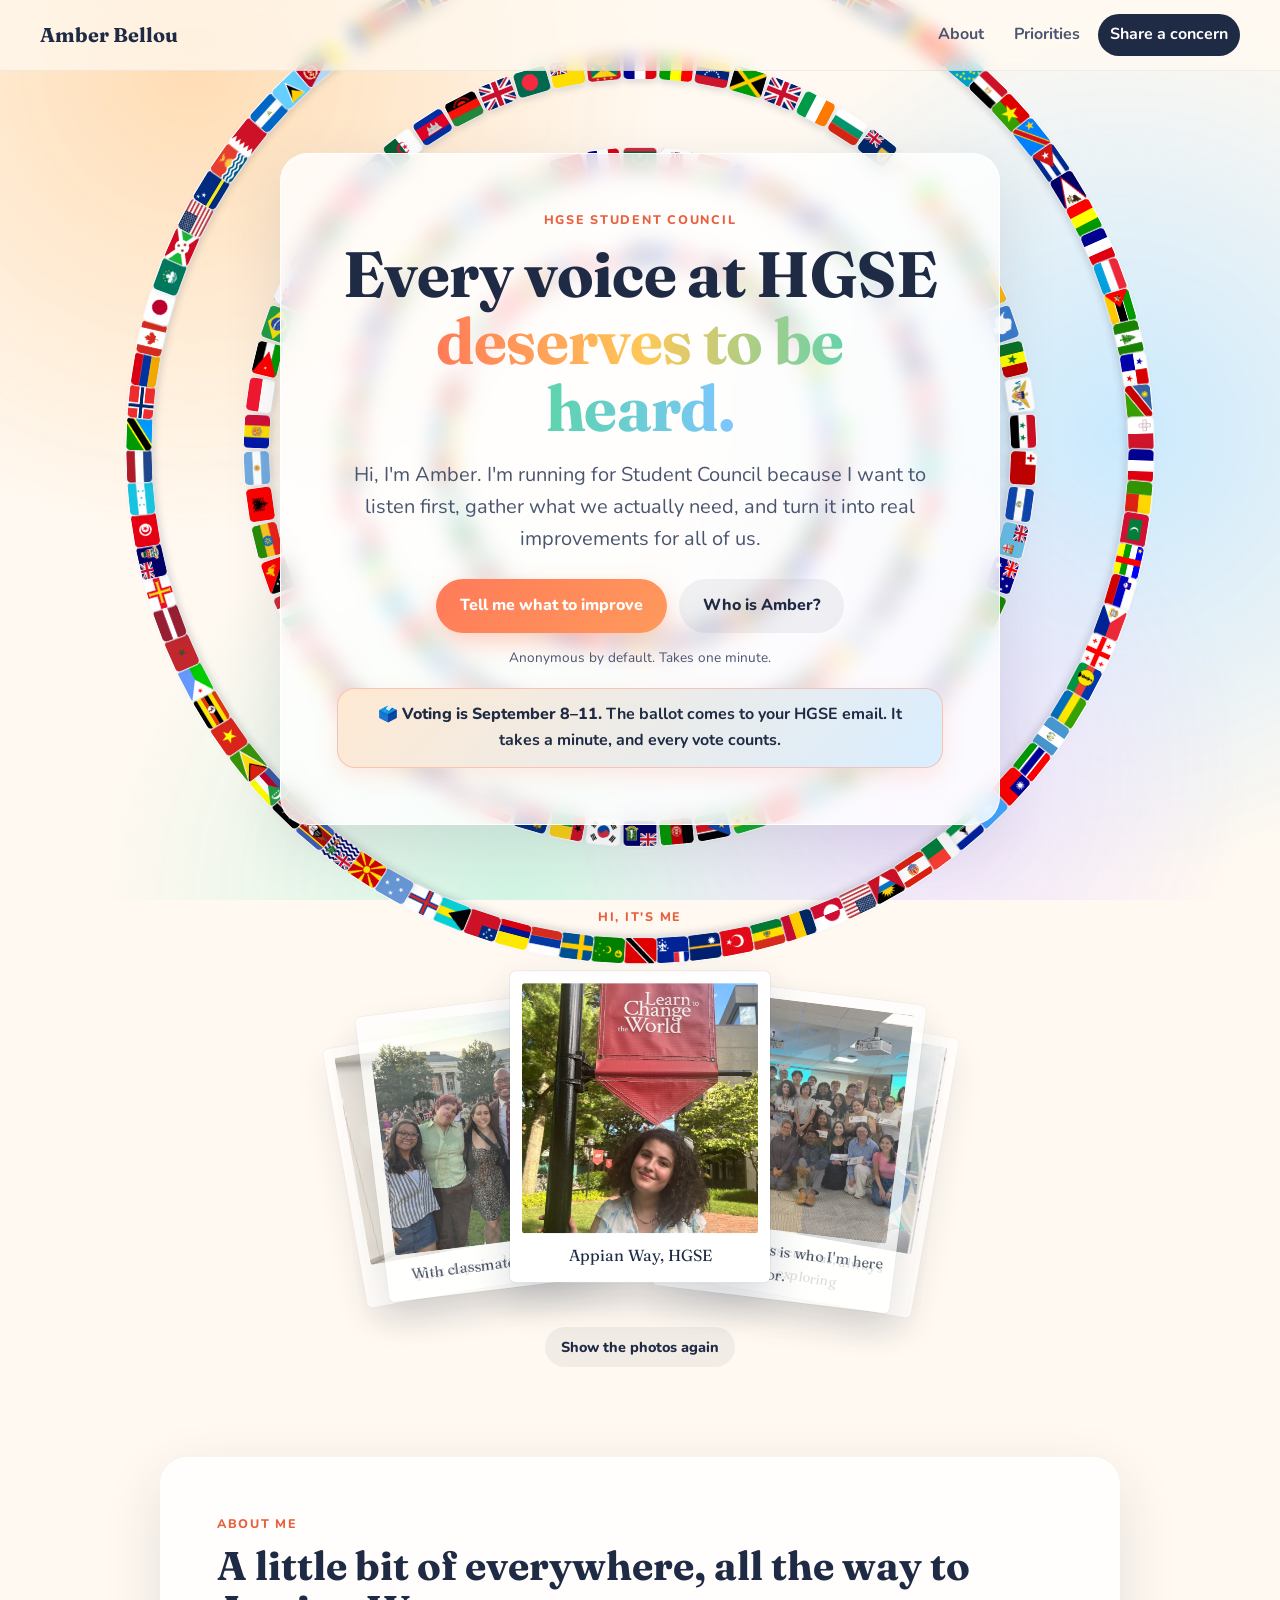
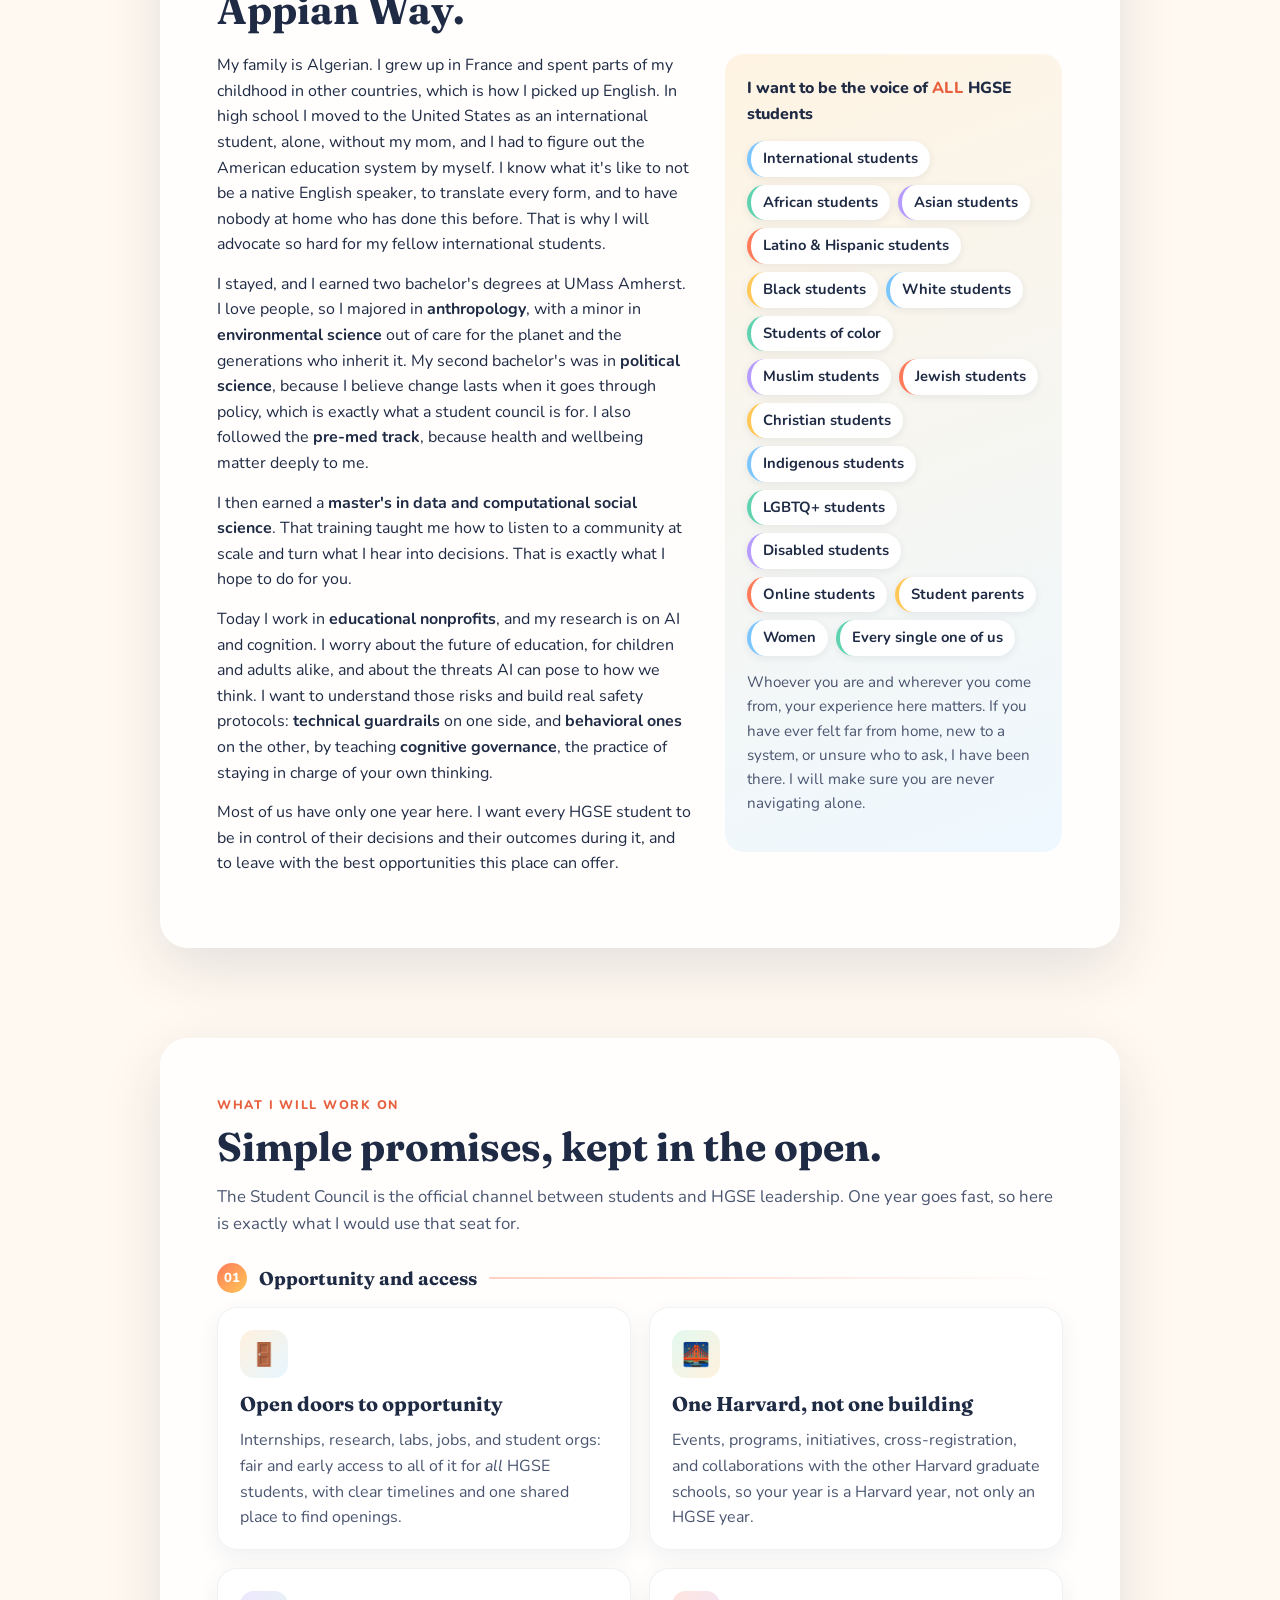
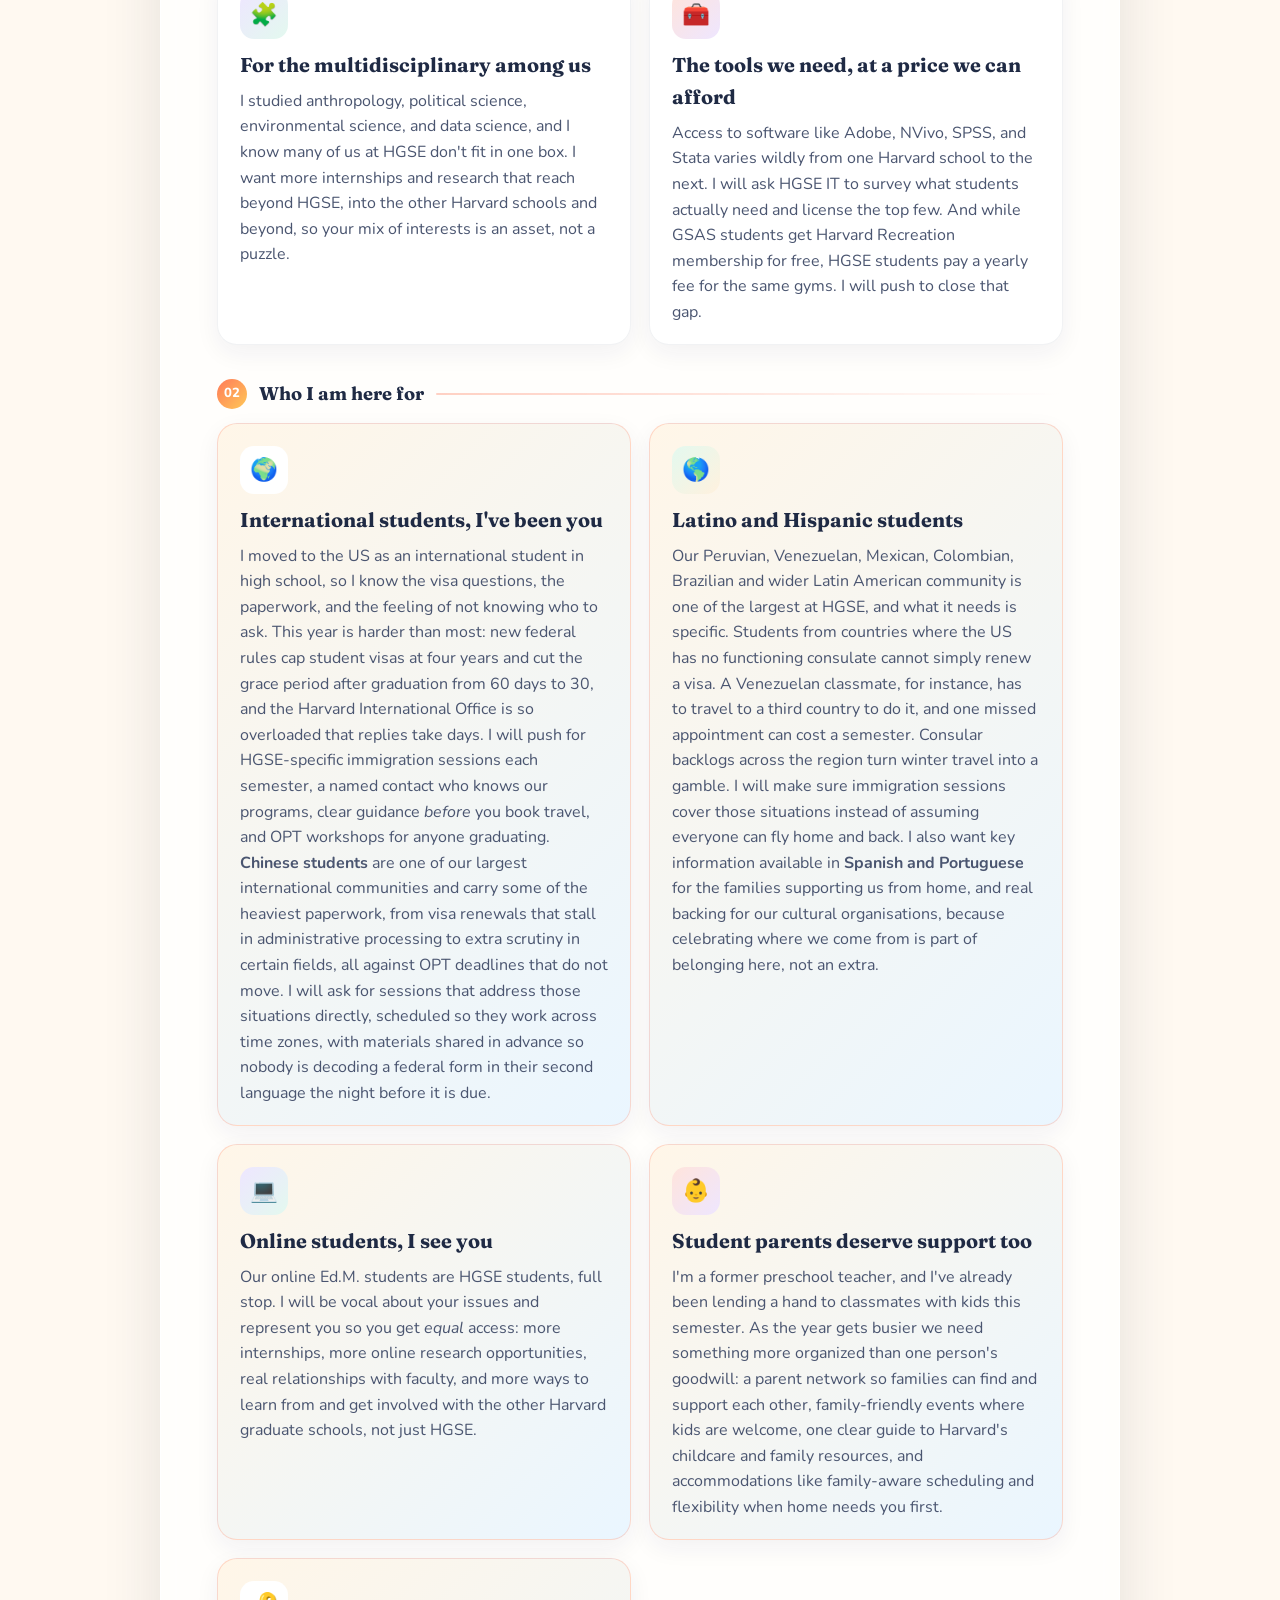
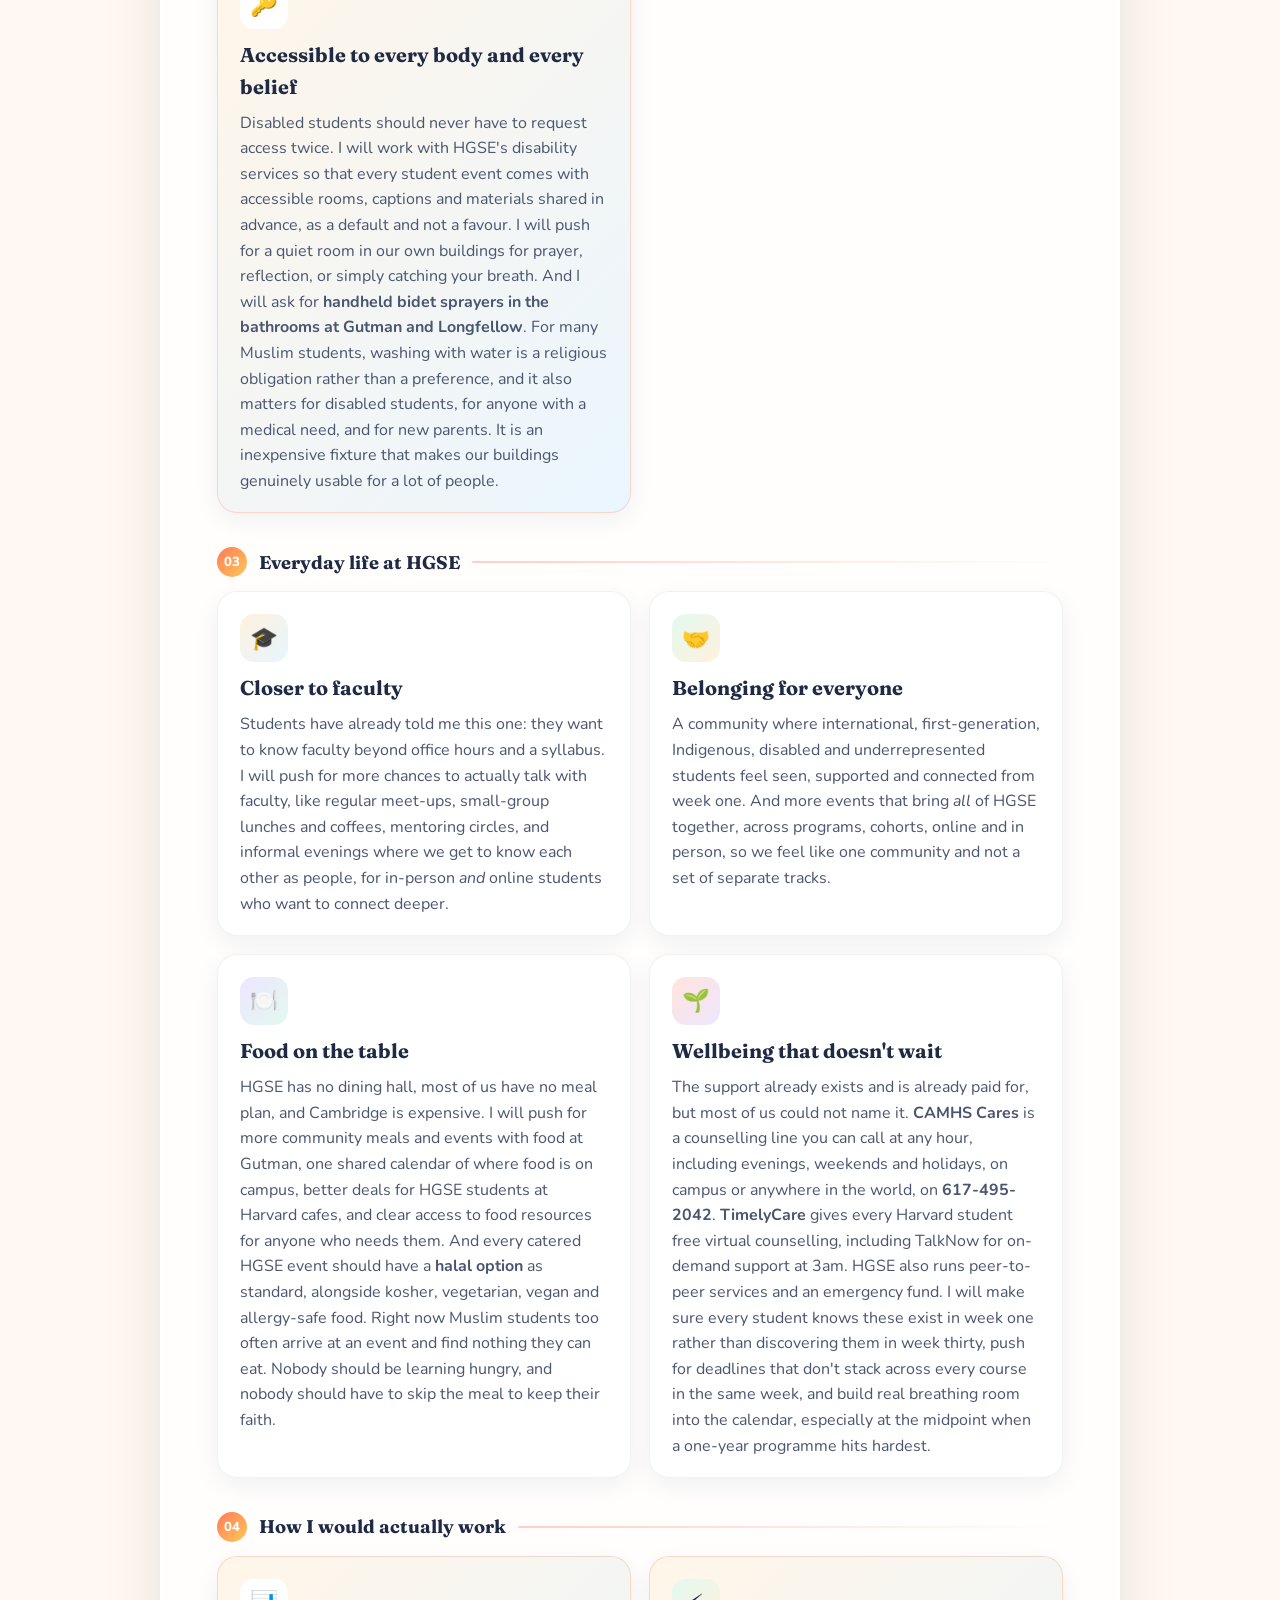
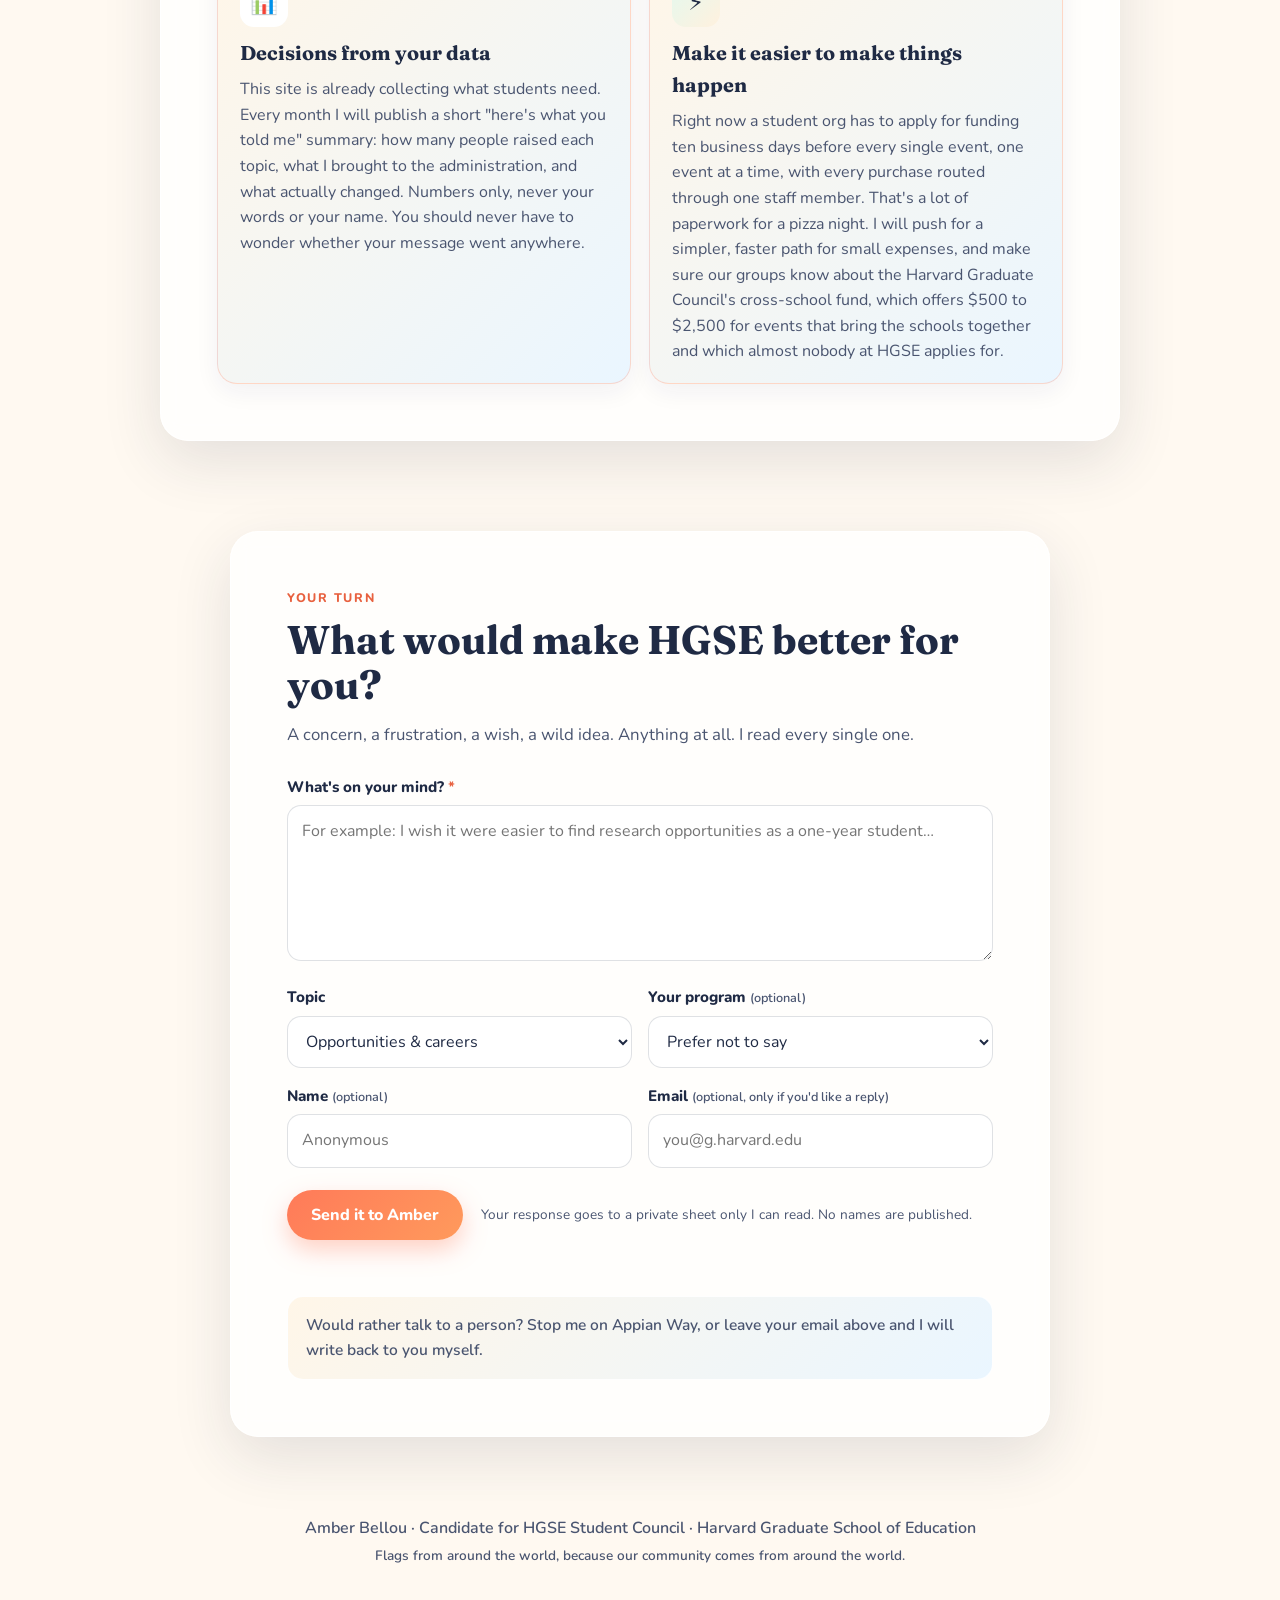
==== commit efdcd6be: "Wellbeing card: name CAMHS Cares line, TimelyCare and HGSE peer services Co-Authored-By: Claude Opus" ====
--- a/index.html
+++ b/index.html
@@ -181,7 +181,7 @@
             <article class="card">
               <div class="icon">🌱</div>
               <h3>Wellbeing that doesn't wait</h3>
-              <p>Across Harvard, students are reaching out for mental health support more than ever, yet the free 24/7 service most of us can use is the one nobody knows about. I will make sure we all know what already exists and is paid for, push for deadlines that don't stack up across every course in the same week, and build real breathing room into the calendar, especially at the midpoint when a one-year program hits hardest.</p>
+              <p>The support already exists and is already paid for, but most of us could not name it. <strong>CAMHS Cares</strong> is a counselling line you can call at any hour, including evenings, weekends and holidays, on campus or anywhere in the world, on <strong>617-495-2042</strong>. <strong>TimelyCare</strong> gives every Harvard student free virtual counselling, including TalkNow for on-demand support at 3am. HGSE also runs peer-to-peer services and an emergency fund. I will make sure every student knows these exist in week one rather than discovering them in week thirty, push for deadlines that don't stack across every course in the same week, and build real breathing room into the calendar, especially at the midpoint when a one-year programme hits hardest.</p>
             </article>
           </div>
         </div>
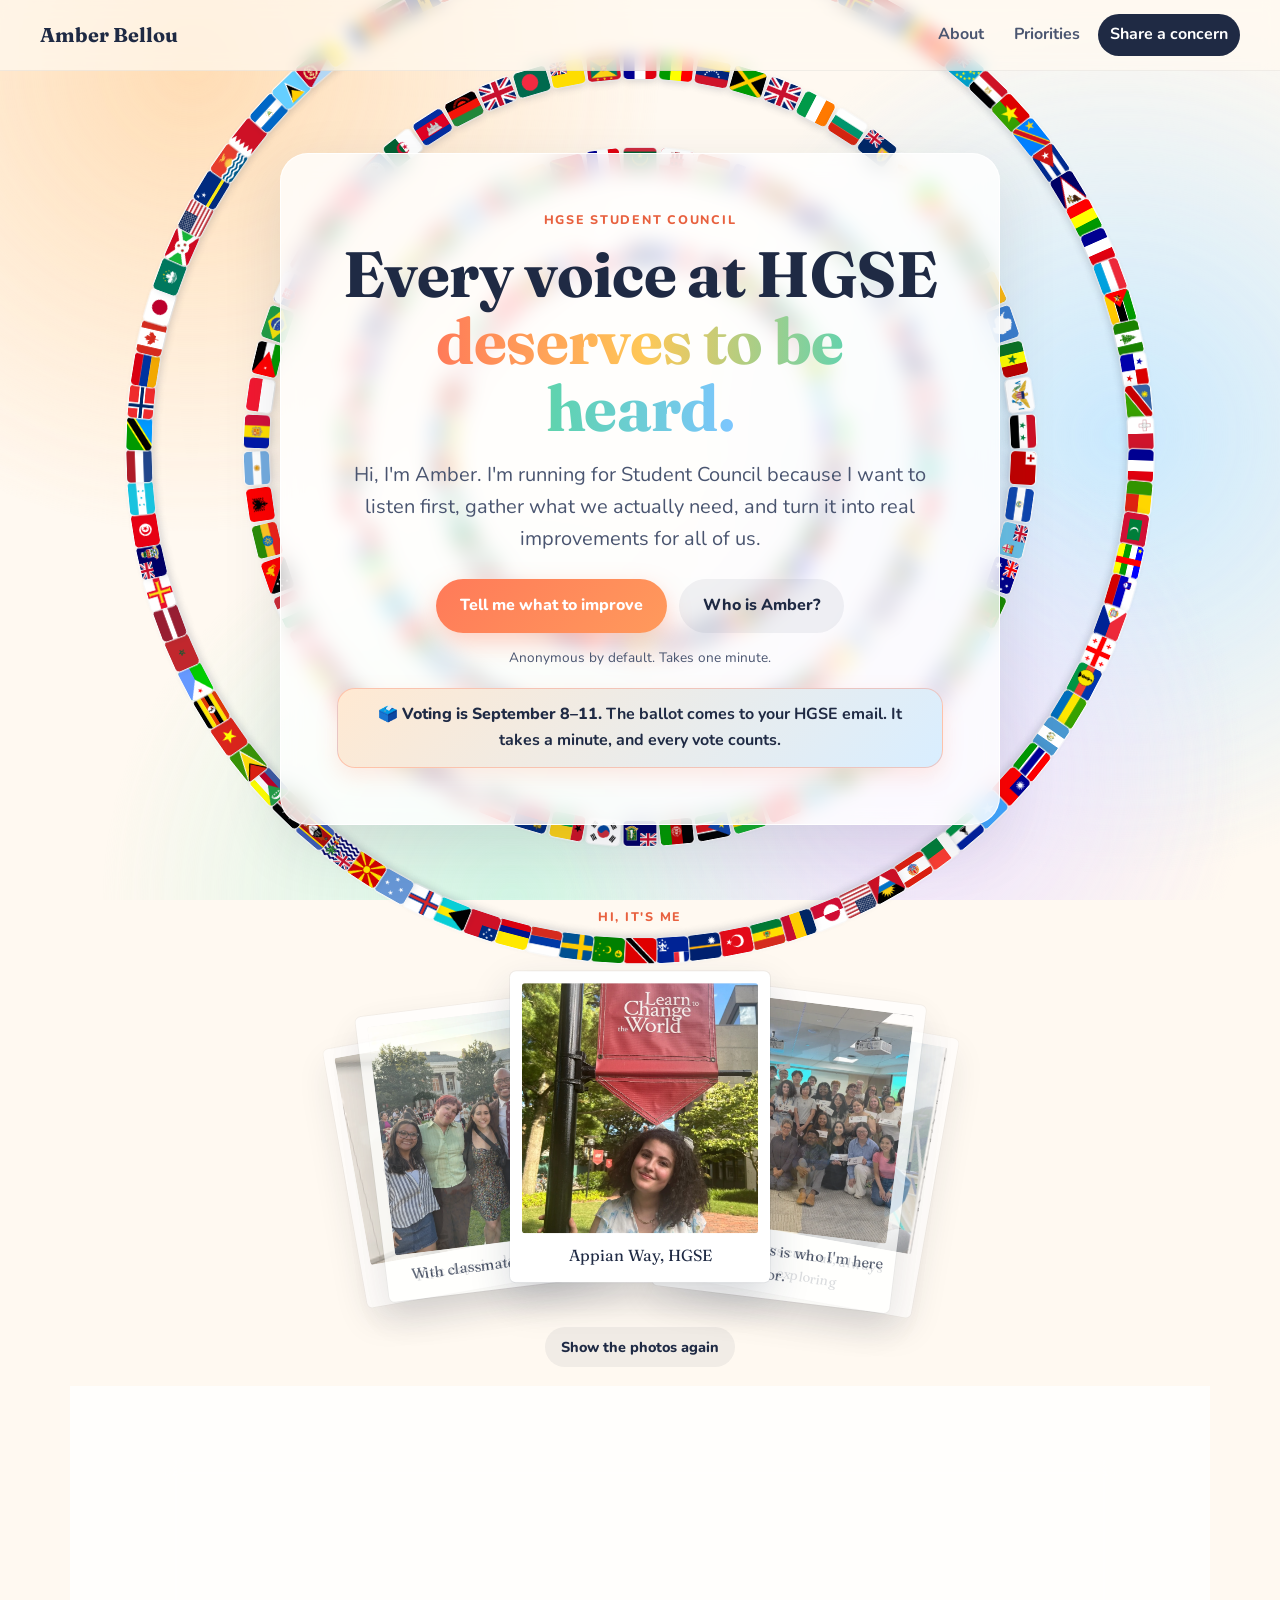
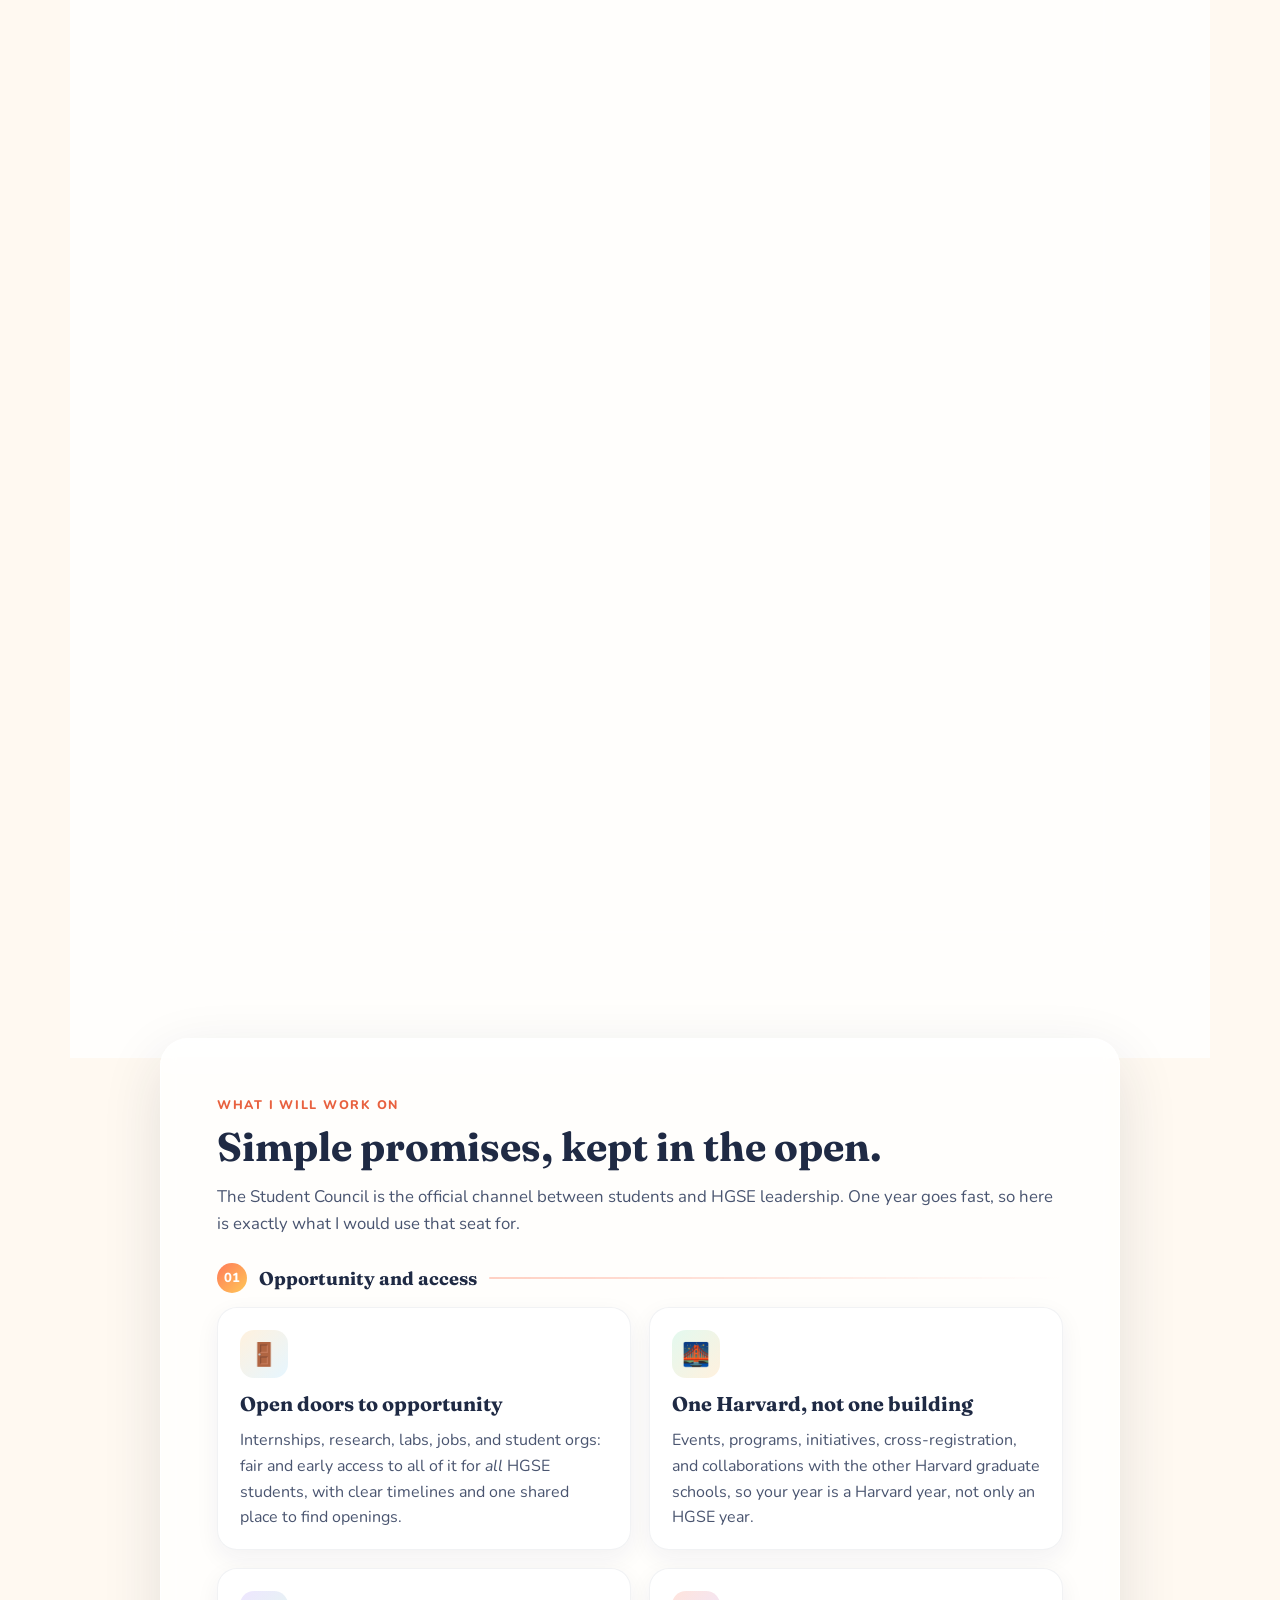
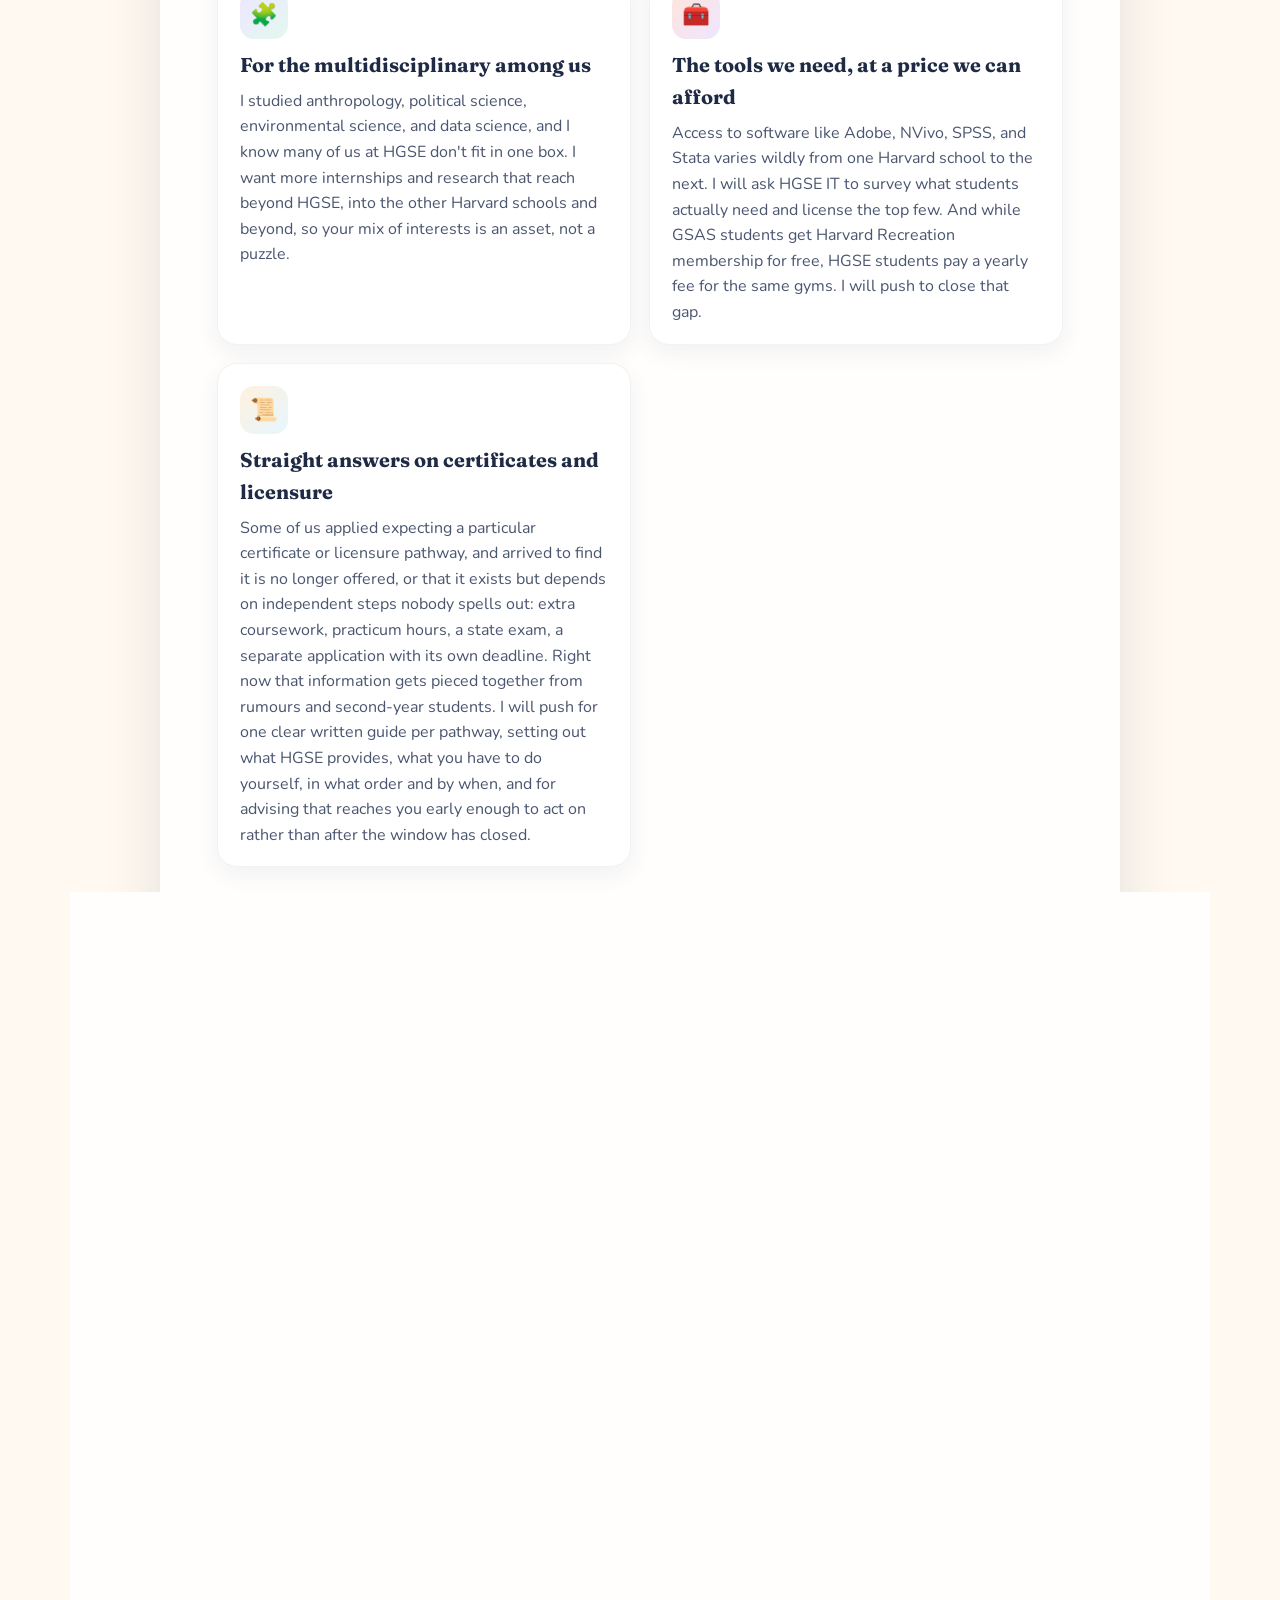
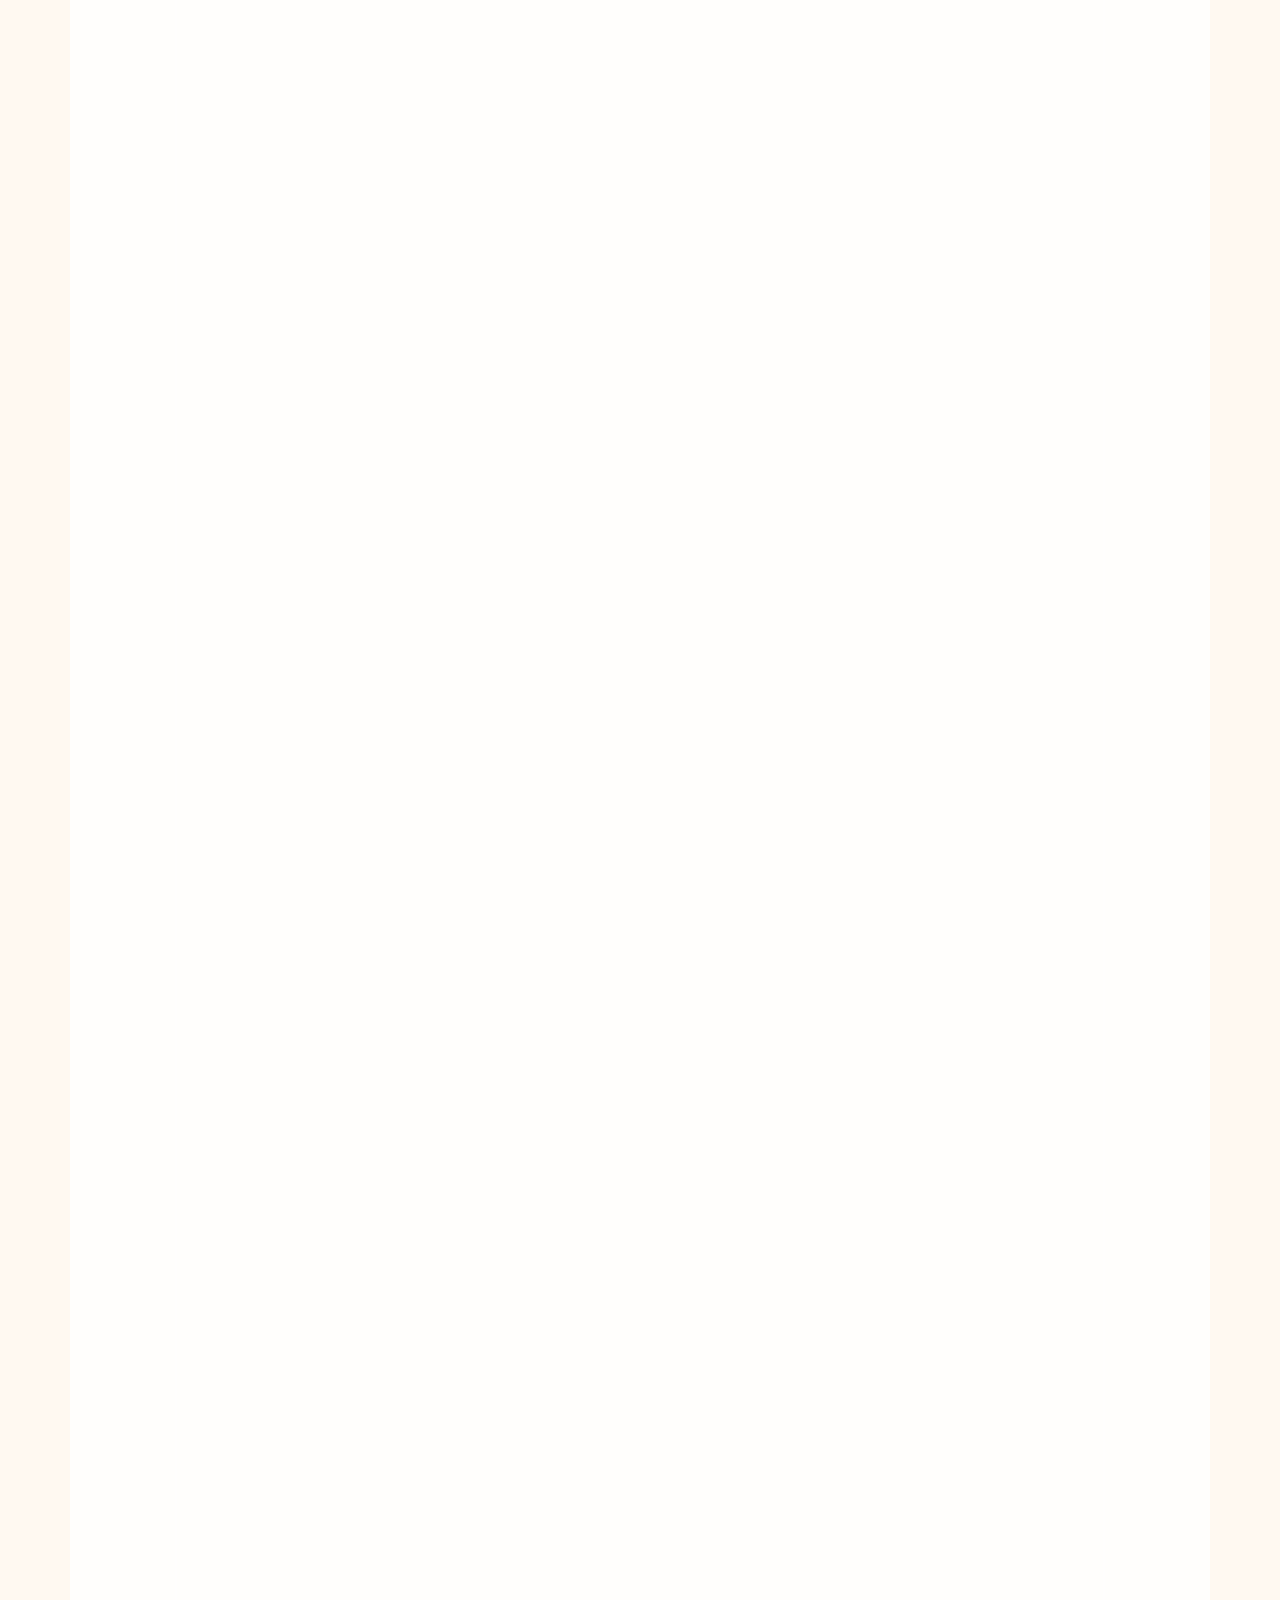
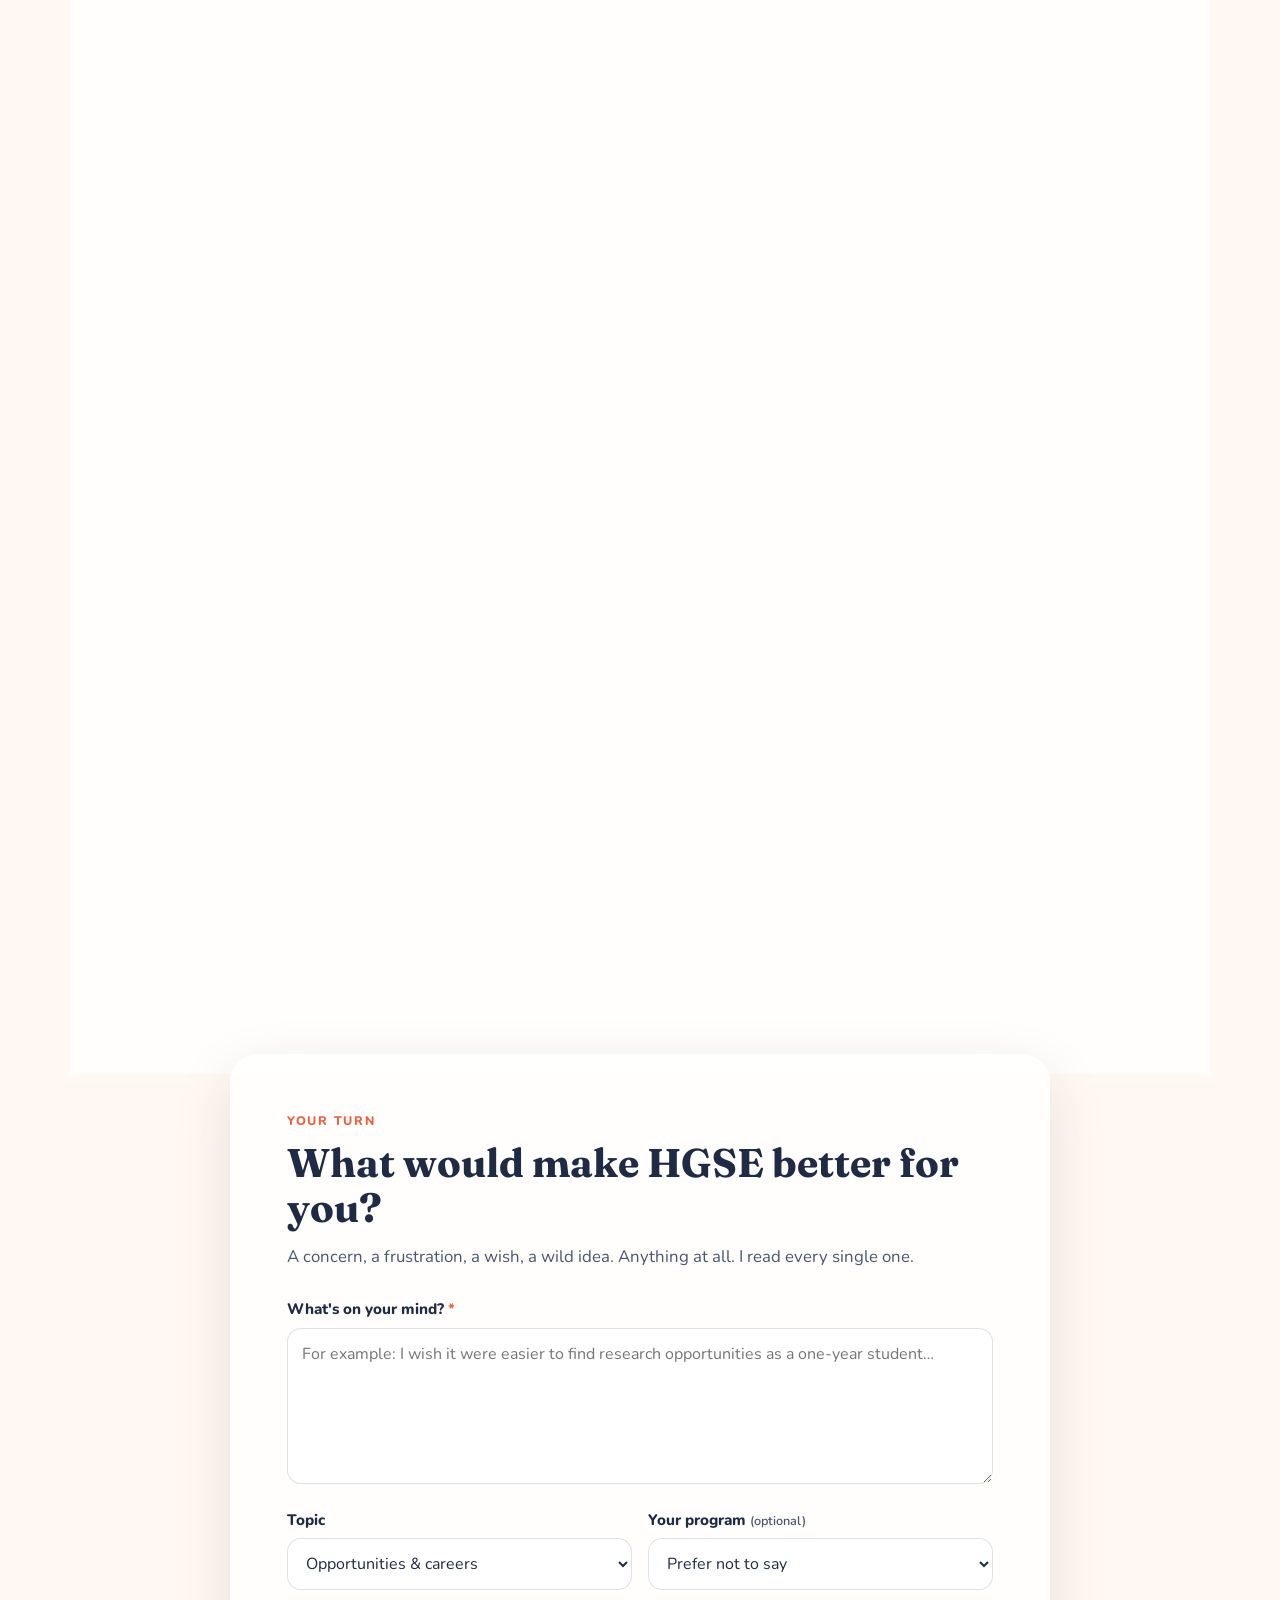
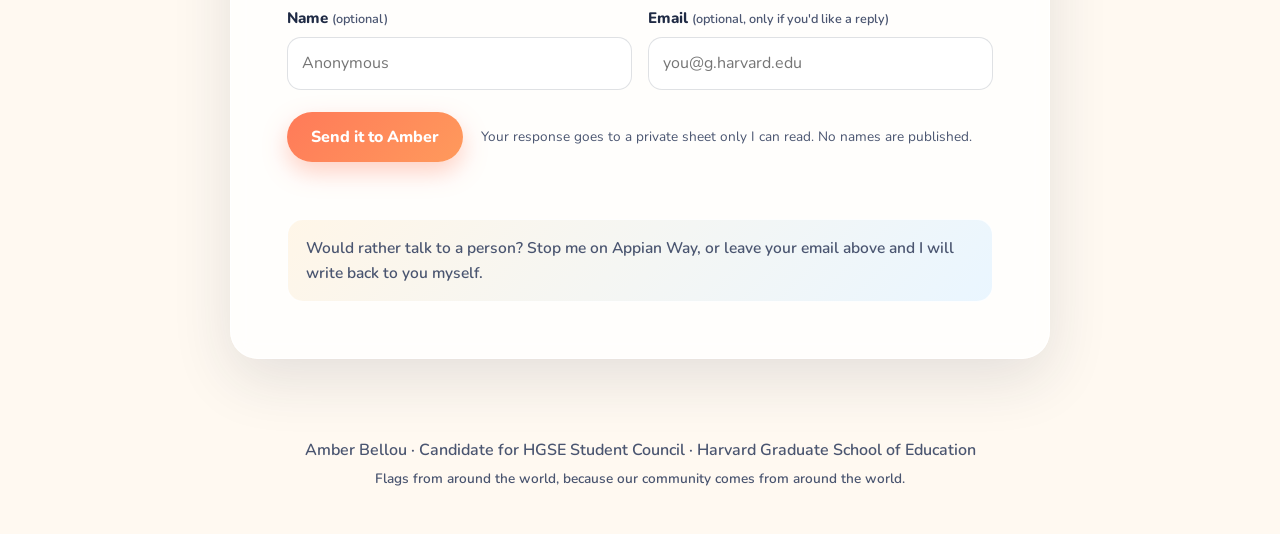
==== commit 4f63f388: "Add card: clear guidance on certificates and licensure pathways Co-Authored-By: Claude Opus 5 <norep" ====
--- a/index.html
+++ b/index.html
@@ -125,6 +125,11 @@
               <div class="icon">🧰</div>
               <h3>The tools we need, at a price we can afford</h3>
               <p>Access to software like Adobe, NVivo, SPSS, and Stata varies wildly from one Harvard school to the next. I will ask HGSE IT to survey what students actually need and license the top few. And while GSAS students get Harvard Recreation membership for free, HGSE students pay a yearly fee for the same gyms. I will push to close that gap.</p>
+            </article>
+            <article class="card">
+              <div class="icon">📜</div>
+              <h3>Straight answers on certificates and licensure</h3>
+              <p>Some of us applied expecting a particular certificate or licensure pathway, and arrived to find it is no longer offered, or that it exists but depends on independent steps nobody spells out: extra coursework, practicum hours, a state exam, a separate application with its own deadline. Right now that information gets pieced together from rumours and second-year students. I will push for one clear written guide per pathway, setting out what HGSE provides, what you have to do yourself, in what order and by when, and for advising that reaches you early enough to act on rather than after the window has closed.</p>
             </article>
           </div>
         </div>
